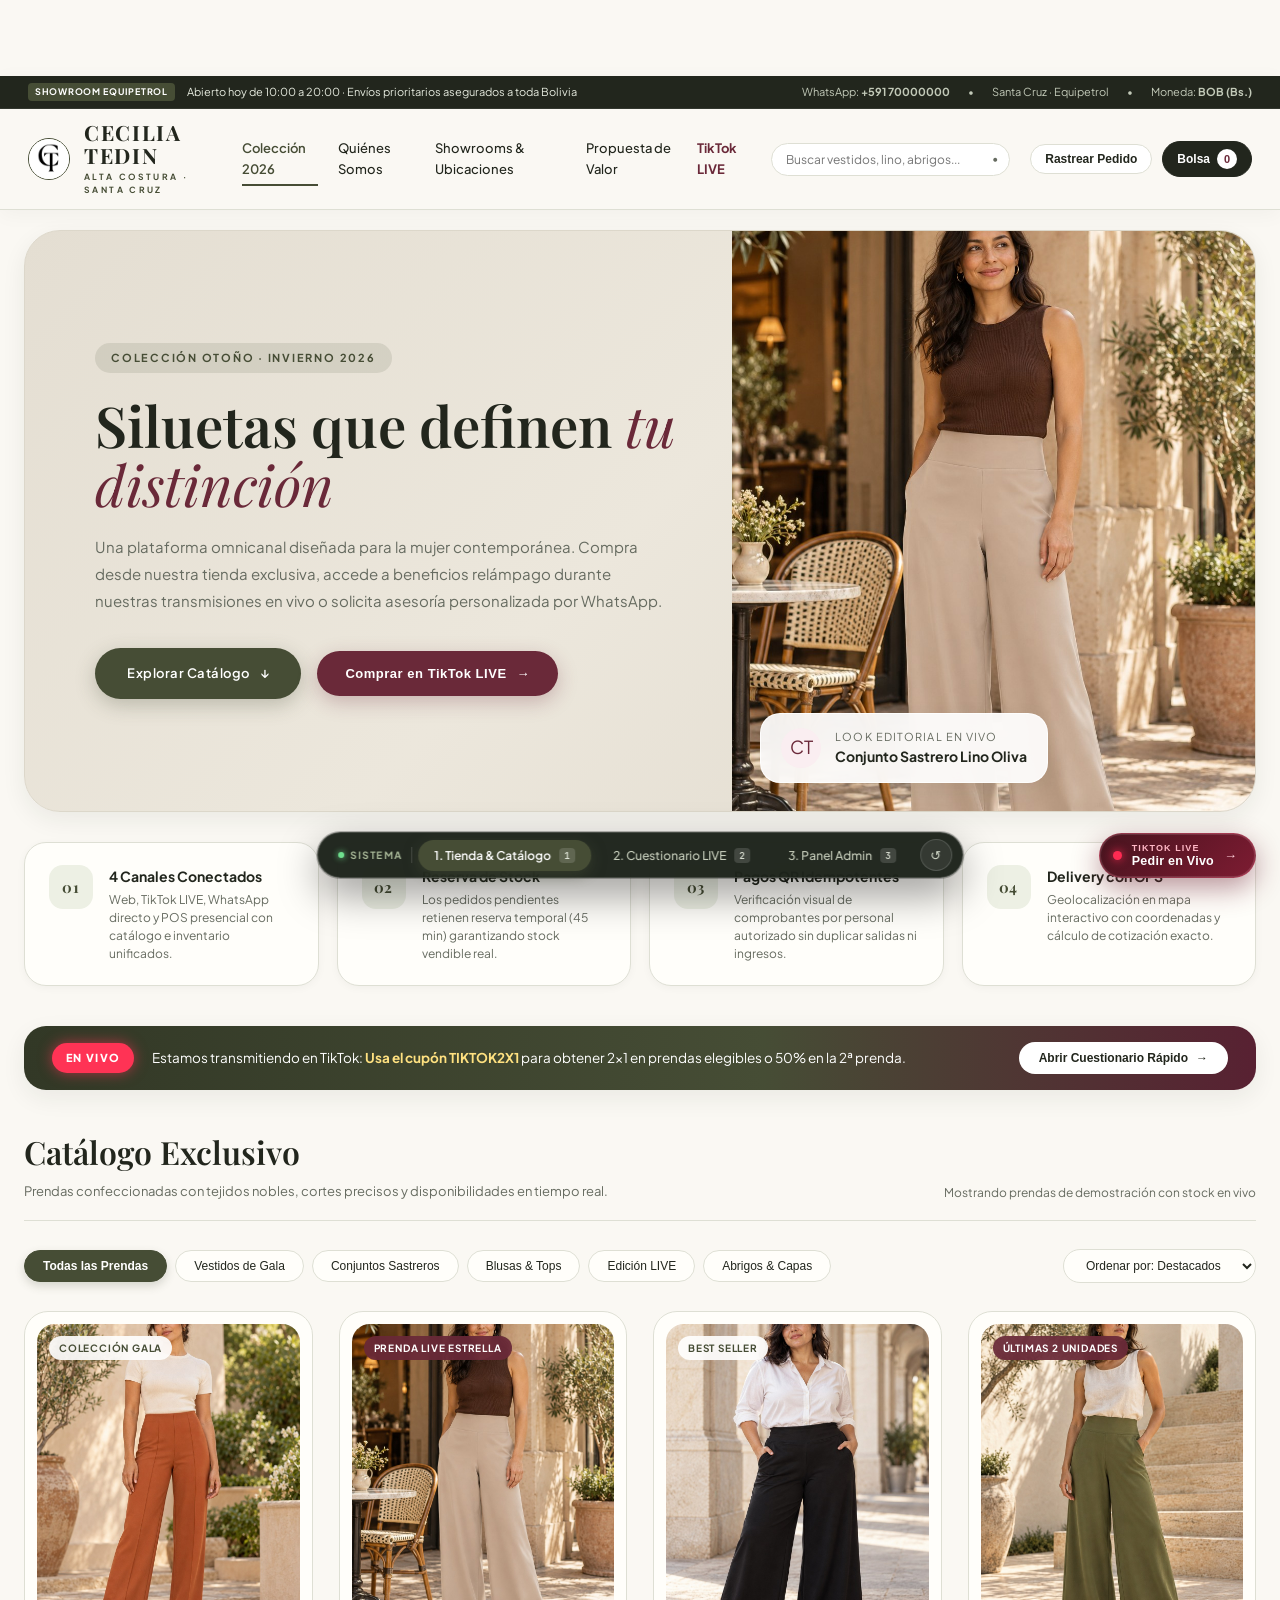
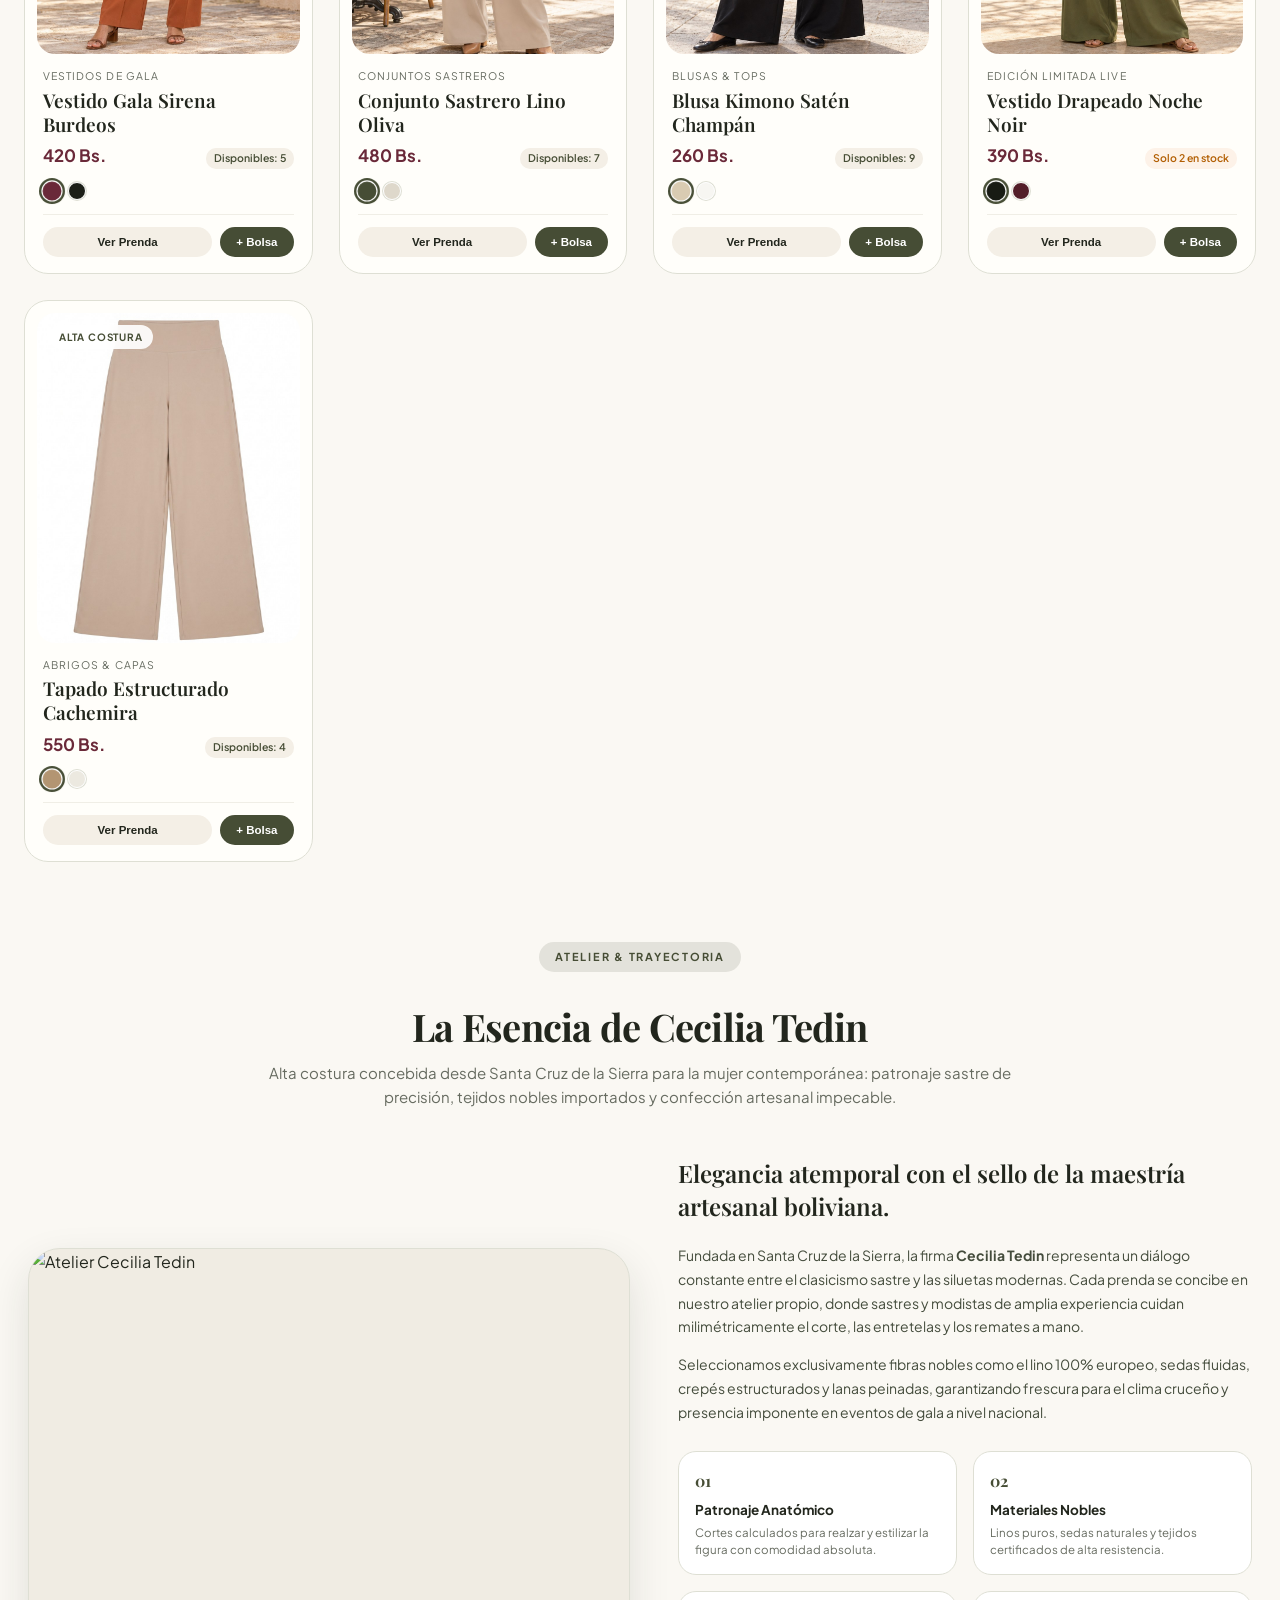
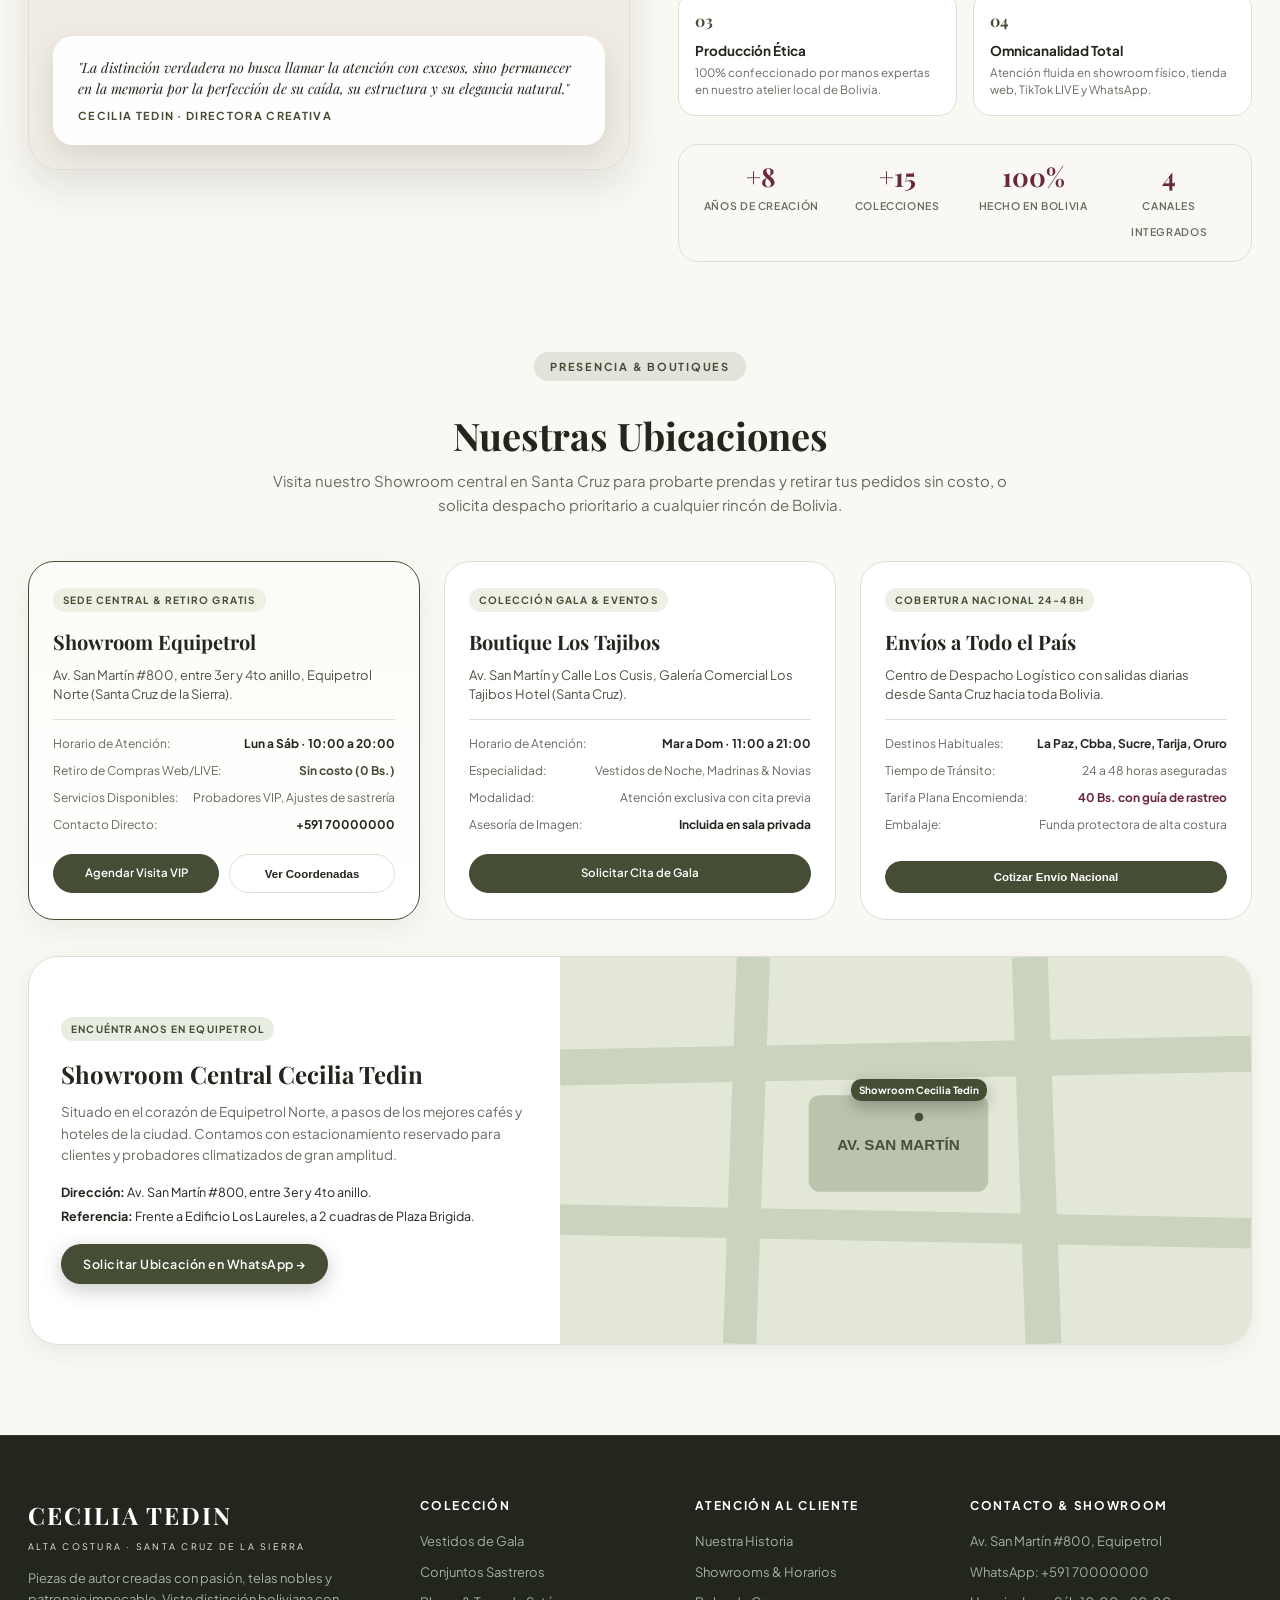
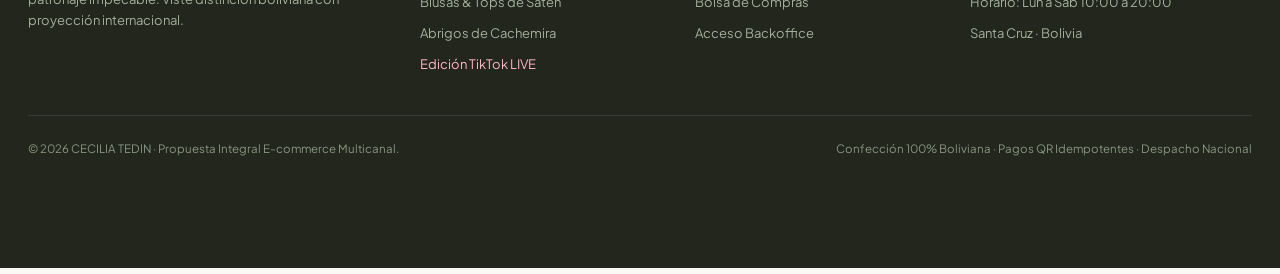
==== index.html @ 0e7c9b16 "Propuesta integral e-commerce Cecilia Tedin" ====
<!DOCTYPE html>
<html lang="es">
<head>
  <meta charset="UTF-8">
  <meta name="viewport" content="width=device-width, initial-scale=1.0">
  <title>CECILIA TEDIN · Propuesta Integral E-commerce & Sistema Administrativo</title>

  <!-- Estilos base originales de la marca -->
  <link rel="stylesheet" href="./CECILIA%20TEDIN%20LIVE%20%C2%B7%20Pedidos%20por%20WhatsApp_files/modern-elegance.css">

  <!-- Estilos de la Propuesta Integral (3 Ventanas / Diapositivas) -->
  <link rel="stylesheet" href="./proposal-styles.css">
</head>
<body>

  <!-- ========================================================================
       ENCABEZADO DE LA TIENDA / DASHBOARD PRINCIPAL (STOREFRONT HEADER)
       ======================================================================== -->
  <header class="storefront-header">
    <!-- Tira Superior de Anuncios y Contacto -->
    <div class="header-announcement-strip">
      <div class="announcement-left">
        <span class="announcement-badge">Showroom Equipetrol</span>
        <span>Abierto hoy de 10:00 a 20:00 · Envíos prioritarios asegurados a toda Bolivia</span>
      </div>
      <div class="announcement-right">
        <a href="https://api.whatsapp.com/send?phone=59170000000" target="_blank" class="announcement-link">
          WhatsApp: <strong>+591 70000000</strong>
        </a>
        <span>&bull;</span>
        <a href="#ubicaciones" class="announcement-link">Santa Cruz · Equipetrol</a>
        <span>&bull;</span>
        <span>Moneda: <strong>BOB (Bs.)</strong></span>
      </div>
    </div>

    <!-- Barra Principal de Navegación -->
    <nav class="header-main-nav" aria-label="Navegación Principal">
      <!-- Marca y Logotipo -->
      <a href="javascript:void(0)" onclick="window.CTApp.switchWindow(1)" class="header-brand-block">
        <img src="./CECILIA%20TEDIN%20LIVE%20%C2%B7%20Pedidos%20por%20WhatsApp_files/57936c4e7aa42d4fdf61e33615a19e2525ccbde2e2fb24cf69b07554b99a0174.jpg" alt="Cecilia Tedin">
        <div class="header-brand-titles">
          <h1>CECILIA TEDIN</h1>
          <small>ALTA COSTURA · SANTA CRUZ</small>
        </div>
      </a>

      <!-- Enlaces de Menú -->
      <div class="header-menu-links">
        <a href="#catalogo" class="header-nav-link active">Colección 2026</a>
        <a href="#quienes-somos" class="header-nav-link">Quiénes Somos</a>
        <a href="#ubicaciones" class="header-nav-link">Showrooms & Ubicaciones</a>
        <a href="#pilares" class="header-nav-link">Propuesta de Valor</a>
        <a href="javascript:void(0)" onclick="window.CTApp.switchWindow(2)" class="header-nav-link" style="color:var(--ct-wine);font-weight:700;">
          TikTok LIVE
        </a>
      </div>

      <!-- Buscador en Vivo Integrado en Header -->
      <div class="header-search-wrapper">
        <input type="search" class="header-search-input" id="header-search-input" placeholder="Buscar vestidos, lino, abrigos..." oninput="window.CTApp.onHeaderSearch(this.value)">
        <span class="header-search-icon">&bull;</span>
      </div>

      <!-- Acciones de Usuario y Bolsa -->
      <div class="header-actions-group">
        <button type="button" class="header-action-btn" onclick="alert('Seguimiento de pedido: Ingresa tu código de orden ej. CT-8040')">
          <span>Rastrear Pedido</span>
        </button>
        <button type="button" class="header-action-btn header-cart-btn" onclick="window.CTApp.openCart()">
          <span>Bolsa</span>
          <span class="header-cart-badge cart-count-badge">0</span>
        </button>
      </div>
    </nav>
  </header>

  <!-- ========================================================================
       VENTANA 1: EXPERIENCIA DEL CLIENTE (LANDING & CATÁLOGO CURADO)
       ======================================================================== -->
  <main id="window-1" class="proposal-window active">

    <!-- Hero Section Editorial -->
    <section class="client-hero-banner">
      <div class="hero-content">
        <span class="hero-tag">Colección Otoño · Invierno 2026</span>
        <h2 class="hero-title">Siluetas que definen <em>tu distinción</em></h2>
        <p class="hero-subtitle">
          Una plataforma omnicanal diseñada para la mujer contemporánea. Compra desde nuestra tienda exclusiva, accede a beneficios relámpago durante nuestras transmisiones en vivo o solicita asesoría personalizada por WhatsApp.
        </p>
        <div class="hero-button-group">
          <a href="#catalogo" class="btn-primary-ct" style="text-decoration:none;">
            <span>Explorar Catálogo</span> <span>&darr;</span>
          </a>
          <button class="btn-secondary-live" onclick="window.CTApp.switchWindow(2)">
            <span>Comprar en TikTok LIVE</span> <span>&rarr;</span>
          </button>
        </div>
      </div>

      <div class="hero-media-wrap">
        <img src="./CECILIA%20TEDIN%20LIVE%20%C2%B7%20Pedidos%20por%20WhatsApp_files/544a0b47c6b0a3c186eeda32c60626117b45296deead81df6f3b6f3815b29cbf.jpg" alt="Look Editorial Cecilia Tedin">
        <div class="hero-floating-card">
          <div class="badge-icon">CT</div>
          <div>
            <div class="text-title">Look Editorial En Vivo</div>
            <div class="text-highlight">Conjunto Sastrero Lino Oliva</div>
          </div>
        </div>
      </div>
    </section>

    <!-- Barra de 4 Pilares de la Propuesta -->
    <section id="pilares" class="proposal-pillars-bar">
      <div class="pillar-item">
        <div class="pillar-icon">01</div>
        <div class="pillar-info">
          <h4>4 Canales Conectados</h4>
          <p>Web, TikTok LIVE, WhatsApp directo y POS presencial con catálogo e inventario unificados.</p>
        </div>
      </div>
      <div class="pillar-item">
        <div class="pillar-icon">02</div>
        <div class="pillar-info">
          <h4>Reserva de Stock</h4>
          <p>Los pedidos pendientes retienen reserva temporal (45 min) garantizando stock vendible real.</p>
        </div>
      </div>
      <div class="pillar-item">
        <div class="pillar-icon">03</div>
        <div class="pillar-info">
          <h4>Pagos QR Idempotentes</h4>
          <p>Verificación visual de comprobantes por personal autorizado sin duplicar salidas ni ingresos.</p>
        </div>
      </div>
      <div class="pillar-item">
        <div class="pillar-icon">04</div>
        <div class="pillar-info">
          <h4>Delivery con GPS</h4>
          <p>Geolocalización en mapa interactivo con coordenadas y cálculo de cotización exacto.</p>
        </div>
      </div>
    </section>

    <!-- Banner de Campaña LIVE Activa -->
    <section class="live-campaign-strip">
      <div class="live-strip-left">
        <span class="live-badge-glow">EN VIVO</span>
        <p>
          Estamos transmitiendo en TikTok: <strong>Usa el cupón TIKTOK2X1</strong> para obtener 2x1 en prendas elegibles o 50% en la 2ª prenda.
        </p>
      </div>
      <button class="btn-open-quiz" onclick="window.CTApp.switchWindow(2)">
        <span>Abrir Cuestionario Rápido</span> <span>&rarr;</span>
      </button>
    </section>

    <!-- Catálogo Curado de Prendas -->
    <section id="catalogo" class="catalog-section">
      <div class="catalog-header">
        <div>
          <h3>Catálogo Exclusivo</h3>
          <p>Prendas confeccionadas con tejidos nobles, cortes precisos y disponibilidades en tiempo real.</p>
        </div>
        <div style="font-size:12px;color:var(--ct-muted);">
          Mostrando prendas de demostración con stock en vivo
        </div>
      </div>

      <!-- Barra de Filtros Interactivos -->
      <div class="filter-bar">
        <div class="category-pills">
          <button class="cat-pill active" onclick="window.CTApp.filterCategory('all', this)">Todas las Prendas</button>
          <button class="cat-pill" onclick="window.CTApp.filterCategory('vestidos', this)">Vestidos de Gala</button>
          <button class="cat-pill" onclick="window.CTApp.filterCategory('conjuntos', this)">Conjuntos Sastreros</button>
          <button class="cat-pill" onclick="window.CTApp.filterCategory('blusas', this)">Blusas & Tops</button>
          <button class="cat-pill" onclick="window.CTApp.filterCategory('edicion-live', this)">Edición LIVE</button>
          <button class="cat-pill" onclick="window.CTApp.filterCategory('abrigos', this)">Abrigos & Capas</button>
        </div>

        <div class="filter-actions">
          <select class="filter-select" onchange="alert('Filtro de ordenamiento aplicado')">
            <option>Ordenar por: Destacados</option>
            <option>Precio: Menor a Mayor</option>
            <option>Precio: Mayor a Menor</option>
          </select>
        </div>
      </div>

      <!-- Grilla de Productos Dinámica -->
      <div id="products-grid" class="products-grid">
        <!-- Renderizado dinámico desde app.js -->
      </div>
    </section>

    <!-- ========================================================================
         SECCIÓN: QUIÉNES SOMOS (HISTORIA, FILOSOFÍA Y ALTA COSTURA)
         ======================================================================== -->
    <section id="quienes-somos" class="about-section">
      <div class="about-header-wrap">
        <span class="hero-tag">Atelier & Trayectoria</span>
        <h2>La Esencia de Cecilia Tedin</h2>
        <p>
          Alta costura concebida desde Santa Cruz de la Sierra para la mujer contemporánea: patronaje sastre de precisión, tejidos nobles importados y confección artesanal impecable.
        </p>
      </div>

      <div class="about-layout-grid">
        <!-- Tarjeta Visual Editorial -->
        <div class="about-media-card">
          <img src="./CECILIA%20TEDIN%20LIVE%20%C2%B7%20Pedidos%20por%20WhatsApp_files/2b8a2e2d83274640156942e53fa6c5c04e22851fc37ecbcf0cfd1d8cf4248555.jpg" alt="Atelier Cecilia Tedin">
          <div class="about-floating-quote">
            <p>
              "La distinción verdadera no busca llamar la atención con excesos, sino permanecer en la memoria por la perfección de su caída, su estructura y su elegancia natural."
            </p>
            <span>Cecilia Tedin · Directora Creativa</span>
          </div>
        </div>

        <!-- Manifiesto e Historia -->
        <div class="about-story-content">
          <div class="about-tagline">
            Elegancia atemporal con el sello de la maestría artesanal boliviana.
          </div>

          <div class="about-paragraphs">
            <p style="margin-bottom:14px;">
              Fundada en Santa Cruz de la Sierra, la firma <strong>Cecilia Tedin</strong> representa un diálogo constante entre el clasicismo sastre y las siluetas modernas. Cada prenda se concibe en nuestro atelier propio, donde sastres y modistas de amplia experiencia cuidan milimétricamente el corte, las entretelas y los remates a mano.
            </p>
            <p>
              Seleccionamos exclusivamente fibras nobles como el lino 100% europeo, sedas fluidas, crepés estructurados y lanas peinadas, garantizando frescura para el clima cruceño y presencia imponente en eventos de gala a nivel nacional.
            </p>
          </div>

          <!-- Cuadrícula de 4 Pilares de Marca -->
          <div class="about-pillars-grid">
            <div class="about-pillar-box">
              <div class="about-pillar-num">01</div>
              <h4>Patronaje Anatómico</h4>
              <p>Cortes calculados para realzar y estilizar la figura con comodidad absoluta.</p>
            </div>
            <div class="about-pillar-box">
              <div class="about-pillar-num">02</div>
              <h4>Materiales Nobles</h4>
              <p>Linos puros, sedas naturales y tejidos certificados de alta resistencia.</p>
            </div>
            <div class="about-pillar-box">
              <div class="about-pillar-num">03</div>
              <h4>Producción Ética</h4>
              <p>100% confeccionado por manos expertas en nuestro atelier local de Bolivia.</p>
            </div>
            <div class="about-pillar-box">
              <div class="about-pillar-num">04</div>
              <h4>Omnicanalidad Total</h4>
              <p>Atención fluida en showroom físico, tienda web, TikTok LIVE y WhatsApp.</p>
            </div>
          </div>

          <!-- Métricas de Trayectoria -->
          <div class="about-metrics-strip">
            <div class="about-metric-item">
              <strong>+8</strong>
              <span>Años de Creación</span>
            </div>
            <div class="about-metric-item">
              <strong>+15</strong>
              <span>Colecciones</span>
            </div>
            <div class="about-metric-item">
              <strong>100%</strong>
              <span>Hecho en Bolivia</span>
            </div>
            <div class="about-metric-item">
              <strong>4</strong>
              <span>Canales Integrados</span>
            </div>
          </div>
        </div>
      </div>
    </section>

    <!-- ========================================================================
         SECCIÓN: UBICACIONES & SHOWROOMS
         ======================================================================== -->
    <section id="ubicaciones" class="locations-section">
      <div class="locations-header-wrap">
        <span class="hero-tag">Presencia & Boutiques</span>
        <h2>Nuestras Ubicaciones</h2>
        <p>
          Visita nuestro Showroom central en Santa Cruz para probarte prendas y retirar tus pedidos sin costo, o solicita despacho prioritario a cualquier rincón de Bolivia.
        </p>
      </div>

      <!-- Cuadrícula de 3 Puntos de Atención -->
      <div class="locations-cards-grid">
        <!-- Punto 1: Showroom Central Equipetrol -->
        <div class="location-card featured">
          <span class="location-card-tag">Sede Central & Retiro Gratis</span>
          <h3>Showroom Equipetrol</h3>
          <p class="location-address">
            Av. San Martín #800, entre 3er y 4to anillo, Equipetrol Norte (Santa Cruz de la Sierra).
          </p>
          <div class="location-detail-list">
            <div class="location-detail-row">
              <span>Horario de Atención:</span>
              <strong>Lun a Sáb · 10:00 a 20:00</strong>
            </div>
            <div class="location-detail-row">
              <span>Retiro de Compras Web/LIVE:</span>
              <strong style="color:var(--ct-olive);">Sin costo (0 Bs.)</strong>
            </div>
            <div class="location-detail-row">
              <span>Servicios Disponibles:</span>
              <span>Probadores VIP, Ajustes de sastrería</span>
            </div>
            <div class="location-detail-row">
              <span>Contacto Directo:</span>
              <strong>+591 70000000</strong>
            </div>
          </div>
          <div class="location-actions-row">
            <a href="https://api.whatsapp.com/send?phone=59170000000&text=Hola%20Cecilia%20Tedin,%20deseo%20agendar%20una%20visita%20en%20el%20Showroom%20Equipetrol" target="_blank" class="btn-location-action primary">
              Agendar Visita VIP
            </a>
            <button type="button" class="btn-location-action" onclick="alert('Ubicación: Av. San Martín #800, Equipetrol Norte. Coordenadas: -17.7654, -63.1952')">
              Ver Coordenadas
            </button>
          </div>
        </div>

        <!-- Punto 2: Boutique Hotel Los Tajibos -->
        <div class="location-card">
          <span class="location-card-tag">Colección Gala & Eventos</span>
          <h3>Boutique Los Tajibos</h3>
          <p class="location-address">
            Av. San Martín y Calle Los Cusis, Galería Comercial Los Tajibos Hotel (Santa Cruz).
          </p>
          <div class="location-detail-list">
            <div class="location-detail-row">
              <span>Horario de Atención:</span>
              <strong>Mar a Dom · 11:00 a 21:00</strong>
            </div>
            <div class="location-detail-row">
              <span>Especialidad:</span>
              <span>Vestidos de Noche, Madrinas & Novias</span>
            </div>
            <div class="location-detail-row">
              <span>Modalidad:</span>
              <span>Atención exclusiva con cita previa</span>
            </div>
            <div class="location-detail-row">
              <span>Asesoría de Imagen:</span>
              <strong>Incluida en sala privada</strong>
            </div>
          </div>
          <div class="location-actions-row">
            <a href="https://api.whatsapp.com/send?phone=59170000000&text=Hola%20Cecilia%20Tedin,%20deseo%20solicitar%20cita%20en%20la%20Boutique%20Los%20Tajibos" target="_blank" class="btn-location-action primary">
              Solicitar Cita de Gala
            </a>
          </div>
        </div>

        <!-- Punto 3: Red de Despacho Nacional -->
        <div class="location-card">
          <span class="location-card-tag">Cobertura Nacional 24-48h</span>
          <h3>Envíos a Todo el País</h3>
          <p class="location-address">
            Centro de Despacho Logístico con salidas diarias desde Santa Cruz hacia toda Bolivia.
          </p>
          <div class="location-detail-list">
            <div class="location-detail-row">
              <span>Destinos Habituales:</span>
              <strong>La Paz, Cbba, Sucre, Tarija, Oruro</strong>
            </div>
            <div class="location-detail-row">
              <span>Tiempo de Tránsito:</span>
              <span>24 a 48 horas aseguradas</span>
            </div>
            <div class="location-detail-row">
              <span>Tarifa Plana Encomienda:</span>
              <strong style="color:var(--ct-wine);">40 Bs. con guía de rastreo</strong>
            </div>
            <div class="location-detail-row">
              <span>Embalaje:</span>
              <span>Funda protectora de alta costura</span>
            </div>
          </div>
          <div class="location-actions-row">
            <button type="button" class="btn-location-action primary" onclick="window.CTApp.switchWindow(2); window.CTApp.setMobileDeliveryMode('national');">
              Cotizar Envío Nacional
            </button>
          </div>
        </div>
      </div>

      <!-- Tarjeta Ilustrada con Mapa del Showroom Central -->
      <div class="location-map-visual-card">
        <div class="map-visual-info">
          <span class="location-card-tag" style="background:#e8ede1;color:var(--ct-olive);">Encuéntranos en Equipetrol</span>
          <h3 style="font-family:var(--font-serif);font-size:24px;margin-bottom:8px;">Showroom Central Cecilia Tedin</h3>
          <p style="font-size:13.5px;color:var(--ct-muted);line-height:1.6;margin-bottom:16px;">
            Situado en el corazón de Equipetrol Norte, a pasos de los mejores cafés y hoteles de la ciudad. Contamos con estacionamiento reservado para clientes y probadores climatizados de gran amplitud.
          </p>
          <div style="font-size:12.5px;margin-bottom:18px;">
            <p><strong>Dirección:</strong> Av. San Martín #800, entre 3er y 4to anillo.</p>
            <p style="margin-top:4px;"><strong>Referencia:</strong> Frente a Edificio Los Laureles, a 2 cuadras de Plaza Brigida.</p>
          </div>
          <div>
            <a href="https://api.whatsapp.com/send?phone=59170000000&text=Hola%20Cecilia%20Tedin,%20solicito%20la%20ubicaci%C3%B3n%20en%20tiempo%20real%20del%20Showroom" target="_blank" class="btn-primary-ct" style="text-decoration:none;display:inline-flex;padding:10px 22px;font-size:12.5px;">
              Solicitar Ubicación en WhatsApp &rarr;
            </a>
          </div>
        </div>

        <div class="map-visual-canvas">
          <svg viewBox="0 0 500 280" style="width:100%;height:100%;object-fit:cover;">
            <rect width="500" height="280" fill="#e2e7d8"/>
            <path d="M0,80 L500,70" stroke="#cbd3be" stroke-width="26" fill="none"/>
            <path d="M0,190 L500,200" stroke="#cbd3be" stroke-width="22" fill="none"/>
            <path d="M140,0 L130,280" stroke="#cbd3be" stroke-width="24" fill="none"/>
            <path d="M340,0 L350,280" stroke="#cbd3be" stroke-width="26" fill="none"/>
            <rect x="180" y="100" width="130" height="70" rx="8" fill="#bac4ad"/>
            <text x="245" y="140" font-family="sans-serif" font-size="11" font-weight="700" fill="#464e3b" text-anchor="middle">AV. SAN MARTÍN</text>
          </svg>
          <div class="map-pin-indicator" style="top:44%;left:52%;">
            <span class="map-pin-badge" style="background:var(--ct-olive);color:#fff;box-shadow:0 6px 16px rgba(0,0,0,0.25);">
              Showroom Cecilia Tedin
            </span>
            <span class="map-pin-icon" style="color:var(--ct-olive);">&bull;</span>
          </div>
        </div>
      </div>
    </section>

    <!-- ========================================================================
         FOOTER DE LUJO EDITORIAL
         ======================================================================== -->
    <footer class="storefront-luxury-footer">
      <div class="footer-inner-content">
        <!-- Columna Marca -->
        <div class="footer-brand-col">
          <h3>CECILIA TEDIN</h3>
          <small>ALTA COSTURA · SANTA CRUZ DE LA SIERRA</small>
          <p>
            Piezas de autor creadas con pasión, telas nobles y patronaje impecable. Viste distinción boliviana con proyección internacional.
          </p>
        </div>

        <!-- Columna Colecciones -->
        <div class="footer-links-col">
          <h4>Colección</h4>
          <div class="footer-links-list">
            <a href="#catalogo" class="footer-link-item">Vestidos de Gala</a>
            <a href="#catalogo" class="footer-link-item">Conjuntos Sastreros</a>
            <a href="#catalogo" class="footer-link-item">Blusas & Tops de Satén</a>
            <a href="#catalogo" class="footer-link-item">Abrigos de Cachemira</a>
            <a href="javascript:void(0)" onclick="window.CTApp.switchWindow(2)" class="footer-link-item" style="color:#ffb8c6;">Edición TikTok LIVE</a>
          </div>
        </div>

        <!-- Columna Atención -->
        <div class="footer-links-col">
          <h4>Atención al Cliente</h4>
          <div class="footer-links-list">
            <a href="#quienes-somos" class="footer-link-item">Nuestra Historia</a>
            <a href="#ubicaciones" class="footer-link-item">Showrooms & Horarios</a>
            <a href="javascript:void(0)" onclick="window.CTApp.openCart()" class="footer-link-item">Bolsa de Compras</a>
            <a href="javascript:void(0)" onclick="window.CTApp.switchWindow(3)" class="footer-link-item">Acceso Backoffice</a>
          </div>
        </div>

        <!-- Columna Contacto -->
        <div class="footer-links-col">
          <h4>Contacto & Showroom</h4>
          <div class="footer-links-list">
            <span class="footer-link-item">Av. San Martín #800, Equipetrol</span>
            <span class="footer-link-item">WhatsApp: +591 70000000</span>
            <span class="footer-link-item">Horario: Lun a Sáb 10:00 a 20:00</span>
            <span class="footer-link-item">Santa Cruz · Bolivia</span>
          </div>
        </div>
      </div>

      <div class="footer-bottom-bar">
        <div>
          &copy; 2026 CECILIA TEDIN · Propuesta Integral E-commerce Multicanal.
        </div>
        <div>
          Confección 100% Boliviana · Pagos QR Idempotentes · Despacho Nacional
        </div>
      </div>
    </footer>
  </main>

  <!-- ========================================================================
       VENTANA 2: CUESTIONARIO RÁPIDO PARA VENDER (LIVE TIKTOK / CELULAR)
       ======================================================================== -->
  <section id="window-2" class="proposal-window">
    <div class="phone-presentation-stage">
      <!-- Columna Lateral Izquierda: Contexto de la Experiencia Móvil -->
      <aside class="stage-info-column">
        <div class="stage-card">
          <span class="hero-tag" style="margin-bottom:12px;">Formato Smartphone Nativo</span>
          <h3>Experiencia Móvil TikTok LIVE</h3>
          <p>
            Diseñado exclusivamente para la pantalla de un celular. Los espectadores que ven la transmisión en vivo pueden explorar el catálogo ágil, armar su orden con varias prendas y solicitar su pedido en menos de 60 segundos.
          </p>
          <div class="stage-feature-list">
            <div class="stage-feature-item">
              <span class="stage-feature-num">01</span>
              <div>
                <strong>Catálogo Simplificado:</strong>
                <p>Navega todas las prendas, elige tallas, colores y añade múltiples artículos a la orden con un toque.</p>
              </div>
            </div>
            <div class="stage-feature-item">
              <span class="stage-feature-num">02</span>
              <div>
                <strong>Cero Fricción:</strong>
                <p>Sin contraseñas previas. Registro rápido con nombre, celular y notas especiales.</p>
              </div>
            </div>
            <div class="stage-feature-item">
              <span class="stage-feature-num">03</span>
              <div>
                <strong>Modalidad Adaptativa:</strong>
                <p>Retiro en Showroom (con mapa del local), Delivery local con GPS o Envíos a otros departamentos.</p>
              </div>
            </div>
          </div>
        </div>
      </aside>

      <!-- Dispositivo Móvil Físico (Mockup de Smartphone) -->
      <div class="phone-device">
        <!-- Isla Dinámica Superior -->
        <div class="phone-dynamic-island">
          <span class="island-camera-dot"></span>
        </div>

        <!-- Barra de Estado del Teléfono -->
        <div class="phone-status-bar">
          <span>19:42</span>
          <div class="status-bar-icons">
            <span>5G</span>
            <span>100%</span>
          </div>
        </div>

        <!-- Cabecera de la App Móvil -->
        <header class="phone-app-header">
          <div class="phone-app-brand">
            <img src="./CECILIA%20TEDIN%20LIVE%20%C2%B7%20Pedidos%20por%20WhatsApp_files/57936c4e7aa42d4fdf61e33615a19e2525ccbde2e2fb24cf69b07554b99a0174.jpg" alt="Cecilia Tedin">
            <span>CECILIA TEDIN</span>
          </div>
          <span class="phone-live-pill">TIKTOK LIVE</span>
        </header>

        <!-- Stepper Móvil de 4 Pasos -->
        <nav class="phone-stepper">
          <button type="button" class="phone-step-btn active" data-step="1" onclick="window.CTApp.setMobileStep(1)">
            <span class="step-bullet">1</span>
            <span>Prendas</span>
          </button>
          <button type="button" class="phone-step-btn" data-step="2" onclick="window.CTApp.setMobileStep(2)">
            <span class="step-bullet">2</span>
            <span>Datos</span>
          </button>
          <button type="button" class="phone-step-btn" data-step="3" onclick="window.CTApp.setMobileStep(3)">
            <span class="step-bullet">3</span>
            <span>Entrega</span>
          </button>
          <button type="button" class="phone-step-btn" data-step="4" onclick="window.CTApp.setMobileStep(4)">
            <span class="step-bullet">4</span>
            <span>Cierre</span>
          </button>
        </nav>

        <!-- Pantalla Desplazable del Celular -->
        <div class="phone-screen" id="phone-screen-container">
          <!-- PASO 1 MÓVIL: CATÁLOGO ÁGIL SIMPLIFICADO -->
          <div id="mobile-step-1" class="phone-step-view active">
            <div class="mobile-catalog-header">
              <h4>Catálogo Rápido LIVE</h4>
              <p>Selecciona una o varias prendas anunciadas en la transmisión:</p>
            </div>

            <!-- Lista de Prendas Simplificadas -->
            <div class="mobile-products-list" id="mobile-products-list">
              <!-- Renderizado dinámico desde app.js -->
            </div>
          </div>

          <!-- PASO 2 MÓVIL: DATOS PERSONALES Y MENSAJE -->
          <div id="mobile-step-2" class="phone-step-view">
            <div class="mobile-catalog-header">
              <h4>Tus Datos de Contacto</h4>
              <p>Sin contraseñas. Te contactaremos directo por WhatsApp con el presupuesto oficial:</p>
            </div>

            <!-- Resumen de prendas agregadas -->
            <div class="mobile-selected-items-tray" id="mobile-selected-items-preview">
              <!-- Renderizado dinámico -->
            </div>

            <div class="form-group-field" style="margin-bottom:12px;">
              <label style="font-size:10px;">Nombre Completo *</label>
              <input type="text" id="mobile-customer-name" value="Valeria Montero" placeholder="Tu nombre" style="padding:9px 12px;font-size:12px;">
            </div>

            <div class="form-group-field" style="margin-bottom:12px;">
              <label style="font-size:10px;">Celular / WhatsApp *</label>
              <input type="tel" id="mobile-customer-phone" value="+591 76543210" placeholder="+591 7XXXXXXX" style="padding:9px 12px;font-size:12px;">
            </div>

            <div class="form-group-field" style="margin-bottom:12px;">
              <label style="font-size:10px;">Correo Electrónico (Opcional)</label>
              <input type="email" id="mobile-customer-email" value="valeria.montero@gmail.com" placeholder="correo@ejemplo.com" style="padding:9px 12px;font-size:12px;">
            </div>

            <div class="form-group-field" style="margin-bottom:16px;">
              <label style="font-size:10px;">Mensaje o Detalle que Dejar</label>
              <textarea id="mobile-customer-notes" rows="2" placeholder="Ej: Por favor coordinar envío en horario de la tarde, o consultar disponibilidad de accesorios..." style="padding:9px 12px;font-size:11.5px;border-radius:12px;width:100%;border:1px solid var(--ct-line);background:#fff;"></textarea>
            </div>

            <div style="display:flex;justify-content:space-between;gap:8px;">
              <button type="button" class="btn-card-detail" style="padding:8px 14px;" onclick="window.CTApp.setMobileStep(1)">&larr; Prendas</button>
              <button type="button" class="btn-primary-ct" style="padding:8px 18px;font-size:11.5px;" onclick="window.CTApp.setMobileStep(3)">Entrega &rarr;</button>
            </div>
          </div>

          <!-- PASO 3 MÓVIL: MODALIDAD DE ENTREGA (LOCAL, SANTA CRUZ, NACIONAL) -->
          <div id="mobile-step-3" class="phone-step-view">
            <div class="mobile-catalog-header">
              <h4>Modalidad de Entrega</h4>
              <p>Selecciona cómo deseas recibir tu pedido:</p>
            </div>

            <!-- Tabs de 3 Modalidades -->
            <div class="delivery-mode-tabs">
              <button type="button" class="btn-mode-tab active" data-mode="showroom" onclick="window.CTApp.setMobileDeliveryMode('showroom', this)">
                Retiro Local
              </button>
              <button type="button" class="btn-mode-tab" data-mode="delivery_local" onclick="window.CTApp.setMobileDeliveryMode('delivery_local', this)">
                Delivery SCZ
              </button>
              <button type="button" class="btn-mode-tab" data-mode="national" onclick="window.CTApp.setMobileDeliveryMode('national', this)">
                Nacional
              </button>
            </div>

            <!-- Subpanel 1: Recoger en Local (Showroom) -->
            <div id="delivery-panel-showroom" class="delivery-subpanel active">
              <div class="simulated-map-container" style="height:140px;">
                <svg class="map-svg-canvas" viewBox="0 0 400 140">
                  <rect width="400" height="140" fill="#e4e8dc"/>
                  <path d="M0,40 L400,45" stroke="#cbd3c0" stroke-width="20" fill="none"/>
                  <path d="M120,0 L130,140" stroke="#cbd3c0" stroke-width="18" fill="none"/>
                  <path d="M260,0 L250,140" stroke="#cbd3c0" stroke-width="20" fill="none"/>
                  <rect x="145" y="55" width="90" height="45" rx="6" fill="#bcc7af"/>
                </svg>
                <div class="map-pin-indicator" style="top:55%;left:48%;">
                  <span class="map-pin-badge" style="background:var(--ct-olive);">Showroom Cecilia Tedin</span>
                  <span class="map-pin-icon" style="color:var(--ct-olive);">&bull;</span>
                </div>
              </div>
              <div class="showroom-info-box">
                <h5>Showroom Central Cecilia Tedin</h5>
                <p>Av. San Martín #800, entre 3er y 4to anillo, Equipetrol (Santa Cruz).</p>
                <p style="margin-top:4px;"><strong>Horario de Retiro:</strong> Lunes a Sábado de 10:00 a 20:00.</p>
                <p style="color:var(--ct-olive);font-weight:700;margin-top:4px;">Sin costo adicional (0 Bs.)</p>
              </div>
            </div>

            <!-- Subpanel 2: Delivery Santa Cruz con Mapa GPS -->
            <div id="delivery-panel-delivery_local" class="delivery-subpanel">
              <div class="simulated-map-container" style="height:150px;" onclick="window.CTApp.onMobileMapClick(event)">
                <svg class="map-svg-canvas" viewBox="0 0 400 150">
                  <rect width="400" height="150" fill="#e8ede1"/>
                  <path d="M0,50 L400,40" stroke="#d5decb" stroke-width="20" fill="none"/>
                  <path d="M100,0 L110,150" stroke="#d5decb" stroke-width="16" fill="none"/>
                  <path d="M280,0 L270,150" stroke="#d5decb" stroke-width="20" fill="none"/>
                  <text x="10" y="20" fill="#727e69" font-size="9" font-weight="600">Toca el mapa para fijar tu pin GPS</text>
                </svg>
                <div id="mobile-map-pin" class="map-pin-indicator" style="top:50%;left:50%;">
                  <span class="map-pin-badge">Tu Ubicación</span>
                  <span class="map-pin-icon">&bull;</span>
                </div>
              </div>

              <div class="map-coords-bar" style="font-size:9.5px;padding:5px 10px;">
                <span>GPS: <strong id="mobile-coords-val">-17.7654, -63.1952</strong></span>
                <span style="color:var(--ct-olive);">Cotizado: 25 Bs.</span>
              </div>

              <div class="form-group-field" style="margin-top:8px;margin-bottom:8px;">
                <label style="font-size:10px;">Dirección Principal *</label>
                <input type="text" id="mobile-address-street" value="Equipetrol Norte, Calle 7 #45" placeholder="Zona, calle, número" style="padding:8px 10px;font-size:11.5px;">
              </div>

              <div class="form-group-field" style="margin-bottom:12px;">
                <label style="font-size:10px;">Detalle de la Dirección (Piso / Dpto / Ref.)</label>
                <input type="text" id="mobile-address-detail" value="Edificio Los Laureles, Apto 402, frente a plaza" placeholder="Edificio, timbre, indicaciones" style="padding:8px 10px;font-size:11.5px;">
              </div>
            </div>

            <!-- Subpanel 3: Envío a Otro Departamento (Nacional) -->
            <div id="delivery-panel-national" class="delivery-subpanel">
              <div class="form-group-field" style="margin-bottom:10px;">
                <label style="font-size:10px;">Departamento de Destino *</label>
                <select id="mobile-national-dept" style="width:100%;padding:9px;border-radius:12px;border:1px solid var(--ct-line);font-size:11.5px;">
                  <option value="La Paz">La Paz</option>
                  <option value="Cochabamba">Cochabamba</option>
                  <option value="Sucre">Sucre / Chuquisaca</option>
                  <option value="Tarija">Tarija</option>
                  <option value="Oruro">Oruro</option>
                  <option value="Potosí">Potosí</option>
                  <option value="Beni">Beni (Trinidad)</option>
                  <option value="Pando">Pando (Cobija)</option>
                </select>
              </div>

              <div class="form-group-field" style="margin-bottom:10px;">
                <label style="font-size:10px;">Ciudad o Municipio</label>
                <input type="text" id="mobile-national-city" value="La Paz - Calacoto" placeholder="Ciudad o localidad" style="padding:8px 10px;font-size:11.5px;">
              </div>

              <div class="form-group-field" style="margin-bottom:10px;">
                <label style="font-size:10px;">Agencia de Envío / Terminal o Domicilio</label>
                <input type="text" id="mobile-national-agency" value="Terminal Central / Encomienda Aérea" placeholder="Ej: Flota Bolívar, Terminal Bimodal o Courier" style="padding:8px 10px;font-size:11.5px;">
              </div>

              <div style="background:#eaf0fc;border:1px solid #c9d8f5;border-radius:12px;padding:8px 10px;font-size:10.5px;color:#1e4387;margin-bottom:12px;">
                Tarifa de encomienda nacional cotizada: <strong>40 Bs.</strong> (Despacho con código de guía).
              </div>
            </div>

            <div style="display:flex;justify-content:space-between;gap:8px;margin-top:14px;">
              <button type="button" class="btn-card-detail" style="padding:8px 14px;" onclick="window.CTApp.setMobileStep(2)">&larr; Datos</button>
              <button type="button" class="btn-primary-ct" style="padding:8px 18px;font-size:11.5px;" onclick="window.CTApp.setMobileStep(4)">Revisar &rarr;</button>
            </div>
          </div>

          <!-- PASO 4 MÓVIL: RESUMEN FINAL, CUPÓN Y CIERRE -->
          <div id="mobile-step-4" class="phone-step-view">
            <div class="mobile-catalog-header">
              <h4>Confirmación de Orden</h4>
              <p>Revisa el desglose antes de enviar tu mensaje a WhatsApp:</p>
            </div>

            <!-- Desglose de prendas -->
            <div class="mobile-selected-items-tray" id="mobile-final-items-list">
              <!-- Renderizado dinámico -->
            </div>

            <!-- Cupón LIVE -->
            <div class="live-coupon-box" style="padding:10px;margin-bottom:12px;">
              <div class="code" style="font-size:13px;">TIKTOK2X1</div>
              <p style="font-size:10px;">Cupón validado: Descuento 2x1 o beneficio LIVE aplicado.</p>
            </div>

            <!-- Resumen de Costos -->
            <div class="cart-totals" style="padding:10px;font-size:11.5px;margin-bottom:14px;">
              <div class="total-row">
                <span>Subtotal Prendas:</span>
                <strong id="mobile-subtotal-val">0 Bs.</strong>
              </div>
              <div class="total-row">
                <span>Descuento Promocional:</span>
                <strong id="mobile-discount-val" style="color:var(--ct-wine)">0 Bs.</strong>
              </div>
              <div class="total-row">
                <span>Costo de Envío:</span>
                <strong id="mobile-delivery-cost-val">0 Bs.</strong>
              </div>
              <div class="total-row final" style="font-size:14px;padding-top:6px;margin-top:6px;">
                <span>Total Estimado:</span>
                <strong id="mobile-final-total-val" style="color:var(--ct-wine)">0 Bs.</strong>
              </div>
            </div>

            <!-- Detalles de Destino y Mensaje -->
            <div style="background:#fff;border:1px solid var(--ct-line);border-radius:12px;padding:10px;font-size:11px;margin-bottom:16px;">
              <div><strong>Comprador:</strong> <span id="mobile-summary-customer">Valeria Montero</span></div>
              <div style="margin-top:3px;"><strong>Modalidad:</strong> <span id="mobile-summary-delivery">Delivery</span></div>
              <div style="margin-top:3px;"><strong>Ubicación/Destino:</strong> <span id="mobile-summary-address">Equipetrol</span></div>
              <div style="margin-top:3px;color:var(--ct-muted);"><strong>Mensaje:</strong> <span id="mobile-summary-notes">Ninguno</span></div>
            </div>

            <button type="button" class="btn-checkout-whatsapp" style="padding:12px;font-size:12.5px;width:100%;margin-bottom:10px;" onclick="window.CTApp.finishMobileOrder()">
              Solicitar Pedido por WhatsApp
            </button>

            <button type="button" class="btn-card-detail" style="width:100%;padding:8px;" onclick="window.CTApp.setMobileStep(3)">
              &larr; Modificar Entrega
            </button>
          </div>
        </div>

        <!-- Barra Flotante Inferior de la Orden Móvil (Visible en pasos 1, 2 y 3) -->
        <div class="mobile-cart-tray" id="mobile-cart-tray">
          <div>
            <div class="tray-info-text" id="tray-count-text">1 prenda seleccionada</div>
            <div class="tray-total-price" id="tray-total-text">480 Bs.</div>
          </div>
          <button type="button" class="btn-tray-next" onclick="window.CTApp.onMobileTrayNext()">
            Continuar &rarr;
          </button>
        </div>

        <!-- Barra Inferior de Inicio (Home Bar) -->
        <div class="phone-home-indicator-wrap">
          <div class="phone-home-indicator"></div>
        </div>
      </div>

      <!-- Columna Lateral Derecha: Impacto en el Panel Administrativo -->
      <aside class="stage-info-column">
        <div class="stage-card">
          <span class="hero-tag" style="margin-bottom:12px;">Backoffice Conectado</span>
          <h3>Gestión en Panel Admin</h3>
          <p>
            Cada orden solicitada en este celular se sincroniza inmediatamente con el Panel Administrativo Central (Ventana 3):
          </p>
          <div class="stage-feature-list">
            <div class="stage-feature-item">
              <span class="stage-feature-num">01</span>
              <div>
                <strong>Reserva de Inventario:</strong>
                <p>Las prendas de la orden quedan reservadas por 45 minutos protegiendo el stock real.</p>
              </div>
            </div>
            <div class="stage-feature-item">
              <span class="stage-feature-num">02</span>
              <div>
                <strong>Despacho Logístico:</strong>
                <p>El encargado visualiza si el pedido es para retiro en local, delivery local con GPS o encomienda nacional.</p>
              </div>
            </div>
            <div class="stage-feature-item">
              <span class="stage-feature-num">03</span>
              <div>
                <strong>Verificación QR Idempotente:</strong>
                <p>Al confirmar el comprobante, la reserva se convierte en salida definitiva y se registra en caja.</p>
              </div>
            </div>
          </div>
        </div>
      </aside>
    </div>
  </section>

  <!-- ========================================================================
       VENTANA 3: PANEL ADMINISTRATIVO FORMAL (BACKOFFICE INTEGRAL)
       ======================================================================== -->
  <section id="window-3" class="proposal-window">
    <div class="admin-wrapper">
      <!-- Sidebar Corporativo Formal -->
      <aside class="admin-sidebar">
        <div class="sidebar-header">
          <div class="admin-corp-logo">
            <img src="./CECILIA%20TEDIN%20LIVE%20%C2%B7%20Pedidos%20por%20WhatsApp_files/57936c4e7aa42d4fdf61e33615a19e2525ccbde2e2fb24cf69b07554b99a0174.jpg" alt="Logo">
            <div class="corp-titles">
              <h2>CECILIA TEDIN</h2>
              <span>Panel Operativo Central</span>
            </div>
          </div>
        </div>

        <nav class="admin-nav-menu">
          <div class="nav-section-title">Operaciones</div>
          <button class="admin-nav-item active" data-tab="dashboard" onclick="window.CTApp.switchAdminTab('dashboard', this)">
            <span class="nav-icon">&bull;</span>
            <span>Dashboard KPIs</span>
          </button>
          <button class="admin-nav-item" data-tab="orders" onclick="window.CTApp.switchAdminTab('orders', this)">
            <span class="nav-icon">&bull;</span>
            <span>Gestión de Pedidos</span>
            <span class="nav-count">7</span>
          </button>
          <button class="admin-nav-item" data-tab="pos" onclick="window.CTApp.switchAdminTab('pos', this)">
            <span class="nav-icon">&bull;</span>
            <span>POS Tienda Física</span>
          </button>
          <button class="admin-nav-item" data-tab="manual-order" onclick="window.CTApp.switchAdminTab('manual-order', this)">
            <span class="nav-icon">&bull;</span>
            <span>Venta WhatsApp Directo</span>
          </button>

          <div class="nav-section-title">Catálogo & Stock</div>
          <button class="admin-nav-item" data-tab="inventory" onclick="window.CTApp.switchAdminTab('inventory', this)">
            <span class="nav-icon">&bull;</span>
            <span>Inventario & Reservas</span>
          </button>
          <button class="admin-nav-item" data-tab="promos" onclick="window.CTApp.switchAdminTab('promos', this)">
            <span class="nav-icon">&bull;</span>
            <span>Promociones & Cupones</span>
          </button>

          <div class="nav-section-title">Control & Gobierno</div>
          <button class="admin-nav-item" data-tab="customers" onclick="window.CTApp.switchAdminTab('customers', this)">
            <span class="nav-icon">&bull;</span>
            <span>Clientes & Cuentas</span>
          </button>
          <button class="admin-nav-item" data-tab="audit" onclick="window.CTApp.switchAdminTab('audit', this)">
            <span class="nav-icon">&bull;</span>
            <span>Bitácora de Auditoría</span>
          </button>
          <button class="admin-nav-item" data-tab="settings" onclick="window.CTApp.switchAdminTab('settings', this)">
            <span class="nav-icon">&bull;</span>
            <span>Configuración</span>
          </button>
        </nav>

        <div class="sidebar-footer">
          <div class="user-badge">
            <div class="user-avatar">AD</div>
            <div>
              <div style="font-weight:600;color:#fff;">Admin Central</div>
              <div style="font-size:9.5px;color:#8f9b84;">Superadministrador</div>
            </div>
          </div>
          <span style="font-size:12px;cursor:pointer;color:#8f9b84;" title="Cerrar sesión">Salir</span>
        </div>
      </aside>

      <!-- Área de Contenido Principal -->
      <main class="admin-content-area">
        <!-- TAB 1: DASHBOARD GENERAL -->
        <div id="admin-tab-dashboard" class="admin-view-tab active">
          <div class="admin-header-row">
            <div class="admin-page-title">
              <h2>Dashboard Ejecutivo y Métricas</h2>
              <p>Resumen unificado de ingresos, pedidos y movimientos en los 4 canales de venta.</p>
            </div>
            <div class="admin-header-actions">
              <span style="font-size:11.5px;color:var(--ct-muted);">Última conciliación: Hoy, 21:00</span>
            </div>
          </div>

          <!-- Cuadrícula de KPIs Ejecutivos -->
          <div class="kpi-grid">
            <div class="kpi-card">
              <div class="kpi-title-row">
                <span>Ingresos Cobrados</span>
                <span class="kpi-icon-pill green">Bs</span>
              </div>
              <div class="kpi-value" id="kpi-ingresos-cobrados">1,405 Bs.</div>
              <div class="kpi-subtext">
                <span class="tag-badge success">Efectivamente recaudado</span> en QR y POS
              </div>
            </div>

            <div class="kpi-card">
              <div class="kpi-title-row">
                <span>Pendiente de Cobro</span>
                <span class="kpi-icon-pill amber">PEN</span>
              </div>
              <div class="kpi-value" id="kpi-ingresos-pendientes">1,185 Bs.</div>
              <div class="kpi-subtext">
                En cotización o espera de comprobante
              </div>
            </div>

            <div class="kpi-card">
              <div class="kpi-title-row">
                <span>Pedidos Totales</span>
                <span class="kpi-icon-pill blue">PED</span>
              </div>
              <div class="kpi-value" id="kpi-total-pedidos">7</div>
              <div class="kpi-subtext">
                Consolidados en los 4 canales
              </div>
            </div>

            <div class="kpi-card">
              <div class="kpi-title-row">
                <span>Ventas Campaña LIVE</span>
                <span class="kpi-icon-pill wine">LIVE</span>
              </div>
              <div class="kpi-value" id="kpi-ventas-live">2 pedidos</div>
              <div class="kpi-subtext">
                Cupón TIKTOK2X1 activo
              </div>
            </div>
          </div>

          <!-- Tabla de Pedidos Recientes -->
          <div class="admin-card-container">
            <div class="card-header-bar">
              <h3>Actividad Reciente de Pedidos (Multicanal)</h3>
              <button class="btn-tbl-action" onclick="window.CTApp.switchAdminTab('orders', document.querySelector('.admin-nav-item[data-tab=orders]'))">
                Ver todos los pedidos &rarr;
              </button>
            </div>

            <div class="formal-table-wrap">
              <table class="formal-table">
                <thead>
                  <tr>
                    <th>Código</th>
                    <th>Canal</th>
                    <th>Cliente</th>
                    <th>Prenda(s)</th>
                    <th>Total</th>
                    <th>Estado Operativo</th>
                    <th>Acción</th>
                  </tr>
                </thead>
                <tbody id="dashboard-recent-orders-tbody">
                  <!-- Renderizado dinámico -->
                </tbody>
              </table>
            </div>
          </div>
        </div>

        <!-- TAB 2: GESTIÓN FORMAL DE PEDIDOS (8 ESTADOS) -->
        <div id="admin-tab-orders" class="admin-view-tab">
          <div class="admin-header-row">
            <div class="admin-page-title">
              <h2>Gestión Centralizada de Pedidos</h2>
              <p>Flujo completo de los 8 estados oficiales del documento con verificación de pagos QR y bitácora.</p>
            </div>
          </div>

          <div class="admin-card-container">
            <div class="card-header-bar">
              <div class="table-filter-tabs">
                <button class="tbl-tab-btn active" onclick="window.CTApp.filterAdminOrders('all', this)">Todos los Canales</button>
                <button class="tbl-tab-btn" onclick="window.CTApp.filterAdminOrders('live', this)">TikTok LIVE</button>
                <button class="tbl-tab-btn" onclick="window.CTApp.filterAdminOrders('web', this)">Tienda Web</button>
                <button class="tbl-tab-btn" onclick="window.CTApp.filterAdminOrders('whatsapp', this)">WhatsApp Directo</button>
                <button class="tbl-tab-btn" onclick="window.CTApp.filterAdminOrders('pos', this)">POS Local</button>
              </div>
            </div>

            <div class="formal-table-wrap">
              <table class="formal-table">
                <thead>
                  <tr>
                    <th>Código / Fecha</th>
                    <th>Canal</th>
                    <th>Cliente & Teléfono</th>
                    <th>Prendas & Modalidad</th>
                    <th>Total / Cupón</th>
                    <th>Estado Actual</th>
                    <th>Gestión</th>
                  </tr>
                </thead>
                <tbody id="admin-orders-tbody">
                  <!-- Renderizado dinámico -->
                </tbody>
              </table>
            </div>
          </div>
        </div>

        <!-- TAB 3: MÓDULO POS (TIENDA FÍSICA) -->
        <div id="admin-tab-pos" class="admin-view-tab">
          <div class="admin-header-row">
            <div class="admin-page-title">
              <h2>Punto de Venta Presencial (POS)</h2>
              <p>Cobro ágil en mostrador con descuento inmediato de inventario físico y emisión de comprobante.</p>
            </div>
          </div>

          <div class="pos-layout">
            <div class="pos-products-panel">
              <div class="pos-search-bar">
                <input type="text" class="pos-search-input" placeholder="Buscar prenda por nombre o código de barra...">
              </div>
              <div class="pos-grid-items" id="pos-grid-items">
                <!-- Renderizado dinámico -->
              </div>
            </div>

            <!-- Panel de Cobro POS -->
            <div class="pos-register-panel">
              <h3 style="font-size:16px;font-weight:700;margin-bottom:6px;">Caja Mostrador</h3>
              <div style="font-size:11px;color:var(--ct-muted);">Turno: Mañana · Cajero: Carlos M.</div>

              <div class="pos-cart-list" id="pos-cart-list">
                <!-- Items en caja -->
              </div>

              <div style="border-top:1px solid var(--ct-line);padding-top:12px;margin-top:auto;">
                <div style="display:flex;justify-content:space-between;margin-bottom:8px;font-size:13px;">
                  <span>Subtotal:</span>
                  <span id="pos-subtotal-val">0 Bs.</span>
                </div>
                <div style="display:flex;justify-content:space-between;margin-bottom:14px;font-size:20px;font-weight:800;color:var(--ct-ink);">
                  <span>Total a Cobrar:</span>
                  <span id="pos-total-val" style="color:var(--ct-wine)">0 Bs.</span>
                </div>

                <div style="font-size:11px;font-weight:700;text-transform:uppercase;margin-bottom:6px;">Medio de Pago:</div>
                <div class="pos-pay-methods">
                  <button type="button" class="pos-pay-btn active" onclick="window.CTApp.setPOSPayment('qr', this)">QR Simple</button>
                  <button type="button" class="pos-pay-btn" onclick="window.CTApp.setPOSPayment('efectivo', this)">Efectivo</button>
                  <button type="button" class="pos-pay-btn" onclick="window.CTApp.setPOSPayment('tarjeta', this)">Tarjeta</button>
                </div>

                <button class="btn-pos-charge" style="width:100%;" onclick="window.CTApp.chargePOS()">
                  Cobrar y Descontar Stock
                </button>
              </div>
            </div>
          </div>
        </div>

        <!-- TAB 4: PEDIDO MANUAL (WHATSAPP DIRECTO) -->
        <div id="admin-tab-manual-order" class="admin-view-tab">
          <div class="admin-header-row">
            <div class="admin-page-title">
              <h2>Registrar Venta Directa de WhatsApp</h2>
              <p>Formulario para que el personal registre ventas acordadas por chat sin pasar por la web.</p>
            </div>
          </div>

          <div class="admin-card-container" style="max-width:760px;">
            <div style="display:grid;grid-template-columns:1fr 1fr;gap:18px;">
              <div class="form-group-field">
                <label>Nombre del Cliente *</label>
                <input type="text" id="manual-customer-name" value="Mariana Hurtado" placeholder="Nombre completo">
              </div>
              <div class="form-group-field">
                <label>Teléfono WhatsApp *</label>
                <input type="tel" id="manual-customer-phone" value="+591 71098765" placeholder="+591 ...">
              </div>
            </div>

            <div class="form-group-field">
              <label>Seleccionar Prenda del Catálogo</label>
              <select id="manual-product-select" class="form-group-field" style="width:100%;padding:12px;border-radius:14px;border:1px solid var(--ct-line);">
                <option value="2">Conjunto Sastrero Lino Oliva - 480 Bs.</option>
                <option value="1">Vestido Gala Sirena Burdeos - 420 Bs.</option>
                <option value="3">Blusa Kimono Satén Champán - 260 Bs.</option>
                <option value="4">Vestido Drapeado Noche Noir - 390 Bs.</option>
                <option value="5">Tapado Cachemira & Lana - 550 Bs.</option>
              </select>
            </div>

            <div style="display:grid;grid-template-columns:1fr 1fr;gap:18px;">
              <div class="form-group-field">
                <label>Modalidad de Entrega</label>
                <select id="manual-delivery-type" style="width:100%;padding:12px;border-radius:14px;border:1px solid var(--ct-line);">
                  <option value="Delivery a Domicilio (Cotizado Bs. 25)">Delivery a Domicilio (+25 Bs.)</option>
                  <option value="Retiro en Showroom Local">Retiro en Showroom Local (Gratis)</option>
                </select>
              </div>
              <div class="form-group-field">
                <label>Dirección / Zona</label>
                <input type="text" id="manual-delivery-address" value="Condominio La Casona, Apto 3B" placeholder="Zona, dirección o referencias">
              </div>
            </div>

            <div style="margin-top:20px;display:flex;justify-content:flex-end;">
              <button class="btn-primary-ct" onclick="window.CTApp.createManualWhatsAppOrder()">
                Crear Pedido Manual y Asignar Reserva
              </button>
            </div>
          </div>
        </div>

        <!-- TAB 5: INVENTARIO & RESERVAS MULTIVARIANTE -->
        <div id="admin-tab-inventory" class="admin-view-tab">
          <div class="admin-header-row">
            <div class="admin-page-title">
              <h2>Control de Inventario y Reservas</h2>
              <p>Cumple la regla de consistencia: <strong>Stock Vendible = Stock Físico - Reservas Temporales</strong>.</p>
            </div>
          </div>

          <div class="admin-card-container">
            <div class="formal-table-wrap">
              <table class="formal-table">
                <thead>
                  <tr>
                    <th>SKU Base</th>
                    <th>Prenda & Categoría</th>
                    <th>Tallas</th>
                    <th>Precio</th>
                    <th>Stock Físico</th>
                    <th>Reserva Temporal</th>
                    <th>Stock Vendible</th>
                    <th>Acción</th>
                  </tr>
                </thead>
                <tbody id="inventory-table-tbody">
                  <!-- Renderizado dinámico -->
                </tbody>
              </table>
            </div>
          </div>
        </div>

        <!-- TAB 6: CLIENTES & ACTIVACIÓN PROGRESIVA -->
        <div id="admin-tab-customers" class="admin-view-tab">
          <div class="admin-header-row">
            <div class="admin-page-title">
              <h2>Directorio de Clientes Unificado</h2>
              <p>Historial multicanal con invitaciones de activación de cuenta por correo verificado.</p>
            </div>
          </div>

          <div class="admin-card-container">
            <div class="formal-table-wrap">
              <table class="formal-table">
                <thead>
                  <tr>
                    <th>Nombre</th>
                    <th>Teléfono</th>
                    <th>Ciudad</th>
                    <th>Historial</th>
                    <th>Total Gastado</th>
                    <th>Estado de Cuenta</th>
                    <th>Acción</th>
                  </tr>
                </thead>
                <tbody id="customers-table-tbody">
                  <!-- Renderizado dinámico -->
                </tbody>
              </table>
            </div>
          </div>
        </div>

        <!-- TAB 7: PROMOCIONES & CUPONES -->
        <div id="admin-tab-promos" class="admin-view-tab">
          <div class="admin-header-row">
            <div class="admin-page-title">
              <h2>Gestión de Campañas y Cupones LIVE</h2>
              <p>Configuración de promociones 2x1 combinables y cupones de transmisión en vivo.</p>
            </div>
          </div>

          <div class="admin-card-container" style="max-width:820px;">
            <div style="background:var(--ct-cream);padding:20px;border-radius:16px;border:1px solid var(--ct-line);margin-bottom:20px;">
              <div style="display:flex;justify-content:space-between;align-items:center;margin-bottom:12px;">
                <div>
                  <strong style="font-family:var(--font-mono);font-size:18px;color:var(--ct-wine)">TIKTOK2X1</strong>
                  <span class="status-pill status-pago-confirmado" style="margin-left:10px;">Campaña Activa</span>
                </div>
                <button class="btn-tbl-action" onclick="alert('Campaña pausada')">Pausar Cupón</button>
              </div>
              <p style="font-size:12.5px;color:var(--ct-muted);line-height:1.6;">
                <strong>Regla de negocio oficial:</strong> Descuenta automáticamente el artículo elegible de menor precio cuando el cliente compra 2 prendas, o aplica descuento proporcional en compra rápida.
              </p>
              <div style="display:flex;gap:24px;margin-top:14px;font-size:12px;">
                <span>Canjes Realizados: <strong>14</strong></span>
                <span>Límite de Usos: <strong>50</strong></span>
                <span>Vigencia: <strong>Durante Transmisión LIVE</strong></span>
              </div>
            </div>
          </div>
        </div>

        <!-- TAB 8: BITÁCORA DE AUDITORÍA INMUTABLE -->
        <div id="admin-tab-audit" class="admin-view-tab">
          <div class="admin-header-row">
            <div class="admin-page-title">
              <h2>Bitácora de Auditoría del Sistema</h2>
              <p>Registro inmutable de trazabilidad: cobros QR, ajustes de inventario, descuentos y cambios de estado.</p>
            </div>
          </div>

          <div class="admin-card-container">
            <div class="formal-table-wrap">
              <table class="formal-table">
                <thead>
                  <tr>
                    <th>Fecha / Hora</th>
                    <th>Usuario Responsable</th>
                    <th>Módulo</th>
                    <th>Acción Registrada</th>
                    <th>Detalle de Auditoría</th>
                  </tr>
                </thead>
                <tbody id="audit-table-tbody">
                  <!-- Renderizado dinámico -->
                </tbody>
              </table>
            </div>
          </div>
        </div>

        <!-- TAB 9: CONFIGURACIÓN GENERAL -->
        <div id="admin-tab-settings" class="admin-view-tab">
          <div class="admin-header-row">
            <div class="admin-page-title">
              <h2>Configuración del Negocio</h2>
              <p>Parámetros operativos de la tienda, tiempos de reserva y WhatsApp oficial.</p>
            </div>
          </div>

          <div class="admin-card-container" style="max-width:760px;">
            <div class="form-group-field">
              <label>Nombre Comercial</label>
              <input type="text" value="Cecilia Tedin Live" readonly>
            </div>
            <div class="form-group-field">
              <label>WhatsApp Oficial de Ventas</label>
              <input type="text" value="+591 70000000">
            </div>
            <div class="form-group-field">
              <label>Tiempo de Reserva Temporal para Pedidos Pendientes</label>
              <input type="text" value="45 Minutos">
            </div>
            <div class="form-group-field">
              <label>Tarifa Base de Delivery Cotizado</label>
              <input type="text" value="25 Bs.">
            </div>
            <button class="btn-primary-ct" onclick="alert('Configuración guardada exitosamente.')">Guardar Cambios</button>
          </div>
        </div>
      </main>
    </div>
  </section>

  <!-- ========================================================================
       MODALES Y DRAWERS GLOBALES
       ======================================================================== -->

  <!-- Modal de Detalle de Prenda -->
  <div id="product-detail-modal" class="modal-overlay" onclick="if(event.target===this) window.CTApp.closeDetail()"></div>

  <!-- Drawer Lateral de la Bolsa / Carrito -->
  <div id="cart-drawer-overlay" class="cart-drawer-overlay" onclick="if(event.target===this) window.CTApp.closeCart()">
    <div class="cart-drawer">
      <div class="cart-drawer-header">
        <h3>Tu Bolsa de Compras</h3>
        <button class="btn-close-modal" style="position:static;" onclick="window.CTApp.closeCart()">&times;</button>
      </div>

      <div class="cart-items-list" id="cart-items-list">
        <!-- Renderizado dinámico -->
      </div>

      <div id="cart-totals-box" class="cart-extra-section">
        <!-- Cupón -->
        <div class="coupon-box">
          <input type="text" id="cart-coupon-input" class="coupon-input" placeholder="Cupón (Ej: TIKTOK2X1)">
          <button class="btn-apply-coupon" onclick="window.CTApp.applyCouponCart()">Aplicar</button>
        </div>

        <!-- Selector de Entrega -->
        <div class="delivery-options-title">Modalidad de Entrega:</div>
        <div class="delivery-pills">
          <button class="delivery-pill-btn active" data-type="pickup" onclick="window.CTApp.setCartDelivery('pickup')">
            Retiro Showroom (Gratis)
          </button>
          <button class="delivery-pill-btn" data-type="delivery" onclick="window.CTApp.setCartDelivery('delivery')">
            Delivery (Bs. 25)
          </button>
        </div>

        <!-- Totales -->
        <div class="cart-totals">
          <div class="total-row">
            <span>Subtotal:</span>
            <strong id="cart-subtotal-val">0 Bs.</strong>
          </div>
          <div class="total-row">
            <span>Descuento Promocional:</span>
            <strong id="cart-discount-val" style="color:var(--ct-wine)">0 Bs.</strong>
          </div>
          <div class="total-row">
            <span>Envío:</span>
            <strong id="cart-delivery-val">Gratis (Showroom)</strong>
          </div>
          <div class="total-row final">
            <span>Total a Pagar:</span>
            <strong id="cart-total-val">0 Bs.</strong>
          </div>
        </div>

        <button class="btn-checkout-whatsapp" onclick="window.CTApp.checkoutCartWhatsApp()">
          <span>Solicitar Pedido por WhatsApp</span>
        </button>
      </div>
    </div>
  </div>

  <!-- Modal de Inspección de Pedido en Admin -->
  <div id="order-inspector-modal" class="modal-overlay" onclick="if(event.target===this) window.CTApp.closeOrderInspector()"></div>

  <!-- Modal de Éxito de Pedido Web -->
  <div id="order-success-modal" class="modal-overlay" onclick="if(event.target===this) window.CTApp.closeOrderSuccessModal()"></div>

  <!-- Bandeja de Notificaciones Toast -->
  <div id="toast-shelf" class="toast-shelf"></div>

  <!-- ========================================================================
       BOTÓN FLOTANTE TIKTOK LIVE & DOCK DE CONTROL DEL SISTEMA (PARTE INFERIOR)
       ======================================================================== -->

  <!-- Botón Flotante TikTok LIVE -->
  <button class="floating-tiktok-btn" id="floating-tiktok-btn" onclick="window.CTApp.switchWindow(2)" aria-label="Abrir Cuestionario TikTok LIVE">
    <span class="floating-live-dot"></span>
    <div class="floating-live-text-block">
      <span class="floating-live-label">TIKTOK LIVE</span>
      <span class="floating-live-title">Pedir en Vivo</span>
    </div>
    <span class="floating-live-arrow">&rarr;</span>
  </button>

  <!-- Dock Flotante Inferior de las Partes del Sistema (Simple & Minimalista) -->
  <aside class="demo-floating-dock" id="demo-nav-bar" aria-label="Partes del Sistema">
    <div class="dock-badge-label">
      <span class="dock-dot"></span>
      <span>Sistema</span>
    </div>
    <button type="button" class="switch-btn active" data-window="1" onclick="window.CTApp.switchWindow(1)">
      <span>1. Tienda & Catálogo</span>
      <span class="key-hint">1</span>
    </button>
    <button type="button" class="switch-btn" data-window="2" onclick="window.CTApp.switchWindow(2)">
      <span>2. Cuestionario LIVE</span>
      <span class="key-hint">2</span>
    </button>
    <button type="button" class="switch-btn admin-btn" data-window="3" onclick="window.CTApp.switchWindow(3)">
      <span>3. Panel Admin</span>
      <span class="key-hint">3</span>
    </button>
    <button type="button" class="btn-dock-reset" onclick="window.CTApp.resetDemoData()" title="Reiniciar datos simulados">
      <span>↺</span>
    </button>
  </aside>

  <!-- Script de Movimiento Original de la Marca -->
  <script src="./CECILIA%20TEDIN%20LIVE%20%C2%B7%20Pedidos%20por%20WhatsApp_files/modern-elegance.js"></script>

  <!-- Script Interactivo de la Propuesta -->
  <script src="./app.js"></script>

</body>
</html>
---- proposal-styles.css ----
/* ==========================================================================
   CECILIA TEDIN - PROPUESTA INTEGRAL DE E-COMMERCE & SISTEMA ADMINISTRATIVO
   Estilos de presentación interactiva (Modo Diapositivas / 3 Ventanas)
   Complementa y respeta la estética base de modern-elegance.css
   ========================================================================== */

@import url('https://fonts.googleapis.com/css2?family=Plus+Jakarta+Sans:wght@300;400;500;600;700;800&family=Playfair+Display:ital,wght@0,400;0,600;0,700;1,400;1,600&family=JetBrains+Mono:wght@400;500;600&display=swap');

:root {
  --font-serif: 'Playfair Display', Georgia, serif;
  --font-sans: 'Plus Jakarta Sans', system-ui, -apple-system, sans-serif;
  --font-mono: 'JetBrains Mono', monospace;

  /* Paleta Corporativa & Brand de Cecilia Tedin */
  --ct-cream: #faf8f3;
  --ct-cream-warm: #f4efe6;
  --ct-surface: #fffefa;
  --ct-ink: #22261d;
  --ct-ink-deep: #161a12;
  --ct-olive: #464d35;
  --ct-olive-light: #5a6344;
  --ct-olive-soft: #edf0e4;
  --ct-wine: #6a2939;
  --ct-wine-dark: #501d29;
  --ct-wine-soft: #faeef1;
  --ct-muted: #666b60;
  --ct-line: #dedfd4;
  --ct-line-dark: #c4c7b8;
  
  /* Estados Operativos de Pedidos */
  --status-registrado: #92640f;
  --status-registrado-bg: #fef7e6;
  --status-cotizado: #1c6ba0;
  --status-cotizado-bg: #ebf5fa;
  --status-pendiente-pago: #b25e02;
  --status-pendiente-pago-bg: #fdf2e8;
  --status-pago-confirmado: #1d7d54;
  --status-pago-confirmado-bg: #eafaf1;
  --status-preparando: #66488d;
  --status-preparando-bg: #f5f0fb;
  --status-enviado: #245e99;
  --status-enviado-bg: #edf4fc;
  --status-finalizado: #196b42;
  --status-finalizado-bg: #e8f7ee;
  --status-cancelado: #96222b;
  --status-cancelado-bg: #fdebed;

  /* Sombras y elevaciones */
  --shadow-sm: 0 2px 8px rgba(34, 38, 29, 0.04);
  --shadow-md: 0 8px 24px rgba(34, 38, 29, 0.07);
  --shadow-lg: 0 16px 42px rgba(34, 38, 29, 0.12);
  --shadow-floating: 0 24px 60px rgba(34, 38, 29, 0.18);
  --radius-pill: 999px;
  --radius-lg: 24px;
  --radius-md: 16px;
  --radius-sm: 10px;
}

/* Reset y base */
* {
  box-sizing: border-box;
  margin: 0;
  padding: 0;
}

body {
  font-family: var(--font-sans);
  background: var(--ct-cream);
  color: var(--ct-ink);
  line-height: 1.6;
  overflow-x: hidden;
  padding-top: 76px; /* Para la barra de control fija */
}

/* ==========================================================================
   DOCK FLOTANTE INFERIOR (PARTES DEL SISTEMA / DEMO SWITCHER)
   ========================================================================== */
.demo-floating-dock {
  position: fixed;
  bottom: 22px;
  left: 50%;
  transform: translateX(-50%);
  background: rgba(22, 28, 20, 0.94);
  backdrop-filter: blur(18px);
  -webkit-backdrop-filter: blur(18px);
  border: 1px solid rgba(255, 255, 255, 0.16);
  border-radius: 999px;
  padding: 6px 10px;
  z-index: 9999;
  display: flex;
  align-items: center;
  gap: 6px;
  box-shadow: 0 16px 42px rgba(0, 0, 0, 0.4), 0 0 0 1px rgba(0, 0, 0, 0.25);
  transition: all 0.3s cubic-bezier(0.16, 1, 0.3, 1);
  user-select: none;
}

.demo-floating-dock:hover {
  background: rgba(18, 23, 16, 0.98);
  box-shadow: 0 20px 48px rgba(0, 0, 0, 0.5);
}

.dock-badge-label {
  font-family: var(--font-sans);
  font-size: 10px;
  font-weight: 700;
  text-transform: uppercase;
  letter-spacing: 0.15em;
  color: #a8b898;
  padding: 0 8px 0 10px;
  border-right: 1px solid rgba(255, 255, 255, 0.15);
  display: flex;
  align-items: center;
  gap: 6px;
  white-space: nowrap;
}

.dock-badge-label .dock-dot {
  width: 6px;
  height: 6px;
  border-radius: 50%;
  background: #6fe08f;
  box-shadow: 0 0 6px #6fe08f;
}

.switch-btn {
  display: inline-flex;
  align-items: center;
  gap: 8px;
  background: transparent;
  color: #c7cebc;
  border: none;
  padding: 8px 16px;
  border-radius: 999px;
  font-family: var(--font-sans);
  font-size: 12px;
  font-weight: 500;
  cursor: pointer;
  transition: all 0.2s ease;
  white-space: nowrap;
}

.switch-btn .key-hint {
  font-family: var(--font-mono);
  font-size: 9.5px;
  background: rgba(255, 255, 255, 0.14);
  padding: 1px 5px;
  border-radius: 4px;
  color: #e0e5d8;
}

.switch-btn:hover {
  color: #fff;
  background: rgba(255, 255, 255, 0.08);
}

.switch-btn.active {
  background: var(--ct-olive);
  color: #fff;
  font-weight: 600;
  box-shadow: 0 4px 14px rgba(70, 77, 53, 0.5);
}

.switch-btn.active.admin-btn {
  background: #2b3824;
  border: 1px solid rgba(255, 255, 255, 0.2);
}

.btn-dock-reset {
  background: rgba(255, 255, 255, 0.08);
  border: 1px solid rgba(255, 255, 255, 0.15);
  color: #d0d7c7;
  font-size: 13px;
  width: 32px;
  height: 32px;
  border-radius: 50%;
  cursor: pointer;
  display: grid;
  place-items: center;
  transition: all 0.25s ease;
  margin-left: 2px;
}

.btn-dock-reset:hover {
  background: rgba(255, 255, 255, 0.22);
  color: #fff;
  transform: rotate(180deg);
}

/* ==========================================================================
   BOTÓN FLOTANTE TIKTOK LIVE (PARTE INFERIOR)
   ========================================================================== */
.floating-tiktok-btn {
  position: fixed;
  bottom: 22px;
  right: 24px;
  z-index: 9998;
  display: flex;
  align-items: center;
  gap: 10px;
  background: linear-gradient(135deg, #46141e 0%, #631728 50%, #7d1c32 100%);
  color: #fff;
  border: 1px solid rgba(255, 120, 150, 0.35);
  border-radius: 999px;
  padding: 9px 18px 9px 13px;
  box-shadow:
    0 10px 28px rgba(99, 23, 40, 0.45),
    0 0 0 1px rgba(255, 255, 255, 0.12) inset;
  cursor: pointer;
  transition: all 0.3s cubic-bezier(0.16, 1, 0.3, 1);
  text-decoration: none;
  user-select: none;
}

.floating-tiktok-btn:hover {
  transform: translateY(-3px) scale(1.03);
  box-shadow:
    0 16px 36px rgba(99, 23, 40, 0.6),
    0 0 20px rgba(240, 96, 128, 0.4);
}

.floating-tiktok-btn:active {
  transform: translateY(0) scale(0.98);
}

.floating-live-dot {
  width: 9px;
  height: 9px;
  background: #ff2b52;
  border-radius: 50%;
  position: relative;
  box-shadow: 0 0 10px #ff2b52;
  animation: pulse-live-dot 1.5s infinite;
}

@keyframes pulse-live-dot {
  0% { transform: scale(0.9); box-shadow: 0 0 0 0 rgba(255, 43, 82, 0.7); }
  70% { transform: scale(1.15); box-shadow: 0 0 0 8px rgba(255, 43, 82, 0); }
  100% { transform: scale(0.9); box-shadow: 0 0 0 0 rgba(255, 43, 82, 0); }
}

.floating-live-text-block {
  display: flex;
  flex-direction: column;
  text-align: left;
  line-height: 1.15;
}

.floating-live-label {
  font-size: 9px;
  font-weight: 700;
  letter-spacing: 0.12em;
  color: #ffb8c6;
  text-transform: uppercase;
}

.floating-live-title {
  font-size: 12.5px;
  font-weight: 700;
  color: #fff;
  letter-spacing: 0.02em;
}

.floating-live-arrow {
  font-size: 13px;
  color: #ffd0da;
  transition: transform 0.2s;
}

.floating-tiktok-btn:hover .floating-live-arrow {
  transform: translateX(3px);
}

/* ==========================================================================
   ENCABEZADO DE LA TIENDA / DASHBOARD PRINCIPAL (STOREFRONT HEADER)
   ========================================================================== */
.storefront-header {
  position: sticky;
  top: 0;
  z-index: 500;
  background: rgba(250, 248, 243, 0.95);
  backdrop-filter: blur(16px);
  -webkit-backdrop-filter: blur(16px);
  border-bottom: 1px solid var(--ct-line);
  box-shadow: 0 4px 20px rgba(0, 0, 0, 0.04);
}

.header-announcement-strip {
  background: var(--ct-ink);
  color: #e5eade;
  font-size: 11px;
  padding: 7px 28px;
  display: flex;
  justify-content: space-between;
  align-items: center;
  border-bottom: 1px solid rgba(255, 255, 255, 0.08);
}

.announcement-left {
  display: flex;
  align-items: center;
  gap: 12px;
}

.announcement-badge {
  background: var(--ct-olive);
  color: #fff;
  font-size: 9px;
  font-weight: 700;
  padding: 2px 7px;
  border-radius: 4px;
  text-transform: uppercase;
  letter-spacing: 0.08em;
}

.announcement-right {
  display: flex;
  align-items: center;
  gap: 18px;
  color: #c2c9b8;
}

.announcement-link {
  color: inherit;
  text-decoration: none;
  transition: color 0.2s;
}

.announcement-link:hover {
  color: #fff;
}

.header-main-nav {
  max-width: 1440px;
  margin: 0 auto;
  padding: 12px 28px;
  display: flex;
  align-items: center;
  justify-content: space-between;
  gap: 20px;
}

.header-brand-block {
  display: flex;
  align-items: center;
  gap: 14px;
  text-decoration: none;
  color: inherit;
}

.header-brand-block img {
  width: 42px;
  height: 42px;
  border-radius: 50%;
  object-fit: cover;
  border: 1.5px solid var(--ct-olive);
}

.header-brand-titles h1 {
  font-family: var(--font-serif);
  font-size: 21px;
  font-weight: 700;
  letter-spacing: 0.08em;
  color: var(--ct-ink);
  line-height: 1.1;
  margin: 0;
}

.header-brand-titles small {
  display: block;
  font-size: 8.5px;
  letter-spacing: 0.28em;
  color: var(--ct-olive);
  font-weight: 700;
  text-transform: uppercase;
  margin-top: 2px;
}

.header-menu-links {
  display: flex;
  align-items: center;
  gap: 20px;
}

.header-nav-link {
  text-decoration: none;
  color: var(--ct-ink);
  font-size: 13px;
  font-weight: 500;
  position: relative;
  padding: 6px 0;
  transition: color 0.2s ease;
}

.header-nav-link:hover,
.header-nav-link.active {
  color: var(--ct-olive);
  font-weight: 600;
}

.header-nav-link::after {
  content: '';
  position: absolute;
  bottom: 0;
  left: 0;
  width: 0%;
  height: 2px;
  background: var(--ct-olive);
  transition: width 0.25s ease;
}

.header-nav-link:hover::after,
.header-nav-link.active::after {
  width: 100%;
}

.header-search-wrapper {
  position: relative;
  flex: 0 1 300px;
}

.header-search-input {
  width: 100%;
  padding: 8px 34px 8px 14px;
  border-radius: 999px;
  border: 1px solid var(--ct-line);
  background: #fff;
  font-size: 12px;
  font-family: var(--font-sans);
  color: var(--ct-ink);
  transition: all 0.25s ease;
}

.header-search-input:focus {
  outline: none;
  border-color: var(--ct-olive);
  box-shadow: 0 0 0 3px var(--ct-olive-soft);
}

.header-search-icon {
  position: absolute;
  right: 12px;
  top: 50%;
  transform: translateY(-50%);
  color: var(--ct-muted);
  pointer-events: none;
  font-size: 12px;
}

.header-actions-group {
  display: flex;
  align-items: center;
  gap: 10px;
}

.header-action-btn {
  background: #fff;
  border: 1px solid var(--ct-line);
  padding: 7px 14px;
  border-radius: 999px;
  font-size: 12px;
  font-weight: 600;
  color: var(--ct-ink);
  cursor: pointer;
  display: inline-flex;
  align-items: center;
  gap: 7px;
  transition: all 0.2s ease;
  white-space: nowrap;
}

.header-action-btn:hover {
  background: var(--ct-cream);
  border-color: #cbd4c0;
}

.header-cart-btn {
  background: var(--ct-ink);
  color: #fff;
  border-color: var(--ct-ink);
}

.header-cart-btn:hover {
  background: #252b1e;
  color: #fff;
}

.header-cart-badge {
  background: var(--ct-wine);
  color: #fff;
  font-size: 10px;
  font-weight: 700;
  padding: 2px 7px;
  border-radius: 10px;
}

/* Contenedor de Ventanas */
.proposal-window {
  display: none;
  opacity: 0;
  transition: opacity 0.35s ease;
  min-height: calc(100vh - 76px);
}

.proposal-window.active {
  display: block;
  opacity: 1;
  animation: fadeInWindow 0.35s ease forwards;
}

@keyframes fadeInWindow {
  from { opacity: 0; transform: translateY(6px); }
  to { opacity: 1; transform: translateY(0); }
}

/* ==========================================================================
   VENTANA 1: EXPERIENCIA DEL CLIENTE (LANDING & CATÁLOGO CURADO)
   ========================================================================== */
.client-hero-banner {
  background: linear-gradient(135deg, #e4ded2 0%, #ece7dc 50%, #dfd8cb 100%);
  border-radius: 36px;
  margin: 20px auto 30px;
  max-width: 1440px;
  width: calc(100% - 48px);
  display: grid;
  grid-template-columns: 1.15fr 0.85fr;
  align-items: center;
  overflow: hidden;
  box-shadow: var(--shadow-md);
  border: 1px solid #dcd7ca;
}

.hero-content {
  padding: 64px 50px 64px 70px;
}

.hero-tag {
  display: inline-flex;
  align-items: center;
  gap: 8px;
  background: rgba(70, 77, 53, 0.12);
  color: var(--ct-olive);
  padding: 6px 16px;
  border-radius: var(--radius-pill);
  font-size: 11px;
  font-weight: 700;
  text-transform: uppercase;
  letter-spacing: 0.16em;
  margin-bottom: 22px;
}

.hero-title {
  font-family: var(--font-serif);
  font-size: clamp(40px, 4.4vw, 68px);
  line-height: 1.05;
  color: var(--ct-ink);
  margin-bottom: 20px;
  font-weight: 600;
}

.hero-title em {
  font-style: italic;
  color: var(--ct-wine);
  font-weight: 400;
}

.hero-subtitle {
  font-size: 15px;
  line-height: 1.8;
  color: var(--ct-muted);
  max-width: 580px;
  margin-bottom: 34px;
}

.hero-button-group {
  display: flex;
  align-items: center;
  gap: 16px;
  flex-wrap: wrap;
}

.btn-primary-ct {
  background: var(--ct-olive);
  color: #fff;
  border: none;
  padding: 15px 32px;
  border-radius: var(--radius-pill);
  font-size: 13px;
  font-weight: 600;
  letter-spacing: 0.04em;
  cursor: pointer;
  transition: all 0.25s ease;
  display: inline-flex;
  align-items: center;
  gap: 10px;
  box-shadow: 0 6px 20px rgba(70, 77, 53, 0.28);
}

.btn-primary-ct:hover {
  background: var(--ct-olive-light);
  transform: translateY(-2px);
  box-shadow: 0 10px 26px rgba(70, 77, 53, 0.36);
}

.btn-secondary-live {
  background: var(--ct-wine);
  color: #fff;
  border: none;
  padding: 15px 28px;
  border-radius: var(--radius-pill);
  font-size: 13px;
  font-weight: 600;
  letter-spacing: 0.04em;
  cursor: pointer;
  transition: all 0.25s ease;
  display: inline-flex;
  align-items: center;
  gap: 10px;
  box-shadow: 0 6px 20px rgba(106, 41, 57, 0.28);
}

.btn-secondary-live:hover {
  background: var(--ct-wine-dark);
  transform: translateY(-2px);
  box-shadow: 0 10px 26px rgba(106, 41, 57, 0.36);
}

.hero-media-wrap {
  height: 580px;
  position: relative;
  overflow: hidden;
  display: flex;
  justify-content: center;
  align-items: center;
  background: #ded9cd;
}

.hero-media-wrap img {
  width: 100%;
  height: 100%;
  object-fit: cover;
  object-position: center 20%;
}

.hero-floating-card {
  position: absolute;
  bottom: 28px;
  left: 28px;
  background: rgba(255, 255, 255, 0.92);
  backdrop-filter: blur(12px);
  padding: 14px 20px;
  border-radius: 20px;
  border: 1px solid rgba(255, 255, 255, 0.8);
  box-shadow: var(--shadow-md);
  display: flex;
  align-items: center;
  gap: 14px;
}

.hero-floating-card .badge-icon {
  width: 40px;
  height: 40px;
  border-radius: 50%;
  background: var(--ct-wine-soft);
  color: var(--ct-wine);
  display: grid;
  place-items: center;
  font-size: 18px;
}

.hero-floating-card .text-title {
  font-size: 11px;
  text-transform: uppercase;
  letter-spacing: 0.1em;
  color: var(--ct-muted);
}

.hero-floating-card .text-highlight {
  font-size: 14px;
  font-weight: 700;
  color: var(--ct-ink);
}

/* Barra de Pilares de la Propuesta */
.proposal-pillars-bar {
  max-width: 1440px;
  width: calc(100% - 48px);
  margin: 0 auto 40px;
  display: grid;
  grid-template-columns: repeat(4, 1fr);
  gap: 18px;
}

.pillar-item {
  background: var(--ct-surface);
  border: 1px solid var(--ct-line);
  padding: 22px 24px;
  border-radius: 22px;
  display: flex;
  align-items: flex-start;
  gap: 16px;
  box-shadow: var(--shadow-sm);
  transition: transform 0.25s ease, box-shadow 0.25s ease;
}

.pillar-item:hover {
  transform: translateY(-3px);
  box-shadow: var(--shadow-md);
  border-color: #cbd0be;
}

.pillar-icon {
  width: 44px;
  height: 44px;
  border-radius: 14px;
  background: var(--ct-olive-soft);
  color: var(--ct-olive);
  display: grid;
  place-items: center;
  font-family: var(--font-serif);
  font-size: 15px;
  font-weight: 700;
  letter-spacing: 0.04em;
  flex-shrink: 0;
}

.pillar-info h4 {
  font-size: 14px;
  font-weight: 700;
  color: var(--ct-ink);
  margin-bottom: 4px;
}

.pillar-info p {
  font-size: 12px;
  line-height: 1.5;
  color: var(--ct-muted);
}

/* Banner de Campaña LIVE Activa */
.live-campaign-strip {
  max-width: 1440px;
  width: calc(100% - 48px);
  margin: 0 auto 36px;
  background: linear-gradient(90deg, #323826 0%, #464d35 60%, #582132 100%);
  border-radius: 22px;
  padding: 16px 28px;
  color: #fff;
  display: flex;
  align-items: center;
  justify-content: space-between;
  box-shadow: var(--shadow-md);
}

.live-strip-left {
  display: flex;
  align-items: center;
  gap: 18px;
}

.live-badge-glow {
  background: #ff3355;
  color: #fff;
  font-size: 11px;
  font-weight: 800;
  letter-spacing: 0.12em;
  padding: 6px 14px;
  border-radius: var(--radius-pill);
  display: inline-flex;
  align-items: center;
  gap: 6px;
  box-shadow: 0 0 14px rgba(255, 51, 85, 0.6);
}

.live-strip-left p {
  font-size: 13.5px;
}

.live-strip-left strong {
  color: #ffe180;
  font-weight: 700;
}

.btn-open-quiz {
  background: #fff;
  color: var(--ct-ink);
  border: none;
  font-size: 12px;
  font-weight: 700;
  padding: 9px 20px;
  border-radius: var(--radius-pill);
  cursor: pointer;
  transition: all 0.2s;
  display: inline-flex;
  align-items: center;
  gap: 8px;
}

.btn-open-quiz:hover {
  background: #f0f3ea;
  transform: scale(1.03);
}

/* Catálogo Curado de Prendas */
.catalog-section {
  max-width: 1440px;
  width: calc(100% - 48px);
  margin: 0 auto 60px;
}

.catalog-header {
  display: flex;
  align-items: flex-end;
  justify-content: space-between;
  margin-bottom: 28px;
  border-bottom: 1px solid var(--ct-line);
  padding-bottom: 18px;
}

.catalog-header h3 {
  font-family: var(--font-serif);
  font-size: 32px;
  font-weight: 600;
  color: var(--ct-ink);
}

.catalog-header p {
  font-size: 13px;
  color: var(--ct-muted);
  margin-top: 4px;
}

/* Filtros Interactivos */
.filter-bar {
  display: flex;
  align-items: center;
  justify-content: space-between;
  gap: 16px;
  margin-bottom: 28px;
  flex-wrap: wrap;
}

.category-pills {
  display: flex;
  align-items: center;
  gap: 8px;
  flex-wrap: wrap;
}

.cat-pill {
  background: var(--ct-surface);
  border: 1px solid var(--ct-line);
  padding: 8px 18px;
  border-radius: var(--radius-pill);
  font-size: 12px;
  color: var(--ct-ink);
  cursor: pointer;
  transition: all 0.2s;
}

.cat-pill:hover {
  border-color: var(--ct-olive);
  background: var(--ct-olive-soft);
}

.cat-pill.active {
  background: var(--ct-olive);
  color: #fff;
  border-color: var(--ct-olive);
  font-weight: 600;
  box-shadow: 0 4px 10px rgba(70, 77, 53, 0.2);
}

.filter-actions {
  display: flex;
  align-items: center;
  gap: 12px;
}

.filter-select {
  background: var(--ct-surface);
  border: 1px solid var(--ct-line);
  border-radius: var(--radius-pill);
  padding: 8px 18px;
  font-size: 12px;
  color: var(--ct-ink);
  outline: none;
  cursor: pointer;
}

.btn-open-cart {
  position: relative;
  background: var(--ct-wine);
  color: #fff;
  border: none;
  padding: 9px 20px;
  border-radius: var(--radius-pill);
  font-size: 12.5px;
  font-weight: 600;
  cursor: pointer;
  display: inline-flex;
  align-items: center;
  gap: 8px;
  transition: all 0.2s;
  box-shadow: 0 4px 14px rgba(106, 41, 57, 0.25);
}

.btn-open-cart:hover {
  background: var(--ct-wine-dark);
}

.cart-count-badge {
  background: #fff;
  color: var(--ct-wine);
  font-size: 11px;
  font-weight: 800;
  width: 20px;
  height: 20px;
  border-radius: 50%;
  display: grid;
  place-items: center;
}

/* Grilla de Productos Curada */
.products-grid {
  display: grid;
  grid-template-columns: repeat(auto-fill, minmax(260px, 1fr));
  gap: 26px;
}

.product-card {
  background: var(--ct-surface);
  border: 1px solid var(--ct-line);
  border-radius: 24px;
  padding: 12px;
  transition: all 0.3s ease;
  position: relative;
  display: flex;
  flex-direction: column;
}

.product-card:hover {
  transform: translateY(-6px);
  box-shadow: var(--shadow-lg);
  border-color: #cbd1bf;
}

.card-img-wrap {
  width: 100%;
  height: 330px;
  border-radius: 18px;
  overflow: hidden;
  background: #eae6dd;
  position: relative;
}

.card-img-wrap img {
  width: 100%;
  height: 100%;
  object-fit: cover;
  transition: transform 0.6s cubic-bezier(0.2, 1, 0.3, 1);
}

.product-card:hover .card-img-wrap img {
  transform: scale(1.04);
}

.card-tag-badge {
  position: absolute;
  top: 12px;
  left: 12px;
  background: rgba(255, 255, 255, 0.9);
  backdrop-filter: blur(8px);
  padding: 4px 10px;
  border-radius: var(--radius-pill);
  font-size: 10px;
  font-weight: 700;
  text-transform: uppercase;
  letter-spacing: 0.08em;
  color: var(--ct-olive);
}

.card-tag-badge.badge-live {
  background: rgba(106, 41, 57, 0.9);
  color: #fff;
}

.card-content {
  padding: 14px 6px 4px;
  display: flex;
  flex-direction: column;
  flex: 1;
}

.card-category {
  font-size: 10.5px;
  text-transform: uppercase;
  letter-spacing: 0.1em;
  color: var(--ct-muted);
  margin-bottom: 4px;
}

.card-name {
  font-family: var(--font-serif);
  font-size: 19px;
  font-weight: 600;
  color: var(--ct-ink);
  line-height: 1.25;
  margin-bottom: 6px;
}

.card-price-row {
  display: flex;
  align-items: baseline;
  justify-content: space-between;
  margin-bottom: 12px;
}

.card-price {
  font-size: 17px;
  font-weight: 700;
  color: var(--ct-wine);
}

.card-stock-pill {
  font-size: 10.5px;
  padding: 2px 8px;
  border-radius: 10px;
  background: var(--ct-cream-warm);
  color: var(--ct-olive);
  font-weight: 600;
}

.card-stock-pill.low {
  background: #fdf2e8;
  color: #b25e02;
}

.swatches-row {
  display: flex;
  align-items: center;
  gap: 7px;
  margin-bottom: 14px;
}

.swatch-circle {
  width: 18px;
  height: 18px;
  border-radius: 50%;
  border: 1.5px solid #fff;
  box-shadow: 0 0 0 1px var(--ct-line);
  cursor: pointer;
  transition: transform 0.2s;
}

.swatch-circle:hover, .swatch-circle.active {
  transform: scale(1.18);
  box-shadow: 0 0 0 2px var(--ct-olive);
}

.card-actions {
  display: flex;
  gap: 8px;
  margin-top: auto;
  border-top: 1px solid #f0eee6;
  padding-top: 12px;
}

.btn-card-detail {
  flex: 1;
  background: var(--ct-cream-warm);
  color: var(--ct-ink);
  border: none;
  padding: 9px 12px;
  border-radius: var(--radius-pill);
  font-size: 11.5px;
  font-weight: 600;
  cursor: pointer;
  transition: all 0.2s;
}

.btn-card-detail:hover {
  background: #e7e2d6;
}

.btn-card-add {
  background: var(--ct-olive);
  color: #fff;
  border: none;
  padding: 9px 16px;
  border-radius: var(--radius-pill);
  font-size: 11.5px;
  font-weight: 600;
  cursor: pointer;
  transition: all 0.2s;
}

.btn-card-add:hover {
  background: var(--ct-olive-light);
}

/* ==========================================================================
   MODAL DE DETALLE DE PRODUCTO
   ========================================================================== */
.modal-overlay {
  position: fixed;
  inset: 0;
  background: rgba(22, 26, 18, 0.65);
  backdrop-filter: blur(8px);
  -webkit-backdrop-filter: blur(8px);
  z-index: 2000;
  display: none;
  place-items: center;
  padding: 20px;
}

.modal-overlay.active {
  display: grid;
}

.modal-box {
  background: var(--ct-surface);
  border-radius: 28px;
  max-width: 920px;
  width: 100%;
  max-height: 90vh;
  overflow-y: auto;
  box-shadow: var(--shadow-floating);
  border: 1px solid rgba(255, 255, 255, 0.8);
  position: relative;
  animation: modalPop 0.3s cubic-bezier(0.16, 1, 0.3, 1) forwards;
}

@keyframes modalPop {
  from { opacity: 0; transform: scale(0.96) translateY(10px); }
  to { opacity: 1; transform: scale(1) translateY(0); }
}

.btn-close-modal {
  position: absolute;
  top: 18px;
  right: 18px;
  width: 38px;
  height: 38px;
  border-radius: 50%;
  background: rgba(255, 255, 255, 0.9);
  border: 1px solid var(--ct-line);
  color: var(--ct-ink);
  font-size: 16px;
  cursor: pointer;
  display: grid;
  place-items: center;
  z-index: 10;
  transition: all 0.2s;
}

.btn-close-modal:hover {
  background: var(--ct-wine);
  color: #fff;
  border-color: var(--ct-wine);
}

.modal-grid {
  display: grid;
  grid-template-columns: 1fr 1fr;
}

.modal-media {
  height: 520px;
  background: #ede9df;
  border-radius: 28px 0 0 28px;
  overflow: hidden;
}

.modal-media img {
  width: 100%;
  height: 100%;
  object-fit: cover;
}

.modal-info {
  padding: 40px 36px;
  display: flex;
  flex-direction: column;
}

.modal-info .category {
  font-size: 11px;
  text-transform: uppercase;
  letter-spacing: 0.12em;
  color: var(--ct-muted);
  margin-bottom: 6px;
}

.modal-info h2 {
  font-family: var(--font-serif);
  font-size: 30px;
  color: var(--ct-ink);
  line-height: 1.2;
  margin-bottom: 12px;
}

.modal-price-box {
  display: flex;
  align-items: baseline;
  gap: 12px;
  margin-bottom: 18px;
}

.modal-price {
  font-size: 24px;
  font-weight: 700;
  color: var(--ct-wine);
}

.modal-stock-status {
  font-size: 11px;
  padding: 4px 10px;
  border-radius: var(--radius-pill);
  background: var(--ct-olive-soft);
  color: var(--ct-olive);
  font-weight: 600;
}

.modal-description {
  font-size: 13px;
  color: var(--ct-muted);
  line-height: 1.7;
  margin-bottom: 22px;
}

.size-selector-label {
  font-size: 11.5px;
  font-weight: 700;
  text-transform: uppercase;
  letter-spacing: 0.08em;
  margin-bottom: 8px;
  color: var(--ct-ink);
}

.sizes-grid {
  display: flex;
  gap: 8px;
  margin-bottom: 24px;
}

.size-btn {
  width: 44px;
  height: 44px;
  border-radius: 12px;
  border: 1px solid var(--ct-line);
  background: var(--ct-surface);
  font-size: 13px;
  font-weight: 600;
  color: var(--ct-ink);
  cursor: pointer;
  transition: all 0.2s;
}

.size-btn:hover {
  border-color: var(--ct-olive);
  background: var(--ct-olive-soft);
}

.size-btn.active {
  background: var(--ct-olive);
  color: #fff;
  border-color: var(--ct-olive);
  box-shadow: 0 4px 12px rgba(70, 77, 53, 0.25);
}

.modal-actions {
  display: flex;
  gap: 12px;
  margin-top: auto;
}

/* ==========================================================================
   CARRITO LATERAL (DRAWER)
   ========================================================================== */
.cart-drawer-overlay {
  position: fixed;
  inset: 0;
  background: rgba(22, 26, 18, 0.55);
  backdrop-filter: blur(4px);
  z-index: 2100;
  display: none;
  justify-content: flex-end;
}

.cart-drawer-overlay.active {
  display: flex;
}

.cart-drawer {
  width: 460px;
  max-width: 100%;
  height: 100vh;
  background: var(--ct-surface);
  box-shadow: -10px 0 40px rgba(0, 0, 0, 0.15);
  display: flex;
  flex-direction: column;
  padding: 32px 28px;
  position: relative;
  animation: slideDrawer 0.3s ease forwards;
}

@keyframes slideDrawer {
  from { transform: translateX(100%); }
  to { transform: translateX(0); }
}

.cart-drawer-header {
  display: flex;
  align-items: center;
  justify-content: space-between;
  margin-bottom: 24px;
  padding-bottom: 16px;
  border-bottom: 1px solid var(--ct-line);
}

.cart-drawer-header h3 {
  font-family: var(--font-serif);
  font-size: 24px;
  color: var(--ct-ink);
}

.cart-items-list {
  flex: 1;
  overflow-y: auto;
  display: flex;
  flex-direction: column;
  gap: 16px;
  padding-right: 4px;
}

.cart-item-row {
  display: grid;
  grid-template-columns: 70px 1fr auto;
  gap: 14px;
  align-items: center;
  background: var(--ct-cream);
  padding: 10px;
  border-radius: 16px;
  border: 1px solid var(--ct-line);
}

.cart-item-img {
  width: 70px;
  height: 85px;
  border-radius: 12px;
  overflow: hidden;
}

.cart-item-img img {
  width: 100%;
  height: 100%;
  object-fit: cover;
}

.cart-item-details h4 {
  font-family: var(--font-serif);
  font-size: 15px;
  font-weight: 600;
  line-height: 1.2;
}

.cart-item-details .item-meta {
  font-size: 11px;
  color: var(--ct-muted);
  margin: 3px 0;
}

.cart-item-details .item-price {
  font-size: 13.5px;
  font-weight: 700;
  color: var(--ct-wine);
}

.btn-remove-item {
  background: none;
  border: none;
  color: #a8ada2;
  cursor: pointer;
  padding: 6px;
  border-radius: 50%;
  transition: all 0.2s;
}

.btn-remove-item:hover {
  color: var(--ct-wine);
  background: var(--ct-wine-soft);
}

/* Sección de Cupones y Entrega en Carrito */
.cart-extra-section {
  margin-top: 18px;
  padding-top: 16px;
  border-top: 1px solid var(--ct-line);
}

.coupon-box {
  display: flex;
  gap: 8px;
  margin-bottom: 14px;
}

.coupon-input {
  flex: 1;
  border: 1px solid var(--ct-line);
  border-radius: var(--radius-pill);
  padding: 8px 14px;
  font-size: 12px;
  text-transform: uppercase;
  letter-spacing: 0.05em;
  outline: none;
}

.btn-apply-coupon {
  background: var(--ct-olive);
  color: #fff;
  border: none;
  padding: 8px 16px;
  border-radius: var(--radius-pill);
  font-size: 11.5px;
  font-weight: 600;
  cursor: pointer;
}

.delivery-options-title {
  font-size: 11px;
  font-weight: 700;
  text-transform: uppercase;
  letter-spacing: 0.08em;
  color: var(--ct-ink);
  margin-bottom: 8px;
}

.delivery-pills {
  display: grid;
  grid-template-columns: 1fr 1fr;
  gap: 8px;
  margin-bottom: 14px;
}

.delivery-pill-btn {
  border: 1px solid var(--ct-line);
  background: var(--ct-surface);
  border-radius: 12px;
  padding: 9px;
  text-align: center;
  font-size: 11.5px;
  cursor: pointer;
  transition: all 0.2s;
}

.delivery-pill-btn.active {
  border-color: var(--ct-olive);
  background: var(--ct-olive-soft);
  color: var(--ct-olive);
  font-weight: 700;
}

/* Resumen y Totales */
.cart-totals {
  background: var(--ct-cream);
  padding: 14px 16px;
  border-radius: 16px;
  margin-top: 10px;
}

.total-row {
  display: flex;
  justify-content: space-between;
  font-size: 12.5px;
  color: var(--ct-muted);
  margin-bottom: 6px;
}

.total-row.final {
  border-top: 1px solid var(--ct-line);
  padding-top: 8px;
  margin-top: 8px;
  font-size: 16px;
  font-weight: 800;
  color: var(--ct-ink);
}

.total-row.final strong {
  color: var(--ct-wine);
}

.btn-checkout-whatsapp {
  width: 100%;
  background: #25d366;
  color: #fff;
  border: none;
  padding: 14px;
  border-radius: var(--radius-pill);
  font-size: 13.5px;
  font-weight: 700;
  cursor: pointer;
  margin-top: 14px;
  display: flex;
  align-items: center;
  justify-content: center;
  gap: 8px;
  box-shadow: 0 6px 18px rgba(37, 211, 102, 0.3);
  transition: all 0.2s;
}

.btn-checkout-whatsapp:hover {
  background: #20ba5a;
  transform: translateY(-2px);
}

/* ==========================================================================
   VENTANA 2: CUESTIONARIO RÁPIDO PARA VENDER (LIVE TIKTOK / INSTAGRAM)
   ========================================================================== */
.quiz-container {
  max-width: 1060px;
  margin: 20px auto 60px;
  padding: 0 24px;
}

.quiz-header-card {
  background: linear-gradient(135deg, #24291c 0%, #3a422d 100%);
  color: #fff;
  border-radius: 28px;
  padding: 36px 42px;
  margin-bottom: 28px;
  display: flex;
  align-items: center;
  justify-content: space-between;
  box-shadow: var(--shadow-lg);
  position: relative;
  overflow: hidden;
}

.quiz-header-card::after {
  content: "LIVE";
  position: absolute;
  right: -20px;
  bottom: -25px;
  font-size: 140px;
  font-weight: 900;
  color: rgba(255, 255, 255, 0.03);
  pointer-events: none;
}

.quiz-header-card h2 {
  font-family: var(--font-serif);
  font-size: 32px;
  font-weight: 600;
  margin-bottom: 8px;
}

.quiz-header-card p {
  color: #d1d8c7;
  font-size: 13.5px;
  max-width: 580px;
}

.quiz-stepper {
  display: grid;
  grid-template-columns: repeat(4, 1fr);
  gap: 12px;
  margin-bottom: 30px;
}

.step-card {
  background: var(--ct-surface);
  border: 1px solid var(--ct-line);
  padding: 14px 16px;
  border-radius: 16px;
  display: flex;
  align-items: center;
  gap: 12px;
  transition: all 0.25s ease;
}

.step-card.active {
  border-color: var(--ct-wine);
  background: #fff;
  box-shadow: var(--shadow-md);
}

.step-card.done {
  border-color: var(--ct-olive);
  background: var(--ct-olive-soft);
}

.step-number {
  width: 28px;
  height: 28px;
  border-radius: 50%;
  background: #dedfd4;
  color: var(--ct-muted);
  font-size: 12px;
  font-weight: 700;
  display: grid;
  place-items: center;
}

.step-card.active .step-number {
  background: var(--ct-wine);
  color: #fff;
}

.step-card.done .step-number {
  background: var(--ct-olive);
  color: #fff;
}

.step-title {
  font-size: 12px;
  font-weight: 700;
  color: var(--ct-ink);
}

.step-desc {
  font-size: 10px;
  color: var(--ct-muted);
}

/* Contenido Principal del Cuestionario */
.quiz-main-layout {
  display: grid;
  grid-template-columns: 1.25fr 0.85fr;
  gap: 28px;
}

.quiz-form-box {
  background: var(--ct-surface);
  border: 1px solid var(--ct-line);
  border-radius: 26px;
  padding: 34px;
  box-shadow: var(--shadow-sm);
}

.form-step-section {
  display: none;
}

.form-step-section.active {
  display: block;
  animation: fadeInStep 0.3s ease;
}

@keyframes fadeInStep {
  from { opacity: 0; transform: translateY(6px); }
  to { opacity: 1; transform: translateY(0); }
}

.section-legend {
  font-size: 18px;
  font-weight: 700;
  color: var(--ct-ink);
  margin-bottom: 8px;
  display: flex;
  align-items: center;
  gap: 10px;
}

.section-instruction {
  font-size: 12.5px;
  color: var(--ct-muted);
  margin-bottom: 22px;
  line-height: 1.6;
}

/* Paso 1: Selector de Prenda LIVE */
.live-product-picker {
  display: grid;
  grid-template-columns: 100px 1fr;
  gap: 18px;
  background: var(--ct-cream);
  padding: 16px;
  border-radius: 20px;
  border: 1px solid var(--ct-line);
  margin-bottom: 20px;
}

.live-product-thumb {
  height: 130px;
  border-radius: 14px;
  overflow: hidden;
}

.live-product-thumb img {
  width: 100%;
  height: 100%;
  object-fit: cover;
}

.live-product-details h4 {
  font-family: var(--font-serif);
  font-size: 18px;
  font-weight: 600;
  margin-bottom: 4px;
}

.live-badge-promo {
  display: inline-block;
  background: var(--ct-wine-soft);
  color: var(--ct-wine);
  font-size: 10px;
  font-weight: 700;
  padding: 2px 8px;
  border-radius: 10px;
  margin-bottom: 8px;
}

.live-product-price {
  font-size: 18px;
  font-weight: 700;
  color: var(--ct-wine);
  margin-bottom: 10px;
}

.variant-pick-row {
  margin-bottom: 16px;
}

.variant-pick-row label {
  display: block;
  font-size: 11px;
  font-weight: 700;
  text-transform: uppercase;
  letter-spacing: 0.08em;
  margin-bottom: 6px;
  color: var(--ct-ink);
}

.pill-group {
  display: flex;
  gap: 8px;
  flex-wrap: wrap;
}

.pill-option {
  border: 1px solid var(--ct-line);
  background: #fff;
  border-radius: var(--radius-pill);
  padding: 7px 16px;
  font-size: 12px;
  cursor: pointer;
  transition: all 0.2s;
}

.pill-option.active {
  background: var(--ct-olive);
  color: #fff;
  border-color: var(--ct-olive);
  font-weight: 600;
}

/* Inputs de Formulario Modernos */
.form-group-field {
  margin-bottom: 18px;
}

.form-group-field label {
  display: block;
  font-size: 11.5px;
  font-weight: 700;
  text-transform: uppercase;
  letter-spacing: 0.06em;
  color: var(--ct-ink);
  margin-bottom: 6px;
}

.form-group-field input, .form-group-field textarea, .form-group-field select {
  width: 100%;
  border: 1px solid var(--ct-line);
  border-radius: 14px;
  padding: 12px 16px;
  font-size: 13px;
  font-family: var(--font-sans);
  background: #fff;
  color: var(--ct-ink);
  outline: none;
  transition: border-color 0.2s, box-shadow 0.2s;
}

.form-group-field input:focus, .form-group-field textarea:focus {
  border-color: var(--ct-olive);
  box-shadow: 0 0 0 3px rgba(70, 77, 53, 0.12);
}

/* Mapa Interactivo Simulado */
.simulated-map-container {
  border: 1px solid var(--ct-line);
  border-radius: 18px;
  overflow: hidden;
  margin-bottom: 16px;
  background: #e5e9de;
  position: relative;
  height: 220px;
}

.map-svg-canvas {
  width: 100%;
  height: 100%;
  cursor: crosshair;
}

.map-pin-indicator {
  position: absolute;
  top: 50%;
  left: 50%;
  transform: translate(-50%, -100%);
  display: flex;
  flex-direction: column;
  align-items: center;
  pointer-events: none;
  transition: all 0.2s ease-out;
}

.map-pin-badge {
  background: var(--ct-wine);
  color: #fff;
  font-size: 10px;
  font-weight: 700;
  padding: 3px 8px;
  border-radius: 10px;
  white-space: nowrap;
  box-shadow: 0 3px 10px rgba(0, 0, 0, 0.2);
}

.map-pin-icon {
  font-size: 26px;
  color: var(--ct-wine);
  line-height: 1;
}

.map-coords-bar {
  background: rgba(255, 255, 255, 0.95);
  border-top: 1px solid var(--ct-line);
  padding: 8px 14px;
  display: flex;
  align-items: center;
  justify-content: space-between;
  font-family: var(--font-mono);
  font-size: 11px;
  color: var(--ct-muted);
}

.map-coords-bar strong {
  color: var(--ct-olive);
}

/* Botones de Navegación del Wizard */
.quiz-nav-btns {
  display: flex;
  justify-content: space-between;
  align-items: center;
  margin-top: 28px;
  padding-top: 20px;
  border-top: 1px solid var(--ct-line);
}

.btn-wizard-prev {
  background: var(--ct-cream);
  border: 1px solid var(--ct-line);
  color: var(--ct-ink);
  padding: 10px 22px;
  border-radius: var(--radius-pill);
  font-size: 12.5px;
  font-weight: 600;
  cursor: pointer;
}

.btn-wizard-next {
  background: var(--ct-olive);
  border: none;
  color: #fff;
  padding: 11px 26px;
  border-radius: var(--radius-pill);
  font-size: 13px;
  font-weight: 700;
  cursor: pointer;
  box-shadow: 0 4px 14px rgba(70, 77, 53, 0.25);
}

.btn-wizard-finish {
  background: #25d366;
  border: none;
  color: #fff;
  padding: 12px 30px;
  border-radius: var(--radius-pill);
  font-size: 13.5px;
  font-weight: 700;
  cursor: pointer;
  box-shadow: 0 6px 18px rgba(37, 211, 102, 0.35);
  display: inline-flex;
  align-items: center;
  gap: 8px;
}

/* Barra Lateral de Resumen del Cuestionario */
.quiz-summary-sidebar {
  display: flex;
  flex-direction: column;
  gap: 20px;
}

.order-live-preview-card {
  background: var(--ct-surface);
  border: 1px solid var(--ct-line);
  border-radius: 24px;
  padding: 24px;
  box-shadow: var(--shadow-sm);
}

.order-live-preview-card h4 {
  font-family: var(--font-serif);
  font-size: 18px;
  margin-bottom: 14px;
  color: var(--ct-ink);
}

.summary-spec-list {
  display: flex;
  flex-direction: column;
  gap: 10px;
  font-size: 12.5px;
  margin-bottom: 18px;
}

.summary-spec-item {
  display: flex;
  justify-content: space-between;
  padding-bottom: 8px;
  border-bottom: 1px dashed #e8e9de;
}

.summary-spec-item span {
  color: var(--ct-muted);
}

.summary-spec-item strong {
  color: var(--ct-ink);
}

.live-coupon-box {
  background: var(--ct-wine-soft);
  border: 1px dashed var(--ct-wine);
  border-radius: 16px;
  padding: 14px;
  margin-bottom: 16px;
  text-align: center;
}

.live-coupon-box .code {
  font-family: var(--font-mono);
  font-size: 16px;
  font-weight: 700;
  color: var(--ct-wine);
  letter-spacing: 0.1em;
}

.live-coupon-box p {
  font-size: 11px;
  color: var(--ct-wine-dark);
  margin-top: 4px;
}

.activation-explanation-card {
  background: var(--ct-olive-soft);
  border: 1px solid #d2d8c3;
  border-radius: 20px;
  padding: 20px;
  font-size: 12px;
  line-height: 1.6;
  color: var(--ct-olive-light);
}

.activation-explanation-card strong {
  display: block;
  font-size: 13px;
  color: var(--ct-olive);
  margin-bottom: 6px;
}

/* Pantalla de Confirmación de Pedido LIVE */
.order-success-screen {
  text-align: center;
  padding: 30px 10px;
}

.success-check-circle {
  width: 72px;
  height: 72px;
  border-radius: 50%;
  background: #eafaf1;
  color: #1d7d54;
  font-size: 36px;
  display: grid;
  place-items: center;
  margin: 0 auto 18px;
  box-shadow: 0 0 0 10px rgba(29, 125, 84, 0.08);
}

.order-success-screen h3 {
  font-family: var(--font-serif);
  font-size: 28px;
  color: var(--ct-ink);
  margin-bottom: 8px;
}

.order-code-pill {
  font-family: var(--font-mono);
  font-size: 18px;
  font-weight: 700;
  background: var(--ct-cream);
  border: 1px solid var(--ct-line);
  padding: 6px 18px;
  border-radius: var(--radius-pill);
  display: inline-block;
  margin: 12px 0 20px;
  color: var(--ct-wine);
}

.whatsapp-mock-message {
  background: #e1f5e8;
  border: 1px solid #c2ebcf;
  border-radius: 18px;
  padding: 16px 20px;
  text-align: left;
  font-size: 12.5px;
  line-height: 1.7;
  color: #1b4d2e;
  margin-bottom: 24px;
  white-space: pre-line;
  font-family: var(--font-sans);
}

/* ==========================================================================
   VENTANA 3: PANEL ADMINISTRATIVO FORMAL (BACKOFFICE INTEGRAL)
   ========================================================================== */
.admin-wrapper {
  display: grid;
  grid-template-columns: 260px 1fr;
  min-height: calc(100vh - 76px);
  background: #f4f6f2;
}

/* Barra Lateral Administrativa Formal */
.admin-sidebar {
  background: #1e241b;
  color: #e5ebe0;
  border-right: 1px solid #2e3629;
  display: flex;
  flex-direction: column;
}

.sidebar-header {
  padding: 24px 20px 20px;
  border-bottom: 1px solid rgba(255, 255, 255, 0.08);
}

.admin-corp-logo {
  display: flex;
  align-items: center;
  gap: 12px;
}

.admin-corp-logo img {
  width: 34px;
  height: 34px;
  border-radius: 50%;
  border: 1.5px solid rgba(255, 255, 255, 0.2);
}

.corp-titles h2 {
  font-family: var(--font-serif);
  font-size: 15px;
  letter-spacing: 0.05em;
  color: #fff;
}

.corp-titles span {
  font-size: 9.5px;
  text-transform: uppercase;
  letter-spacing: 0.15em;
  color: #8f9b84;
}

.admin-nav-menu {
  flex: 1;
  padding: 16px 12px;
  overflow-y: auto;
  display: flex;
  flex-direction: column;
  gap: 4px;
}

.nav-section-title {
  font-size: 9.5px;
  font-weight: 700;
  text-transform: uppercase;
  letter-spacing: 0.15em;
  color: #727e69;
  padding: 10px 12px 4px;
}

.admin-nav-item {
  display: flex;
  align-items: center;
  gap: 12px;
  padding: 10px 14px;
  border-radius: 12px;
  color: #bdc7b5;
  font-size: 13px;
  font-weight: 500;
  cursor: pointer;
  transition: all 0.2s;
  border: none;
  background: transparent;
  width: 100%;
  text-align: left;
}

.admin-nav-item:hover {
  background: rgba(255, 255, 255, 0.06);
  color: #fff;
}

.admin-nav-item.active {
  background: var(--ct-olive);
  color: #fff;
  font-weight: 600;
  box-shadow: 0 4px 12px rgba(0, 0, 0, 0.2);
}

.admin-nav-item .nav-icon {
  font-size: 16px;
  width: 20px;
  text-align: center;
}

.admin-nav-item .nav-count {
  margin-left: auto;
  font-size: 10.5px;
  background: rgba(255, 255, 255, 0.15);
  padding: 2px 7px;
  border-radius: 10px;
  font-weight: 700;
}

.sidebar-footer {
  padding: 16px 20px;
  border-top: 1px solid rgba(255, 255, 255, 0.08);
  font-size: 11px;
  color: #7c8973;
  display: flex;
  align-items: center;
  justify-content: space-between;
}

.user-badge {
  display: flex;
  align-items: center;
  gap: 8px;
}

.user-avatar {
  width: 26px;
  height: 26px;
  border-radius: 50%;
  background: var(--ct-olive);
  color: #fff;
  display: grid;
  place-items: center;
  font-size: 10px;
  font-weight: 700;
}

/* Área de Contenido Principal del Admin */
.admin-content-area {
  padding: 30px 36px;
  overflow-y: auto;
}

.admin-view-tab {
  display: none;
}

.admin-view-tab.active {
  display: block;
  animation: fadeInAdmin 0.25s ease forwards;
}

@keyframes fadeInAdmin {
  from { opacity: 0; transform: translateY(4px); }
  to { opacity: 1; transform: translateY(0); }
}

.admin-header-row {
  display: flex;
  align-items: center;
  justify-content: space-between;
  margin-bottom: 26px;
}

.admin-page-title h2 {
  font-size: 24px;
  font-weight: 700;
  color: var(--ct-ink);
  letter-spacing: -0.02em;
}

.admin-page-title p {
  font-size: 12.5px;
  color: var(--ct-muted);
  margin-top: 2px;
}

.admin-header-actions {
  display: flex;
  align-items: center;
  gap: 12px;
}

/* Tarjetas KPI del Dashboard */
.kpi-grid {
  display: grid;
  grid-template-columns: repeat(4, 1fr);
  gap: 18px;
  margin-bottom: 28px;
}

.kpi-card {
  background: var(--ct-surface);
  border: 1px solid var(--ct-line);
  padding: 20px 22px;
  border-radius: 18px;
  box-shadow: var(--shadow-sm);
  display: flex;
  flex-direction: column;
}

.kpi-title-row {
  display: flex;
  justify-content: space-between;
  align-items: center;
  font-size: 11.5px;
  font-weight: 600;
  text-transform: uppercase;
  letter-spacing: 0.08em;
  color: var(--ct-muted);
  margin-bottom: 12px;
}

.kpi-icon-pill {
  width: 32px;
  height: 32px;
  border-radius: 10px;
  display: grid;
  place-items: center;
  font-size: 15px;
}

.kpi-icon-pill.green { background: #eafaf1; color: #1d7d54; }
.kpi-icon-pill.blue { background: #ebf5fa; color: #1c6ba0; }
.kpi-icon-pill.wine { background: var(--ct-wine-soft); color: var(--ct-wine); }
.kpi-icon-pill.amber { background: #fdf2e8; color: #b25e02; }

.kpi-value {
  font-size: 28px;
  font-weight: 800;
  color: var(--ct-ink);
  line-height: 1.1;
  margin-bottom: 8px;
}

.kpi-subtext {
  font-size: 11.5px;
  color: var(--ct-muted);
  display: flex;
  align-items: center;
  gap: 6px;
}

.kpi-subtext .tag-badge {
  font-weight: 700;
  padding: 1px 6px;
  border-radius: 6px;
}

.kpi-subtext .tag-badge.success { background: #e8f7ee; color: #196b42; }

/* Tabla Formal de Pedidos */
.admin-card-container {
  background: var(--ct-surface);
  border: 1px solid var(--ct-line);
  border-radius: 20px;
  padding: 24px;
  box-shadow: var(--shadow-sm);
  margin-bottom: 28px;
}

.card-header-bar {
  display: flex;
  align-items: center;
  justify-content: space-between;
  margin-bottom: 20px;
  flex-wrap: wrap;
  gap: 14px;
}

.card-header-bar h3 {
  font-size: 16px;
  font-weight: 700;
  color: var(--ct-ink);
}

.table-filter-tabs {
  display: flex;
  align-items: center;
  gap: 6px;
  background: var(--ct-cream);
  padding: 4px;
  border-radius: var(--radius-pill);
  border: 1px solid var(--ct-line);
}

.tbl-tab-btn {
  background: transparent;
  border: none;
  padding: 6px 14px;
  border-radius: var(--radius-pill);
  font-size: 11.5px;
  font-weight: 600;
  color: var(--ct-muted);
  cursor: pointer;
  transition: all 0.2s;
}

.tbl-tab-btn.active {
  background: var(--ct-olive);
  color: #fff;
  box-shadow: 0 2px 8px rgba(70, 77, 53, 0.25);
}

.formal-table-wrap {
  overflow-x: auto;
}

.formal-table {
  width: 100%;
  border-collapse: collapse;
  font-size: 12.5px;
  text-align: left;
}

.formal-table th {
  background: var(--ct-cream);
  padding: 12px 16px;
  font-weight: 700;
  text-transform: uppercase;
  letter-spacing: 0.06em;
  font-size: 10.5px;
  color: var(--ct-muted);
  border-bottom: 1px solid var(--ct-line);
}

.formal-table td {
  padding: 14px 16px;
  border-bottom: 1px solid #f0f2eb;
  vertical-align: middle;
}

.formal-table tr:hover td {
  background: #fbfcf9;
}

/* Badges de Estados Operativos */
.status-pill {
  display: inline-flex;
  align-items: center;
  gap: 6px;
  padding: 4px 12px;
  border-radius: var(--radius-pill);
  font-size: 11px;
  font-weight: 700;
  letter-spacing: 0.02em;
  white-space: nowrap;
}

.status-pill .status-dot {
  width: 6px;
  height: 6px;
  border-radius: 50%;
}

.status-registrado { background: var(--status-registrado-bg); color: var(--status-registrado); }
.status-registrado .status-dot { background: var(--status-registrado); }

.status-cotizado { background: var(--status-cotizado-bg); color: var(--status-cotizado); }
.status-cotizado .status-dot { background: var(--status-cotizado); }

.status-pendiente-pago { background: var(--status-pendiente-pago-bg); color: var(--status-pendiente-pago); }
.status-pendiente-pago .status-dot { background: var(--status-pendiente-pago); }

.status-pago-confirmado { background: var(--status-pago-confirmado-bg); color: var(--status-pago-confirmado); }
.status-pago-confirmado .status-dot { background: var(--status-pago-confirmado); }

.status-preparando { background: var(--status-preparando-bg); color: var(--status-preparando); }
.status-preparando .status-dot { background: var(--status-preparando); }

.status-enviado { background: var(--status-enviado-bg); color: var(--status-enviado); }
.status-enviado .status-dot { background: var(--status-enviado); }

.status-finalizado { background: var(--status-finalizado-bg); color: var(--status-finalizado); }
.status-finalizado .status-dot { background: var(--status-finalizado); }

.status-cancelado { background: var(--status-cancelado-bg); color: var(--status-cancelado); }
.status-cancelado .status-dot { background: var(--status-cancelado); }

/* Badges de Canales */
.channel-pill {
  font-size: 10px;
  font-weight: 700;
  padding: 2px 8px;
  border-radius: 6px;
  display: inline-flex;
  align-items: center;
  gap: 4px;
}

.channel-live { background: #faeef1; color: var(--ct-wine); border: 1px solid #f3d4dc; }
.channel-web { background: #edf4fc; color: #245e99; border: 1px solid #d0e2f5; }
.channel-whatsapp { background: #eafaf1; color: #1d7d54; border: 1px solid #cbf0dc; }
.channel-pos { background: #fdf2e8; color: #b25e02; border: 1px solid #fae0c8; }

/* Botones de Acción en Tablas */
.tbl-actions {
  display: flex;
  align-items: center;
  gap: 6px;
}

.btn-tbl-action {
  background: var(--ct-cream);
  border: 1px solid var(--ct-line);
  padding: 5px 10px;
  border-radius: 8px;
  font-size: 11px;
  font-weight: 600;
  cursor: pointer;
  transition: all 0.2s;
  color: var(--ct-ink);
}

.btn-tbl-action:hover {
  background: var(--ct-olive);
  color: #fff;
  border-color: var(--ct-olive);
}

/* ==========================================================================
   MÓDULO POS (PUNTO DE VENTA EN TIENDA FÍSICA)
   ========================================================================== */
.pos-layout {
  display: grid;
  grid-template-columns: 1fr 380px;
  gap: 24px;
  height: calc(100vh - 200px);
}

.pos-products-panel {
  background: var(--ct-surface);
  border: 1px solid var(--ct-line);
  border-radius: 20px;
  padding: 20px;
  display: flex;
  flex-direction: column;
}

.pos-search-bar {
  display: flex;
  gap: 12px;
  margin-bottom: 18px;
}

.pos-search-input {
  flex: 1;
  border: 1px solid var(--ct-line);
  border-radius: var(--radius-pill);
  padding: 10px 18px;
  font-size: 13px;
  outline: none;
}

.pos-grid-items {
  display: grid;
  grid-template-columns: repeat(auto-fill, minmax(180px, 1fr));
  gap: 14px;
  overflow-y: auto;
  padding-right: 4px;
}

.pos-item-card {
  background: var(--ct-cream);
  border: 1px solid var(--ct-line);
  border-radius: 16px;
  padding: 10px;
  cursor: pointer;
  transition: all 0.2s;
  display: flex;
  flex-direction: column;
}

.pos-item-card:hover {
  border-color: var(--ct-olive);
  transform: translateY(-2px);
  box-shadow: var(--shadow-sm);
}

.pos-item-thumb {
  height: 120px;
  border-radius: 10px;
  overflow: hidden;
  margin-bottom: 8px;
}

.pos-item-thumb img {
  width: 100%;
  height: 100%;
  object-fit: cover;
}

.pos-item-card h5 {
  font-size: 13px;
  font-weight: 700;
  margin-bottom: 4px;
}

.pos-item-card .price {
  font-size: 13.5px;
  font-weight: 700;
  color: var(--ct-wine);
}

/* Panel de Cobro POS */
.pos-register-panel {
  background: var(--ct-surface);
  border: 1px solid var(--ct-line);
  border-radius: 20px;
  padding: 20px;
  display: flex;
  flex-direction: column;
}

.pos-cart-list {
  flex: 1;
  overflow-y: auto;
  display: flex;
  flex-direction: column;
  gap: 10px;
  margin: 14px 0;
}

.pos-pay-methods {
  display: grid;
  grid-template-columns: repeat(3, 1fr);
  gap: 8px;
  margin-bottom: 16px;
}

.pos-pay-btn {
  border: 1px solid var(--ct-line);
  background: var(--ct-cream);
  padding: 10px 4px;
  border-radius: 10px;
  font-size: 11px;
  font-weight: 700;
  cursor: pointer;
  text-align: center;
  transition: all 0.2s;
}

.pos-pay-btn.active {
  background: var(--ct-olive);
  color: #fff;
  border-color: var(--ct-olive);
}

.btn-pos-charge {
  background: #196b42;
  color: #fff;
  border: none;
  padding: 16px;
  border-radius: var(--radius-pill);
  font-size: 15px;
  font-weight: 800;
  cursor: pointer;
  box-shadow: 0 4px 14px rgba(25, 107, 66, 0.3);
  transition: all 0.2s;
}

.btn-pos-charge:hover {
  background: #155735;
}

/* ==========================================================================
   TOAST NOTIFICATIONS
   ========================================================================== */
.toast-shelf {
  position: fixed;
  bottom: 24px;
  right: 24px;
  z-index: 3000;
  display: flex;
  flex-direction: column;
  gap: 10px;
}

.toast-item {
  background: #1e241b;
  color: #fff;
  padding: 14px 20px;
  border-radius: 16px;
  box-shadow: var(--shadow-lg);
  border: 1px solid rgba(255, 255, 255, 0.15);
  font-size: 13px;
  display: flex;
  align-items: center;
  gap: 12px;
  animation: toastIn 0.3s cubic-bezier(0.16, 1, 0.3, 1);
  min-width: 280px;
}

@keyframes toastIn {
  from { opacity: 0; transform: translateY(12px) scale(0.95); }
  to { opacity: 1; transform: translateY(0) scale(1); }
}

.toast-icon {
  font-size: 18px;
}

/* Responsive adjustments */
@media (max-width: 1100px) {
  .presentation-bar { padding: 0 16px; }
  .presentation-brand h1 { display: none; }
  .client-hero-banner { grid-template-columns: 1fr; }
  .hero-media-wrap { height: 380px; }
  .proposal-pillars-bar { grid-template-columns: repeat(2, 1fr); }
  .quiz-main-layout { grid-template-columns: 1fr; }
  .admin-wrapper { grid-template-columns: 1fr; }
  .admin-sidebar { display: none; } /* En móvil se puede desplegar */
  .kpi-grid { grid-template-columns: repeat(2, 1fr); }
  .pos-layout { grid-template-columns: 1fr; height: auto; }
}

@media (max-width: 768px) {
  .proposal-pillars-bar { grid-template-columns: 1fr; }
  .kpi-grid { grid-template-columns: 1fr; }
  .quiz-stepper { grid-template-columns: repeat(2, 1fr); }
  .hero-content { padding: 36px 24px; }
}

/* ==========================================================================
   MOCKUP DE CELULAR (SMARTPHONE DEVICE FRAME) - VENTANA 2
   ========================================================================== */
.phone-presentation-stage {
  max-width: 1300px;
  margin: 16px auto 50px;
  padding: 0 24px;
  display: grid;
  grid-template-columns: 360px 420px 360px;
  justify-content: center;
  align-items: center;
  gap: 36px;
}

@media (max-width: 1240px) {
  .phone-presentation-stage {
    grid-template-columns: 1fr;
    justify-items: center;
  }
  .stage-info-column {
    max-width: 500px;
    width: 100%;
  }
}

.stage-info-column {
  display: flex;
  flex-direction: column;
  gap: 20px;
}

.stage-card {
  background: var(--ct-surface);
  border: 1px solid var(--ct-line);
  border-radius: 22px;
  padding: 24px;
  box-shadow: var(--shadow-sm);
}

.stage-card h3 {
  font-family: var(--font-serif);
  font-size: 20px;
  color: var(--ct-ink);
  margin-bottom: 8px;
}

.stage-card p {
  font-size: 12.5px;
  color: var(--ct-muted);
  line-height: 1.6;
}

.stage-feature-list {
  display: flex;
  flex-direction: column;
  gap: 12px;
  margin-top: 14px;
}

.stage-feature-item {
  display: flex;
  align-items: flex-start;
  gap: 10px;
  font-size: 12px;
  color: var(--ct-ink);
  line-height: 1.5;
}

.stage-feature-num {
  font-family: var(--font-serif);
  font-weight: 700;
  font-size: 13px;
  color: var(--ct-olive);
  background: var(--ct-olive-soft);
  width: 24px;
  height: 24px;
  border-radius: 50%;
  display: grid;
  place-items: center;
  flex-shrink: 0;
}

/* El Dispositivo Móvil Físico */
.phone-device {
  width: 410px;
  max-width: 100%;
  height: 840px;
  background: #141712;
  border-radius: 54px;
  border: 12px solid #23281e;
  box-shadow:
    0 0 0 2px #3c4434,
    0 30px 85px rgba(20, 24, 16, 0.45);
  position: relative;
  overflow: hidden;
  display: flex;
  flex-direction: column;
  user-select: none;
}

/* Isla Dinámica / Notch */
.phone-dynamic-island {
  position: absolute;
  top: 10px;
  left: 50%;
  transform: translateX(-50%);
  width: 110px;
  height: 25px;
  background: #000;
  border-radius: 20px;
  z-index: 200;
  display: flex;
  align-items: center;
  justify-content: flex-end;
  padding: 0 10px;
  box-shadow: 0 1px 4px rgba(0, 0, 0, 0.5);
}

.island-camera-dot {
  width: 9px;
  height: 9px;
  border-radius: 50%;
  background: #111e15;
  border: 1px solid #1f3325;
}

/* Barra de Estado Móvil */
.phone-status-bar {
  height: 42px;
  padding: 10px 24px 0;
  display: flex;
  justify-content: space-between;
  align-items: center;
  font-size: 11.5px;
  font-weight: 700;
  color: #22261d;
  background: #faf8f3;
  z-index: 100;
  flex-shrink: 0;
}

.status-bar-icons {
  display: flex;
  align-items: center;
  gap: 6px;
  font-size: 10px;
  font-weight: 600;
}

/* Pantalla del Teléfono */
.phone-screen {
  flex: 1;
  background: #faf8f3;
  overflow-y: auto;
  overflow-x: hidden;
  display: flex;
  flex-direction: column;
  position: relative;
  scrollbar-width: thin;
  scrollbar-color: #d8ddcf transparent;
}

.phone-screen::-webkit-scrollbar {
  width: 4px;
}
.phone-screen::-webkit-scrollbar-thumb {
  background: #d8ddcf;
  border-radius: 4px;
}

/* Barra Inferior de Inicio (Home Indicator) */
.phone-home-indicator-wrap {
  background: #faf8f3;
  padding: 6px 0 8px;
  flex-shrink: 0;
  border-top: 1px solid #edebe1;
  z-index: 100;
}

.phone-home-indicator {
  width: 125px;
  height: 4px;
  background: #2b3024;
  border-radius: 4px;
  margin: 0 auto;
}

/* Cabecera Interna de la App Móvil */
.phone-app-header {
  padding: 8px 16px 12px;
  background: #faf8f3;
  border-bottom: 1px solid #dedfd4;
  display: flex;
  align-items: center;
  justify-content: space-between;
  position: sticky;
  top: 0;
  z-index: 90;
  backdrop-filter: blur(10px);
}

.phone-app-brand {
  display: flex;
  align-items: center;
  gap: 8px;
}

.phone-app-brand img {
  width: 24px;
  height: 24px;
  border-radius: 50%;
  object-fit: cover;
}

.phone-app-brand span {
  font-family: var(--font-serif);
  font-size: 13px;
  font-weight: 700;
  letter-spacing: 0.05em;
  color: var(--ct-ink);
}

.phone-live-pill {
  font-size: 9.5px;
  font-weight: 800;
  letter-spacing: 0.1em;
  padding: 3px 8px;
  border-radius: var(--radius-pill);
  background: var(--ct-wine-soft);
  color: var(--ct-wine);
  border: 1px solid rgba(106, 41, 57, 0.2);
}

/* Stepper Móvil de 4 Pasos */
.phone-stepper {
  display: grid;
  grid-template-columns: repeat(4, 1fr);
  gap: 4px;
  padding: 8px 14px;
  background: #f1efe6;
  border-bottom: 1px solid #dedfd4;
}

.phone-step-btn {
  background: transparent;
  border: none;
  font-size: 10px;
  font-weight: 600;
  color: #7b8370;
  padding: 5px 2px;
  border-radius: 8px;
  cursor: pointer;
  text-align: center;
  transition: all 0.2s;
  display: flex;
  flex-direction: column;
  align-items: center;
  gap: 2px;
}

.phone-step-btn .step-bullet {
  width: 18px;
  height: 18px;
  border-radius: 50%;
  background: #dadccf;
  color: #636b58;
  font-size: 9px;
  font-weight: 700;
  display: grid;
  place-items: center;
}

.phone-step-btn.active {
  color: var(--ct-ink);
  font-weight: 700;
}

.phone-step-btn.active .step-bullet {
  background: var(--ct-olive);
  color: #fff;
}

.phone-step-btn.done .step-bullet {
  background: #a9b596;
  color: #fff;
}

/* Contenedor de Pasos de la App Móvil */
.phone-step-view {
  display: none;
  padding: 14px 16px 80px; /* 80px para barra flotante */
}

.phone-step-view.active {
  display: block;
  animation: mobileFadeIn 0.25s ease;
}

@keyframes mobileFadeIn {
  from { opacity: 0; transform: translateY(4px); }
  to { opacity: 1; transform: translateY(0); }
}

/* Vista 1: Catálogo Simplificado en Móvil */
.mobile-catalog-header {
  margin-bottom: 12px;
}

.mobile-catalog-header h4 {
  font-family: var(--font-serif);
  font-size: 17px;
  font-weight: 700;
  color: var(--ct-ink);
}

.mobile-catalog-header p {
  font-size: 11px;
  color: var(--ct-muted);
}

.mobile-products-list {
  display: flex;
  flex-direction: column;
  gap: 12px;
}

.mobile-product-card {
  background: #fff;
  border: 1px solid var(--ct-line);
  border-radius: 16px;
  padding: 10px;
  display: grid;
  grid-template-columns: 80px 1fr;
  gap: 12px;
  box-shadow: var(--shadow-sm);
  transition: border-color 0.2s;
}

.mobile-product-card:hover {
  border-color: #cbd1bf;
}

.mobile-product-thumb {
  width: 80px;
  height: 104px;
  border-radius: 12px;
  overflow: hidden;
  background: #eae6dd;
  position: relative;
}

.mobile-product-thumb img {
  width: 100%;
  height: 100%;
  object-fit: cover;
}

.mobile-product-info {
  display: flex;
  flex-direction: column;
  justify-content: space-between;
}

.mobile-product-title {
  font-family: var(--font-serif);
  font-size: 13.5px;
  font-weight: 700;
  color: var(--ct-ink);
  line-height: 1.25;
}

.mobile-product-price {
  font-size: 13px;
  font-weight: 800;
  color: var(--ct-wine);
  margin-top: 2px;
}

.mobile-variant-controls {
  margin-top: 6px;
  display: flex;
  flex-direction: column;
  gap: 5px;
}

.mobile-size-row, .mobile-color-row {
  display: flex;
  align-items: center;
  gap: 4px;
}

.mobile-size-row label, .mobile-color-row label {
  font-size: 9.5px;
  text-transform: uppercase;
  color: var(--ct-muted);
  width: 32px;
  flex-shrink: 0;
}

.mobile-chip {
  background: #f5f4ed;
  border: 1px solid #dcdfd2;
  border-radius: 6px;
  padding: 2px 6px;
  font-size: 10px;
  cursor: pointer;
  color: var(--ct-ink);
}

.mobile-chip.active {
  background: var(--ct-olive);
  color: #fff;
  border-color: var(--ct-olive);
  font-weight: 700;
}

.mobile-add-row {
  display: flex;
  align-items: center;
  justify-content: space-between;
  margin-top: 6px;
  padding-top: 6px;
  border-top: 1px dashed #eceee3;
}

.mobile-qty-stepper {
  display: inline-flex;
  align-items: center;
  border: 1px solid #dce0d0;
  border-radius: var(--radius-pill);
  background: #faf8f3;
}

.btn-qty-step {
  width: 22px;
  height: 22px;
  border: none;
  background: transparent;
  font-size: 12px;
  font-weight: 700;
  color: var(--ct-ink);
  cursor: pointer;
  display: grid;
  place-items: center;
}

.qty-val-display {
  font-size: 11px;
  font-weight: 700;
  padding: 0 4px;
  min-width: 16px;
  text-align: center;
}

.btn-mobile-add-item {
  background: var(--ct-olive);
  color: #fff;
  border: none;
  padding: 4px 12px;
  border-radius: var(--radius-pill);
  font-size: 10.5px;
  font-weight: 700;
  cursor: pointer;
  transition: all 0.2s;
}

.btn-mobile-add-item:hover {
  background: var(--ct-olive-light);
}

/* Barra Flotante Inferior de la Orden Móvil */
.mobile-cart-tray {
  position: absolute;
  bottom: 0;
  left: 0;
  right: 0;
  background: rgba(26, 31, 22, 0.96);
  backdrop-filter: blur(12px);
  padding: 10px 16px;
  display: flex;
  align-items: center;
  justify-content: space-between;
  color: #fff;
  z-index: 95;
  border-top: 1px solid rgba(255, 255, 255, 0.12);
}

.tray-info-text {
  font-size: 11px;
  color: #c7cebc;
}

.tray-total-price {
  font-size: 14px;
  font-weight: 800;
  color: #fff;
}

.btn-tray-next {
  background: var(--ct-olive);
  color: #fff;
  border: none;
  padding: 8px 16px;
  border-radius: var(--radius-pill);
  font-size: 11.5px;
  font-weight: 700;
  cursor: pointer;
  transition: all 0.2s;
}

.btn-tray-next:hover {
  background: #5b6545;
}

/* Modalidades de Entrega Móvil (3 Opciones) */
.delivery-mode-tabs {
  display: grid;
  grid-template-columns: repeat(3, 1fr);
  gap: 4px;
  background: #eeeee5;
  padding: 4px;
  border-radius: 12px;
  margin-bottom: 12px;
}

.btn-mode-tab {
  background: transparent;
  border: none;
  border-radius: 9px;
  padding: 6px 4px;
  font-size: 10px;
  font-weight: 600;
  color: #636b58;
  cursor: pointer;
  text-align: center;
  transition: all 0.2s;
}

.btn-mode-tab.active {
  background: #fff;
  color: var(--ct-ink);
  font-weight: 700;
  box-shadow: 0 2px 6px rgba(0, 0, 0, 0.08);
}

.delivery-subpanel {
  display: none;
}

.delivery-subpanel.active {
  display: block;
}

.showroom-info-box {
  background: #fff;
  border: 1px solid var(--ct-line);
  border-radius: 14px;
  padding: 12px;
  margin-top: 8px;
}

.showroom-info-box h5 {
  font-size: 12.5px;
  font-weight: 700;
  color: var(--ct-ink);
  margin-bottom: 4px;
}

.showroom-info-box p {
  font-size: 11px;
  color: var(--ct-muted);
  line-height: 1.45;
}

/* Items Seleccionados en la Orden Móvil */
.mobile-selected-items-tray {
  background: #fff;
  border: 1px solid var(--ct-line);
  border-radius: 14px;
  padding: 10px;
  margin-bottom: 14px;
  max-height: 160px;
  overflow-y: auto;
}

.mobile-selected-row {
  display: flex;
  justify-content: space-between;
  align-items: center;
  padding: 6px 0;
  font-size: 11.5px;
  border-bottom: 1px dashed #edebe2;
}

.mobile-selected-row:last-child {
  border-bottom: none;
}

/* ==========================================================================
   SECCIÓN: QUIÉNES SOMOS (HISTORIA, FILOSOFÍA Y ATELIER)
   ========================================================================== */
.about-section {
  max-width: 1440px;
  margin: 80px auto 40px;
  padding: 0 28px;
}

.about-header-wrap {
  text-align: center;
  max-width: 780px;
  margin: 0 auto 48px;
}

.about-header-wrap h2 {
  font-family: var(--font-serif);
  font-size: 38px;
  font-weight: 700;
  color: var(--ct-ink);
  line-height: 1.2;
  margin-top: 10px;
  letter-spacing: -0.02em;
}

.about-header-wrap p {
  font-size: 15px;
  color: var(--ct-muted);
  line-height: 1.6;
  margin-top: 12px;
}

.about-layout-grid {
  display: grid;
  grid-template-columns: 1.05fr 1fr;
  gap: 48px;
  align-items: center;
}

.about-media-card {
  position: relative;
  border-radius: 32px;
  overflow: hidden;
  box-shadow: var(--shadow-lg);
  border: 1px solid var(--ct-line);
  background: #f0ece3;
}

.about-media-card img {
  width: 100%;
  height: 520px;
  object-fit: cover;
  display: block;
}

.about-floating-quote {
  position: absolute;
  bottom: 24px;
  left: 24px;
  right: 24px;
  background: rgba(255, 255, 255, 0.94);
  backdrop-filter: blur(14px);
  padding: 20px 24px;
  border-radius: 20px;
  border: 1px solid rgba(255, 255, 255, 0.6);
  box-shadow: 0 10px 30px rgba(0, 0, 0, 0.1);
}

.about-floating-quote p {
  font-family: var(--font-serif);
  font-style: italic;
  font-size: 14px;
  color: var(--ct-ink);
  line-height: 1.5;
  margin: 0;
}

.about-floating-quote span {
  display: block;
  font-size: 11px;
  font-weight: 700;
  text-transform: uppercase;
  letter-spacing: 0.12em;
  color: var(--ct-olive);
  margin-top: 8px;
}

.about-story-content {
  display: flex;
  flex-direction: column;
  gap: 22px;
}

.about-tagline {
  font-family: var(--font-serif);
  font-size: 24px;
  font-weight: 600;
  color: var(--ct-ink);
  line-height: 1.35;
}

.about-paragraphs {
  font-size: 14px;
  color: #444c3c;
  line-height: 1.7;
}

.about-pillars-grid {
  display: grid;
  grid-template-columns: 1fr 1fr;
  gap: 16px;
  margin-top: 4px;
}

.about-pillar-box {
  background: #fff;
  border: 1px solid var(--ct-line);
  border-radius: 18px;
  padding: 16px;
  transition: all 0.25s ease;
}

.about-pillar-box:hover {
  transform: translateY(-2px);
  box-shadow: 0 8px 24px rgba(0, 0, 0, 0.05);
  border-color: #cbd4c0;
}

.about-pillar-num {
  font-family: var(--font-serif);
  font-weight: 700;
  font-size: 16px;
  color: var(--ct-olive);
  margin-bottom: 6px;
}

.about-pillar-box h4 {
  font-size: 13.5px;
  font-weight: 700;
  color: var(--ct-ink);
  margin-bottom: 4px;
}

.about-pillar-box p {
  font-size: 11.5px;
  color: var(--ct-muted);
  line-height: 1.45;
  margin: 0;
}

.about-metrics-strip {
  display: grid;
  grid-template-columns: repeat(4, 1fr);
  gap: 12px;
  background: var(--ct-cream);
  border: 1px solid var(--ct-line);
  border-radius: 20px;
  padding: 18px 20px;
  margin-top: 6px;
  text-align: center;
}

.about-metric-item strong {
  display: block;
  font-family: var(--font-serif);
  font-size: 26px;
  font-weight: 700;
  color: var(--ct-wine);
  line-height: 1.1;
}

.about-metric-item span {
  font-size: 10.5px;
  color: var(--ct-muted);
  text-transform: uppercase;
  letter-spacing: 0.06em;
  font-weight: 600;
}

/* ==========================================================================
   SECCIÓN: UBICACIONES & SHOWROOMS
   ========================================================================== */
.locations-section {
  max-width: 1440px;
  margin: 90px auto 40px;
  padding: 0 28px;
}

.locations-header-wrap {
  text-align: center;
  max-width: 780px;
  margin: 0 auto 44px;
}

.locations-header-wrap h2 {
  font-family: var(--font-serif);
  font-size: 38px;
  font-weight: 700;
  color: var(--ct-ink);
  line-height: 1.2;
  margin-top: 10px;
}

.locations-header-wrap p {
  font-size: 15px;
  color: var(--ct-muted);
  line-height: 1.6;
  margin-top: 10px;
}

.locations-cards-grid {
  display: grid;
  grid-template-columns: repeat(3, 1fr);
  gap: 24px;
  margin-bottom: 36px;
}

.location-card {
  background: #fff;
  border: 1px solid var(--ct-line);
  border-radius: 26px;
  padding: 26px 24px;
  display: flex;
  flex-direction: column;
  transition: all 0.3s ease;
  position: relative;
  overflow: hidden;
}

.location-card:hover {
  transform: translateY(-4px);
  box-shadow: 0 14px 34px rgba(0, 0, 0, 0.07);
  border-color: #cbd4c0;
}

.location-card.featured {
  border-color: var(--ct-olive);
  background: linear-gradient(180deg, #fdfbf7 0%, #fff 100%);
  box-shadow: 0 10px 30px rgba(70, 77, 53, 0.08);
}

.location-card-tag {
  display: inline-block;
  font-size: 10px;
  font-weight: 700;
  text-transform: uppercase;
  letter-spacing: 0.12em;
  padding: 4px 10px;
  border-radius: 999px;
  background: var(--ct-olive-soft);
  color: var(--ct-olive);
  margin-bottom: 14px;
  align-self: flex-start;
}

.location-card h3 {
  font-family: var(--font-serif);
  font-size: 20px;
  font-weight: 700;
  color: var(--ct-ink);
  margin-bottom: 8px;
}

.location-address {
  font-size: 13px;
  color: #4b5443;
  line-height: 1.5;
  margin-bottom: 14px;
}

.location-detail-list {
  display: flex;
  flex-direction: column;
  gap: 8px;
  font-size: 12px;
  color: var(--ct-muted);
  border-top: 1px solid var(--ct-line);
  padding-top: 14px;
  margin-bottom: 20px;
}

.location-detail-row {
  display: flex;
  justify-content: space-between;
  gap: 8px;
}

.location-detail-row strong {
  color: var(--ct-ink);
}

.location-actions-row {
  margin-top: auto;
  display: flex;
  gap: 10px;
}

.btn-location-action {
  flex: 1;
  text-align: center;
  padding: 9px 12px;
  border-radius: 999px;
  font-size: 11.5px;
  font-weight: 600;
  text-decoration: none;
  cursor: pointer;
  border: 1px solid var(--ct-line);
  background: #fff;
  color: var(--ct-ink);
  transition: all 0.2s;
}

.btn-location-action:hover {
  background: var(--ct-cream);
  border-color: #cbd4c0;
}

.btn-location-action.primary {
  background: var(--ct-olive);
  color: #fff;
  border-color: var(--ct-olive);
}

.btn-location-action.primary:hover {
  background: var(--ct-olive-dark);
}

/* Tarjeta ilustrada de mapa de Showroom */
.location-map-visual-card {
  background: #fff;
  border: 1px solid var(--ct-line);
  border-radius: 30px;
  overflow: hidden;
  display: grid;
  grid-template-columns: 1fr 1.3fr;
  box-shadow: var(--shadow-md);
}

.map-visual-info {
  padding: 36px 32px;
  display: flex;
  flex-direction: column;
  justify-content: center;
}

.map-visual-canvas {
  background: #e5eadc;
  position: relative;
  min-height: 280px;
  display: flex;
  align-items: center;
  justify-content: center;
  overflow: hidden;
}

/* ==========================================================================
   FOOTER EDITORIAL DE LUJO
   ========================================================================== */
.storefront-luxury-footer {
  background: var(--ct-ink);
  color: #dbe2d4;
  margin-top: 90px;
  padding: 60px 28px 110px;
  border-top: 1px solid rgba(255, 255, 255, 0.1);
}

.footer-inner-content {
  max-width: 1440px;
  margin: 0 auto;
  display: grid;
  grid-template-columns: 1.5fr 1fr 1fr 1.2fr;
  gap: 40px;
}

.footer-brand-col h3 {
  font-family: var(--font-serif);
  font-size: 24px;
  letter-spacing: 0.08em;
  color: #fff;
  margin-bottom: 6px;
}

.footer-brand-col small {
  display: block;
  font-size: 9px;
  letter-spacing: 0.25em;
  color: var(--ct-olive-soft);
  text-transform: uppercase;
  margin-bottom: 14px;
}

.footer-brand-col p {
  font-size: 13px;
  color: #a4b09b;
  line-height: 1.6;
  max-width: 340px;
}

.footer-links-col h4 {
  font-size: 12px;
  text-transform: uppercase;
  letter-spacing: 0.14em;
  color: #fff;
  margin-bottom: 16px;
  font-weight: 700;
}

.footer-links-list {
  display: flex;
  flex-direction: column;
  gap: 10px;
}

.footer-link-item {
  color: #a4b09b;
  text-decoration: none;
  font-size: 13px;
  transition: color 0.2s;
}

.footer-link-item:hover {
  color: #fff;
}

.footer-bottom-bar {
  max-width: 1440px;
  margin: 40px auto 0;
  padding-top: 24px;
  border-top: 1px solid rgba(255, 255, 255, 0.1);
  display: flex;
  justify-content: space-between;
  align-items: center;
  font-size: 11.5px;
  color: #88967f;
}

/* Reglas Responsivas Globales */
@media (max-width: 1024px) {
  .about-layout-grid {
    grid-template-columns: 1fr;
  }
  .locations-cards-grid {
    grid-template-columns: 1fr;
  }
  .location-map-visual-card {
    grid-template-columns: 1fr;
  }
  .footer-inner-content {
    grid-template-columns: 1fr 1fr;
  }
}

@media (max-width: 768px) {
  .header-menu-links {
    display: none;
  }
  .header-search-wrapper {
    display: none;
  }
  .demo-floating-dock {
    bottom: 14px;
    width: 94%;
    padding: 5px 8px;
    justify-content: space-between;
  }
  .dock-badge-label {
    display: none;
  }
  .switch-btn {
    padding: 7px 11px;
    font-size: 11px;
  }
  .floating-tiktok-btn {
    bottom: 74px;
    right: 14px;
    padding: 8px 14px;
  }
  .footer-inner-content {
    grid-template-columns: 1fr;
  }
  .footer-bottom-bar {
    flex-direction: column;
    gap: 8px;
    text-align: center;
  }
}
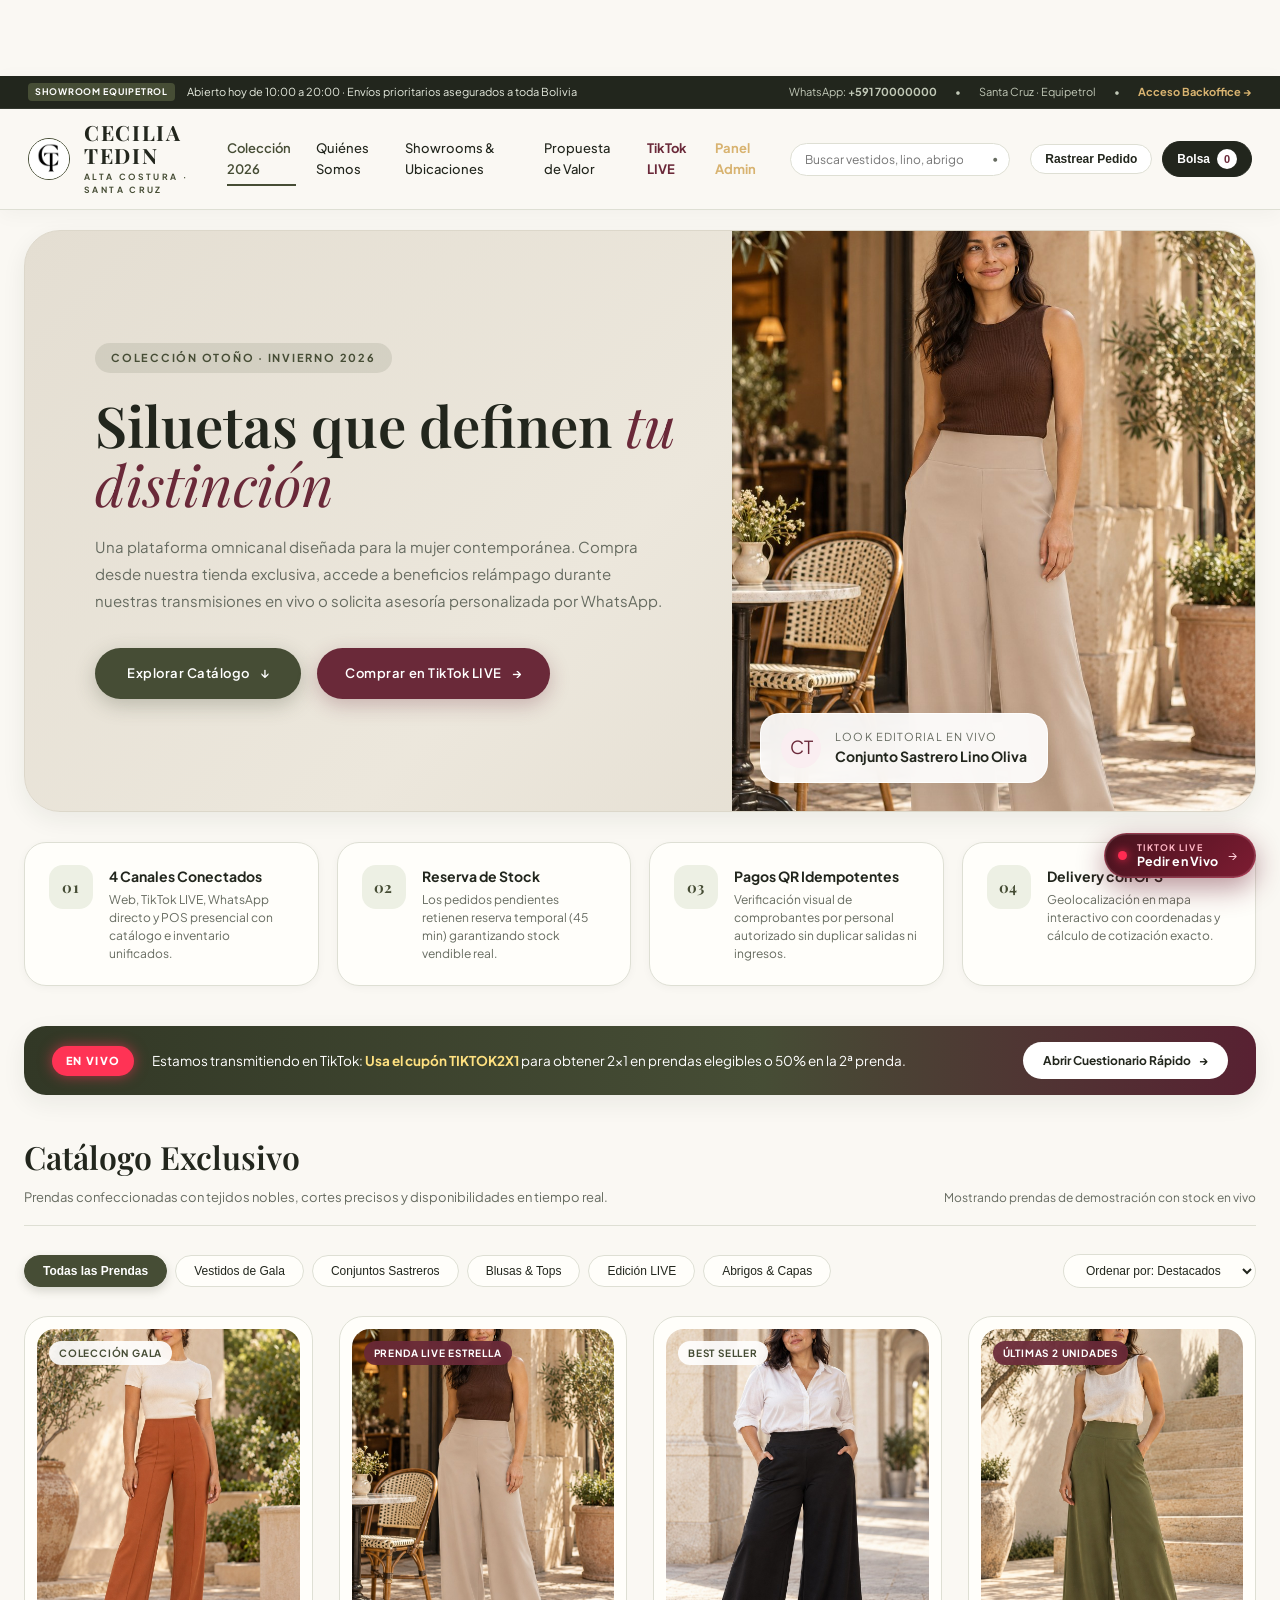
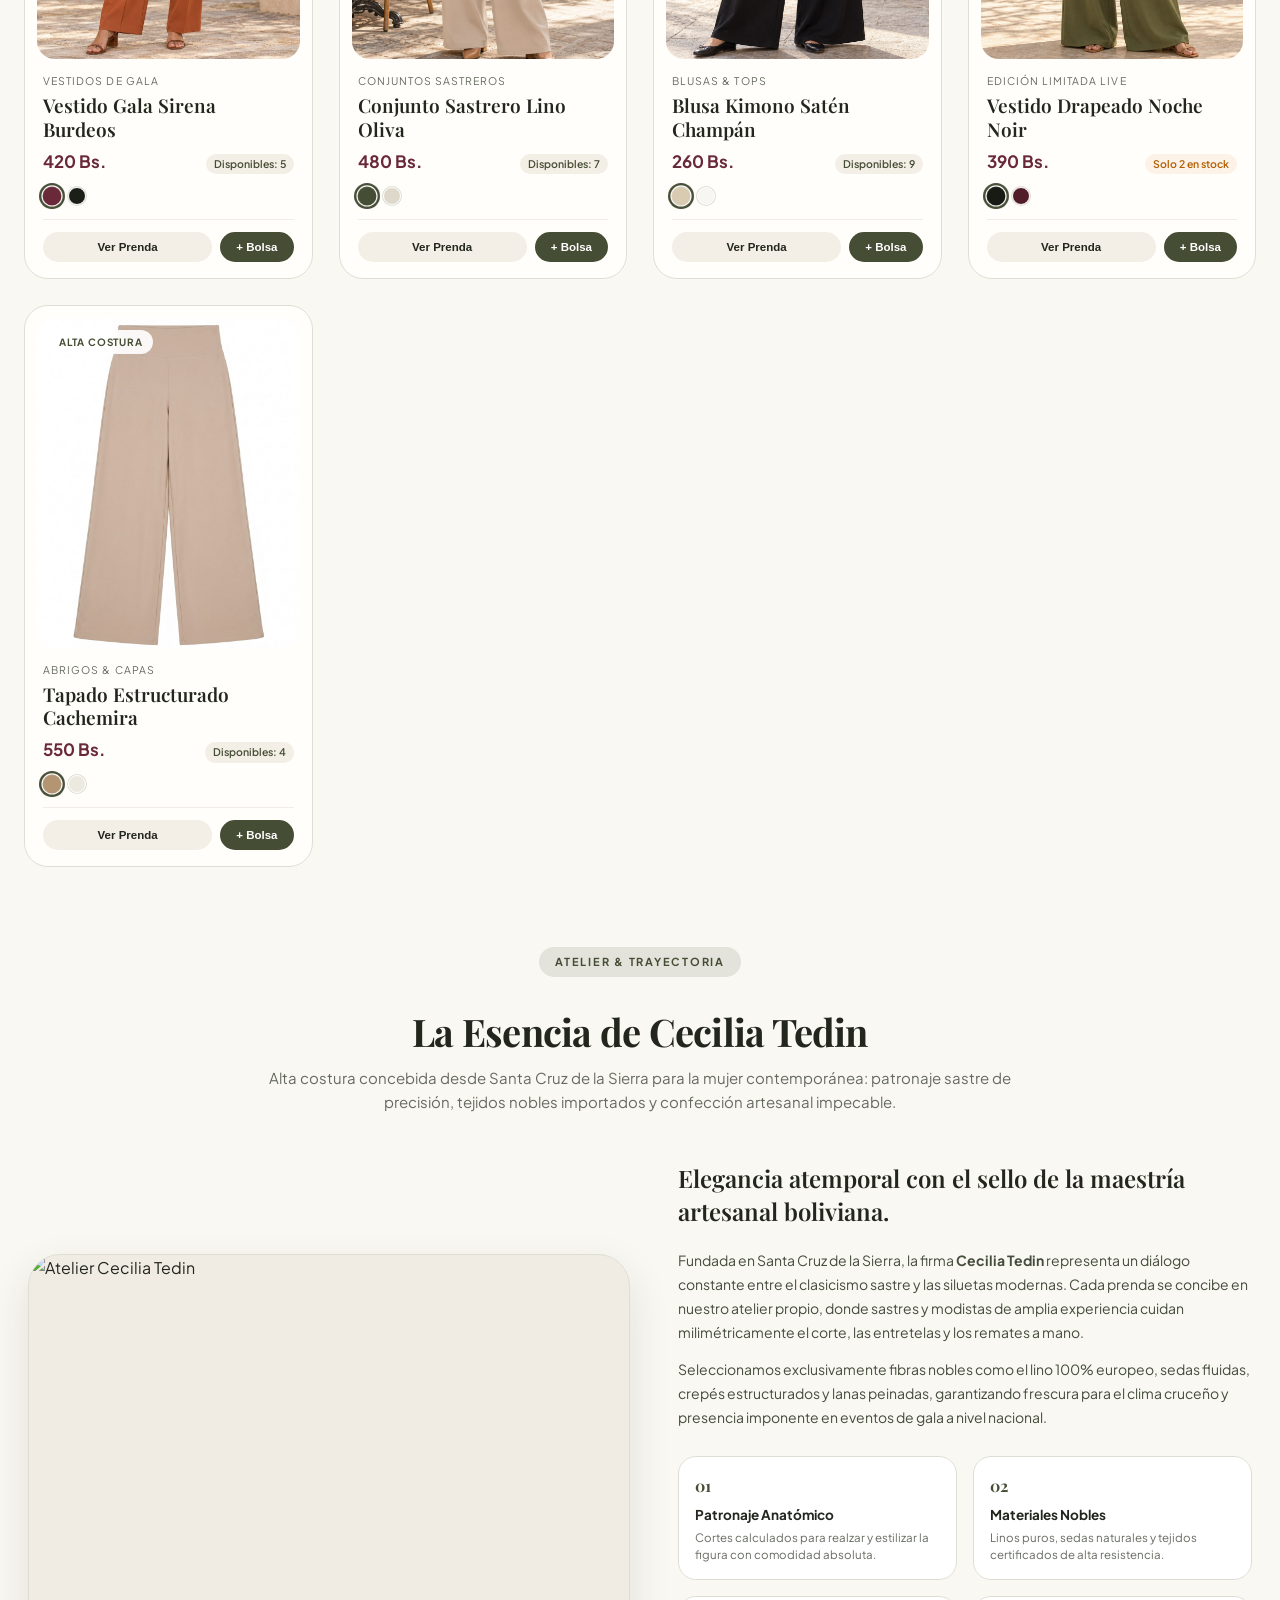
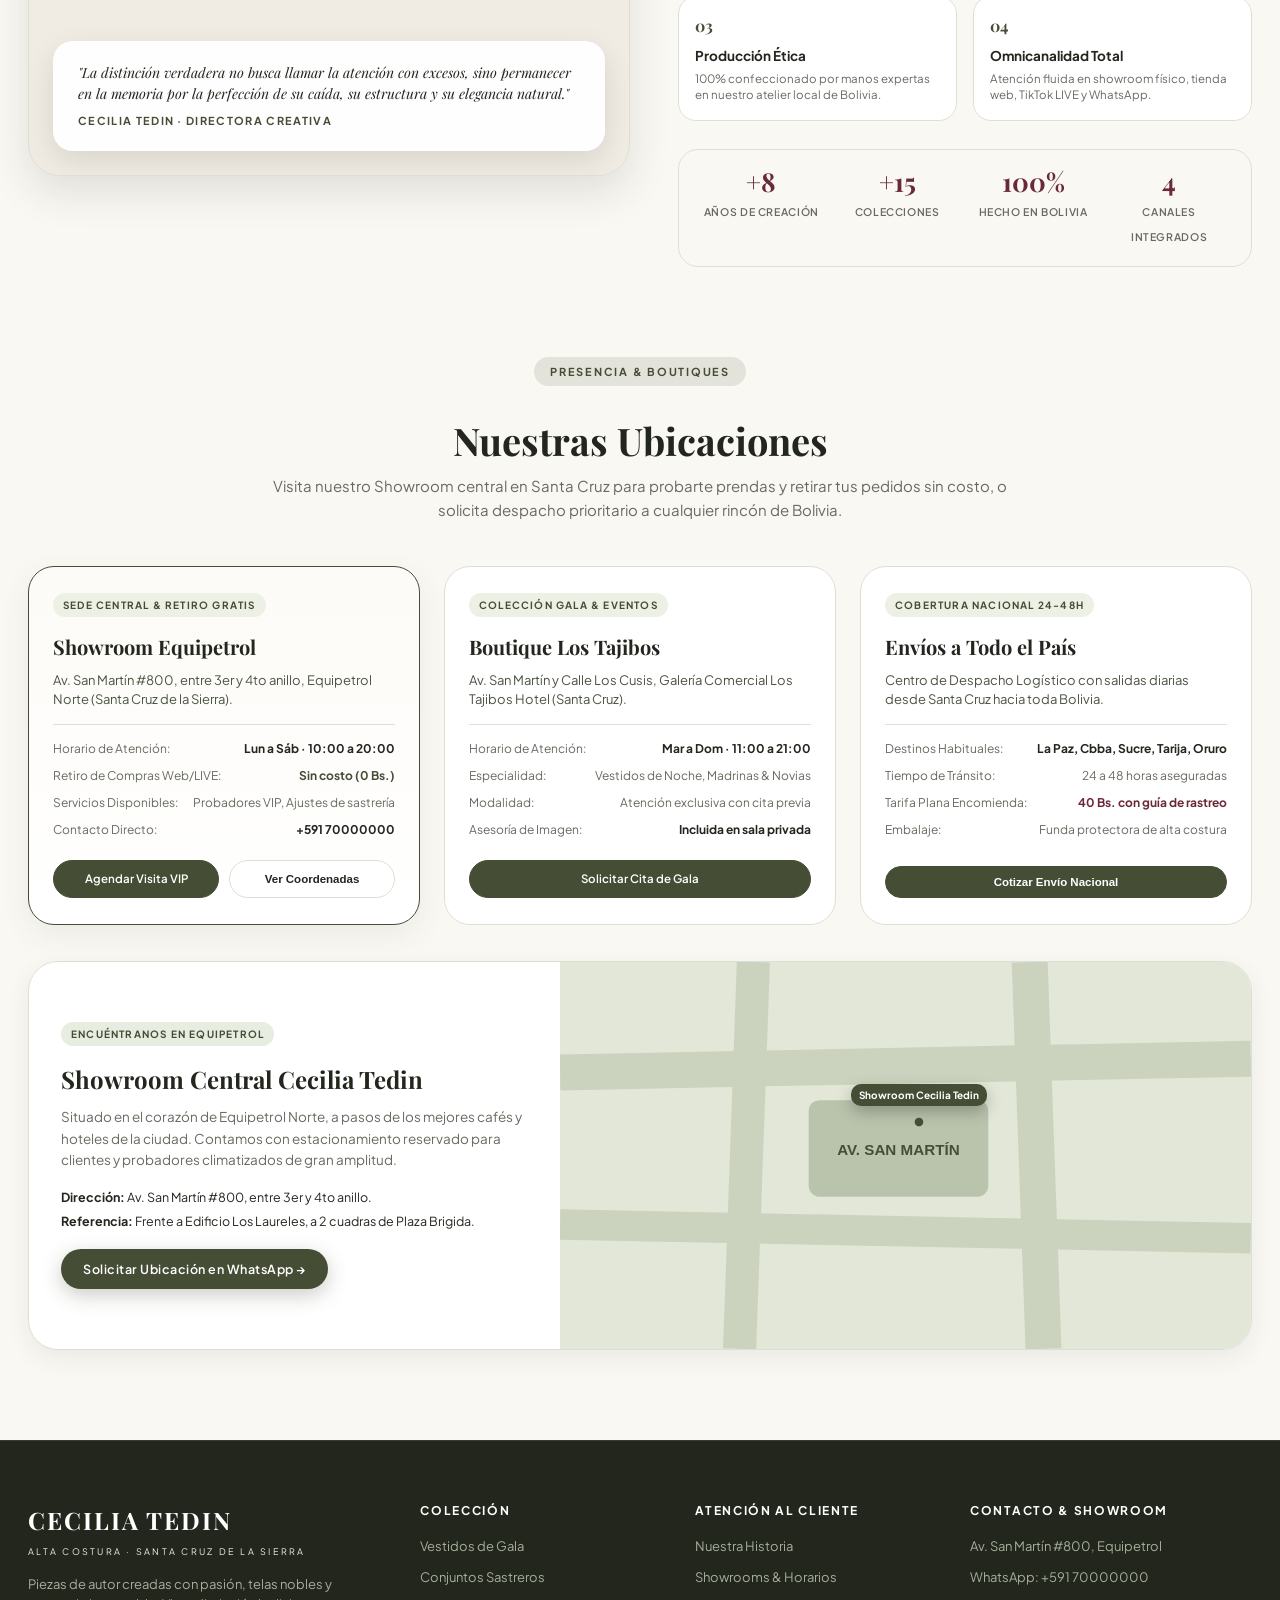
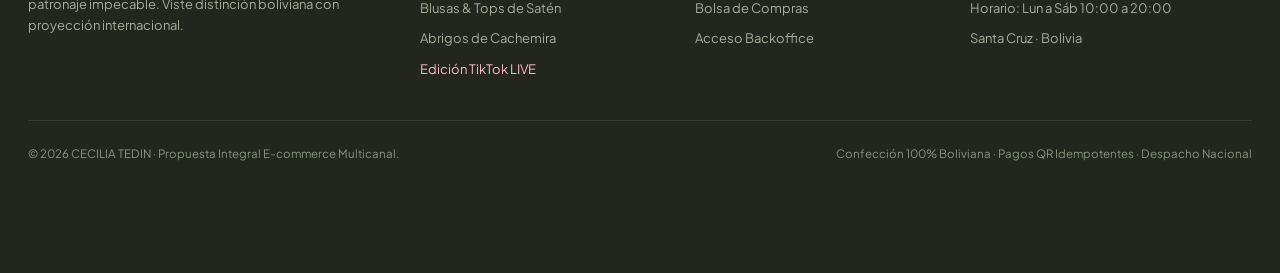
==== commit 628fce4a: "feat: formalize multi-page architecture with dedicated storefront, TikTok LIVE mobile selling, enter" ====
--- a/index.html
+++ b/index.html
@@ -30,14 +30,14 @@
         <span>&bull;</span>
         <a href="#ubicaciones" class="announcement-link">Santa Cruz · Equipetrol</a>
         <span>&bull;</span>
-        <span>Moneda: <strong>BOB (Bs.)</strong></span>
+        <a href="admin.html" class="announcement-link" style="color:#d8b370;font-weight:700;">Acceso Backoffice &rarr;</a>
       </div>
     </div>
 
     <!-- Barra Principal de Navegación -->
     <nav class="header-main-nav" aria-label="Navegación Principal">
       <!-- Marca y Logotipo -->
-      <a href="javascript:void(0)" onclick="window.CTApp.switchWindow(1)" class="header-brand-block">
+      <a href="index.html" class="header-brand-block">
         <img src="./CECILIA%20TEDIN%20LIVE%20%C2%B7%20Pedidos%20por%20WhatsApp_files/57936c4e7aa42d4fdf61e33615a19e2525ccbde2e2fb24cf69b07554b99a0174.jpg" alt="Cecilia Tedin">
         <div class="header-brand-titles">
           <h1>CECILIA TEDIN</h1>
@@ -51,8 +51,11 @@
         <a href="#quienes-somos" class="header-nav-link">Quiénes Somos</a>
         <a href="#ubicaciones" class="header-nav-link">Showrooms & Ubicaciones</a>
         <a href="#pilares" class="header-nav-link">Propuesta de Valor</a>
-        <a href="javascript:void(0)" onclick="window.CTApp.switchWindow(2)" class="header-nav-link" style="color:var(--ct-wine);font-weight:700;">
+        <a href="live.html" class="header-nav-link" style="color:var(--ct-wine);font-weight:700;">
           TikTok LIVE
+        </a>
+        <a href="admin.html" class="header-nav-link" style="color:#d8b370;font-weight:700;">
+          Panel Admin
         </a>
       </div>
 
@@ -92,9 +95,9 @@
           <a href="#catalogo" class="btn-primary-ct" style="text-decoration:none;">
             <span>Explorar Catálogo</span> <span>&darr;</span>
           </a>
-          <button class="btn-secondary-live" onclick="window.CTApp.switchWindow(2)">
+          <a href="live.html" class="btn-secondary-live" style="text-decoration:none;">
             <span>Comprar en TikTok LIVE</span> <span>&rarr;</span>
-          </button>
+          </a>
         </div>
       </div>
 
@@ -150,9 +153,9 @@
           Estamos transmitiendo en TikTok: <strong>Usa el cupón TIKTOK2X1</strong> para obtener 2x1 en prendas elegibles o 50% en la 2ª prenda.
         </p>
       </div>
-      <button class="btn-open-quiz" onclick="window.CTApp.switchWindow(2)">
+      <a href="live.html" class="btn-open-quiz" style="text-decoration:none;">
         <span>Abrir Cuestionario Rápido</span> <span>&rarr;</span>
-      </button>
+      </a>
     </section>
 
     <!-- Catálogo Curado de Prendas -->
@@ -454,7 +457,7 @@
             <a href="#catalogo" class="footer-link-item">Conjuntos Sastreros</a>
             <a href="#catalogo" class="footer-link-item">Blusas & Tops de Satén</a>
             <a href="#catalogo" class="footer-link-item">Abrigos de Cachemira</a>
-            <a href="javascript:void(0)" onclick="window.CTApp.switchWindow(2)" class="footer-link-item" style="color:#ffb8c6;">Edición TikTok LIVE</a>
+            <a href="live.html" class="footer-link-item" style="color:#ffb8c6;">Edición TikTok LIVE</a>
           </div>
         </div>
 
@@ -465,7 +468,7 @@
             <a href="#quienes-somos" class="footer-link-item">Nuestra Historia</a>
             <a href="#ubicaciones" class="footer-link-item">Showrooms & Horarios</a>
             <a href="javascript:void(0)" onclick="window.CTApp.openCart()" class="footer-link-item">Bolsa de Compras</a>
-            <a href="javascript:void(0)" onclick="window.CTApp.switchWindow(3)" class="footer-link-item">Acceso Backoffice</a>
+            <a href="admin.html" class="footer-link-item">Acceso Backoffice</a>
           </div>
         </div>
 
@@ -493,833 +496,7 @@
   </main>
 
   <!-- ========================================================================
-       VENTANA 2: CUESTIONARIO RÁPIDO PARA VENDER (LIVE TIKTOK / CELULAR)
-       ======================================================================== -->
-  <section id="window-2" class="proposal-window">
-    <div class="phone-presentation-stage">
-      <!-- Columna Lateral Izquierda: Contexto de la Experiencia Móvil -->
-      <aside class="stage-info-column">
-        <div class="stage-card">
-          <span class="hero-tag" style="margin-bottom:12px;">Formato Smartphone Nativo</span>
-          <h3>Experiencia Móvil TikTok LIVE</h3>
-          <p>
-            Diseñado exclusivamente para la pantalla de un celular. Los espectadores que ven la transmisión en vivo pueden explorar el catálogo ágil, armar su orden con varias prendas y solicitar su pedido en menos de 60 segundos.
-          </p>
-          <div class="stage-feature-list">
-            <div class="stage-feature-item">
-              <span class="stage-feature-num">01</span>
-              <div>
-                <strong>Catálogo Simplificado:</strong>
-                <p>Navega todas las prendas, elige tallas, colores y añade múltiples artículos a la orden con un toque.</p>
-              </div>
-            </div>
-            <div class="stage-feature-item">
-              <span class="stage-feature-num">02</span>
-              <div>
-                <strong>Cero Fricción:</strong>
-                <p>Sin contraseñas previas. Registro rápido con nombre, celular y notas especiales.</p>
-              </div>
-            </div>
-            <div class="stage-feature-item">
-              <span class="stage-feature-num">03</span>
-              <div>
-                <strong>Modalidad Adaptativa:</strong>
-                <p>Retiro en Showroom (con mapa del local), Delivery local con GPS o Envíos a otros departamentos.</p>
-              </div>
-            </div>
-          </div>
-        </div>
-      </aside>
-
-      <!-- Dispositivo Móvil Físico (Mockup de Smartphone) -->
-      <div class="phone-device">
-        <!-- Isla Dinámica Superior -->
-        <div class="phone-dynamic-island">
-          <span class="island-camera-dot"></span>
-        </div>
-
-        <!-- Barra de Estado del Teléfono -->
-        <div class="phone-status-bar">
-          <span>19:42</span>
-          <div class="status-bar-icons">
-            <span>5G</span>
-            <span>100%</span>
-          </div>
-        </div>
-
-        <!-- Cabecera de la App Móvil -->
-        <header class="phone-app-header">
-          <div class="phone-app-brand">
-            <img src="./CECILIA%20TEDIN%20LIVE%20%C2%B7%20Pedidos%20por%20WhatsApp_files/57936c4e7aa42d4fdf61e33615a19e2525ccbde2e2fb24cf69b07554b99a0174.jpg" alt="Cecilia Tedin">
-            <span>CECILIA TEDIN</span>
-          </div>
-          <span class="phone-live-pill">TIKTOK LIVE</span>
-        </header>
-
-        <!-- Stepper Móvil de 4 Pasos -->
-        <nav class="phone-stepper">
-          <button type="button" class="phone-step-btn active" data-step="1" onclick="window.CTApp.setMobileStep(1)">
-            <span class="step-bullet">1</span>
-            <span>Prendas</span>
-          </button>
-          <button type="button" class="phone-step-btn" data-step="2" onclick="window.CTApp.setMobileStep(2)">
-            <span class="step-bullet">2</span>
-            <span>Datos</span>
-          </button>
-          <button type="button" class="phone-step-btn" data-step="3" onclick="window.CTApp.setMobileStep(3)">
-            <span class="step-bullet">3</span>
-            <span>Entrega</span>
-          </button>
-          <button type="button" class="phone-step-btn" data-step="4" onclick="window.CTApp.setMobileStep(4)">
-            <span class="step-bullet">4</span>
-            <span>Cierre</span>
-          </button>
-        </nav>
-
-        <!-- Pantalla Desplazable del Celular -->
-        <div class="phone-screen" id="phone-screen-container">
-          <!-- PASO 1 MÓVIL: CATÁLOGO ÁGIL SIMPLIFICADO -->
-          <div id="mobile-step-1" class="phone-step-view active">
-            <div class="mobile-catalog-header">
-              <h4>Catálogo Rápido LIVE</h4>
-              <p>Selecciona una o varias prendas anunciadas en la transmisión:</p>
-            </div>
-
-            <!-- Lista de Prendas Simplificadas -->
-            <div class="mobile-products-list" id="mobile-products-list">
-              <!-- Renderizado dinámico desde app.js -->
-            </div>
-          </div>
-
-          <!-- PASO 2 MÓVIL: DATOS PERSONALES Y MENSAJE -->
-          <div id="mobile-step-2" class="phone-step-view">
-            <div class="mobile-catalog-header">
-              <h4>Tus Datos de Contacto</h4>
-              <p>Sin contraseñas. Te contactaremos directo por WhatsApp con el presupuesto oficial:</p>
-            </div>
-
-            <!-- Resumen de prendas agregadas -->
-            <div class="mobile-selected-items-tray" id="mobile-selected-items-preview">
-              <!-- Renderizado dinámico -->
-            </div>
-
-            <div class="form-group-field" style="margin-bottom:12px;">
-              <label style="font-size:10px;">Nombre Completo *</label>
-              <input type="text" id="mobile-customer-name" value="Valeria Montero" placeholder="Tu nombre" style="padding:9px 12px;font-size:12px;">
-            </div>
-
-            <div class="form-group-field" style="margin-bottom:12px;">
-              <label style="font-size:10px;">Celular / WhatsApp *</label>
-              <input type="tel" id="mobile-customer-phone" value="+591 76543210" placeholder="+591 7XXXXXXX" style="padding:9px 12px;font-size:12px;">
-            </div>
-
-            <div class="form-group-field" style="margin-bottom:12px;">
-              <label style="font-size:10px;">Correo Electrónico (Opcional)</label>
-              <input type="email" id="mobile-customer-email" value="valeria.montero@gmail.com" placeholder="correo@ejemplo.com" style="padding:9px 12px;font-size:12px;">
-            </div>
-
-            <div class="form-group-field" style="margin-bottom:16px;">
-              <label style="font-size:10px;">Mensaje o Detalle que Dejar</label>
-              <textarea id="mobile-customer-notes" rows="2" placeholder="Ej: Por favor coordinar envío en horario de la tarde, o consultar disponibilidad de accesorios..." style="padding:9px 12px;font-size:11.5px;border-radius:12px;width:100%;border:1px solid var(--ct-line);background:#fff;"></textarea>
-            </div>
-
-            <div style="display:flex;justify-content:space-between;gap:8px;">
-              <button type="button" class="btn-card-detail" style="padding:8px 14px;" onclick="window.CTApp.setMobileStep(1)">&larr; Prendas</button>
-              <button type="button" class="btn-primary-ct" style="padding:8px 18px;font-size:11.5px;" onclick="window.CTApp.setMobileStep(3)">Entrega &rarr;</button>
-            </div>
-          </div>
-
-          <!-- PASO 3 MÓVIL: MODALIDAD DE ENTREGA (LOCAL, SANTA CRUZ, NACIONAL) -->
-          <div id="mobile-step-3" class="phone-step-view">
-            <div class="mobile-catalog-header">
-              <h4>Modalidad de Entrega</h4>
-              <p>Selecciona cómo deseas recibir tu pedido:</p>
-            </div>
-
-            <!-- Tabs de 3 Modalidades -->
-            <div class="delivery-mode-tabs">
-              <button type="button" class="btn-mode-tab active" data-mode="showroom" onclick="window.CTApp.setMobileDeliveryMode('showroom', this)">
-                Retiro Local
-              </button>
-              <button type="button" class="btn-mode-tab" data-mode="delivery_local" onclick="window.CTApp.setMobileDeliveryMode('delivery_local', this)">
-                Delivery SCZ
-              </button>
-              <button type="button" class="btn-mode-tab" data-mode="national" onclick="window.CTApp.setMobileDeliveryMode('national', this)">
-                Nacional
-              </button>
-            </div>
-
-            <!-- Subpanel 1: Recoger en Local (Showroom) -->
-            <div id="delivery-panel-showroom" class="delivery-subpanel active">
-              <div class="simulated-map-container" style="height:140px;">
-                <svg class="map-svg-canvas" viewBox="0 0 400 140">
-                  <rect width="400" height="140" fill="#e4e8dc"/>
-                  <path d="M0,40 L400,45" stroke="#cbd3c0" stroke-width="20" fill="none"/>
-                  <path d="M120,0 L130,140" stroke="#cbd3c0" stroke-width="18" fill="none"/>
-                  <path d="M260,0 L250,140" stroke="#cbd3c0" stroke-width="20" fill="none"/>
-                  <rect x="145" y="55" width="90" height="45" rx="6" fill="#bcc7af"/>
-                </svg>
-                <div class="map-pin-indicator" style="top:55%;left:48%;">
-                  <span class="map-pin-badge" style="background:var(--ct-olive);">Showroom Cecilia Tedin</span>
-                  <span class="map-pin-icon" style="color:var(--ct-olive);">&bull;</span>
-                </div>
-              </div>
-              <div class="showroom-info-box">
-                <h5>Showroom Central Cecilia Tedin</h5>
-                <p>Av. San Martín #800, entre 3er y 4to anillo, Equipetrol (Santa Cruz).</p>
-                <p style="margin-top:4px;"><strong>Horario de Retiro:</strong> Lunes a Sábado de 10:00 a 20:00.</p>
-                <p style="color:var(--ct-olive);font-weight:700;margin-top:4px;">Sin costo adicional (0 Bs.)</p>
-              </div>
-            </div>
-
-            <!-- Subpanel 2: Delivery Santa Cruz con Mapa GPS -->
-            <div id="delivery-panel-delivery_local" class="delivery-subpanel">
-              <div class="simulated-map-container" style="height:150px;" onclick="window.CTApp.onMobileMapClick(event)">
-                <svg class="map-svg-canvas" viewBox="0 0 400 150">
-                  <rect width="400" height="150" fill="#e8ede1"/>
-                  <path d="M0,50 L400,40" stroke="#d5decb" stroke-width="20" fill="none"/>
-                  <path d="M100,0 L110,150" stroke="#d5decb" stroke-width="16" fill="none"/>
-                  <path d="M280,0 L270,150" stroke="#d5decb" stroke-width="20" fill="none"/>
-                  <text x="10" y="20" fill="#727e69" font-size="9" font-weight="600">Toca el mapa para fijar tu pin GPS</text>
-                </svg>
-                <div id="mobile-map-pin" class="map-pin-indicator" style="top:50%;left:50%;">
-                  <span class="map-pin-badge">Tu Ubicación</span>
-                  <span class="map-pin-icon">&bull;</span>
-                </div>
-              </div>
-
-              <div class="map-coords-bar" style="font-size:9.5px;padding:5px 10px;">
-                <span>GPS: <strong id="mobile-coords-val">-17.7654, -63.1952</strong></span>
-                <span style="color:var(--ct-olive);">Cotizado: 25 Bs.</span>
-              </div>
-
-              <div class="form-group-field" style="margin-top:8px;margin-bottom:8px;">
-                <label style="font-size:10px;">Dirección Principal *</label>
-                <input type="text" id="mobile-address-street" value="Equipetrol Norte, Calle 7 #45" placeholder="Zona, calle, número" style="padding:8px 10px;font-size:11.5px;">
-              </div>
-
-              <div class="form-group-field" style="margin-bottom:12px;">
-                <label style="font-size:10px;">Detalle de la Dirección (Piso / Dpto / Ref.)</label>
-                <input type="text" id="mobile-address-detail" value="Edificio Los Laureles, Apto 402, frente a plaza" placeholder="Edificio, timbre, indicaciones" style="padding:8px 10px;font-size:11.5px;">
-              </div>
-            </div>
-
-            <!-- Subpanel 3: Envío a Otro Departamento (Nacional) -->
-            <div id="delivery-panel-national" class="delivery-subpanel">
-              <div class="form-group-field" style="margin-bottom:10px;">
-                <label style="font-size:10px;">Departamento de Destino *</label>
-                <select id="mobile-national-dept" style="width:100%;padding:9px;border-radius:12px;border:1px solid var(--ct-line);font-size:11.5px;">
-                  <option value="La Paz">La Paz</option>
-                  <option value="Cochabamba">Cochabamba</option>
-                  <option value="Sucre">Sucre / Chuquisaca</option>
-                  <option value="Tarija">Tarija</option>
-                  <option value="Oruro">Oruro</option>
-                  <option value="Potosí">Potosí</option>
-                  <option value="Beni">Beni (Trinidad)</option>
-                  <option value="Pando">Pando (Cobija)</option>
-                </select>
-              </div>
-
-              <div class="form-group-field" style="margin-bottom:10px;">
-                <label style="font-size:10px;">Ciudad o Municipio</label>
-                <input type="text" id="mobile-national-city" value="La Paz - Calacoto" placeholder="Ciudad o localidad" style="padding:8px 10px;font-size:11.5px;">
-              </div>
-
-              <div class="form-group-field" style="margin-bottom:10px;">
-                <label style="font-size:10px;">Agencia de Envío / Terminal o Domicilio</label>
-                <input type="text" id="mobile-national-agency" value="Terminal Central / Encomienda Aérea" placeholder="Ej: Flota Bolívar, Terminal Bimodal o Courier" style="padding:8px 10px;font-size:11.5px;">
-              </div>
-
-              <div style="background:#eaf0fc;border:1px solid #c9d8f5;border-radius:12px;padding:8px 10px;font-size:10.5px;color:#1e4387;margin-bottom:12px;">
-                Tarifa de encomienda nacional cotizada: <strong>40 Bs.</strong> (Despacho con código de guía).
-              </div>
-            </div>
-
-            <div style="display:flex;justify-content:space-between;gap:8px;margin-top:14px;">
-              <button type="button" class="btn-card-detail" style="padding:8px 14px;" onclick="window.CTApp.setMobileStep(2)">&larr; Datos</button>
-              <button type="button" class="btn-primary-ct" style="padding:8px 18px;font-size:11.5px;" onclick="window.CTApp.setMobileStep(4)">Revisar &rarr;</button>
-            </div>
-          </div>
-
-          <!-- PASO 4 MÓVIL: RESUMEN FINAL, CUPÓN Y CIERRE -->
-          <div id="mobile-step-4" class="phone-step-view">
-            <div class="mobile-catalog-header">
-              <h4>Confirmación de Orden</h4>
-              <p>Revisa el desglose antes de enviar tu mensaje a WhatsApp:</p>
-            </div>
-
-            <!-- Desglose de prendas -->
-            <div class="mobile-selected-items-tray" id="mobile-final-items-list">
-              <!-- Renderizado dinámico -->
-            </div>
-
-            <!-- Cupón LIVE -->
-            <div class="live-coupon-box" style="padding:10px;margin-bottom:12px;">
-              <div class="code" style="font-size:13px;">TIKTOK2X1</div>
-              <p style="font-size:10px;">Cupón validado: Descuento 2x1 o beneficio LIVE aplicado.</p>
-            </div>
-
-            <!-- Resumen de Costos -->
-            <div class="cart-totals" style="padding:10px;font-size:11.5px;margin-bottom:14px;">
-              <div class="total-row">
-                <span>Subtotal Prendas:</span>
-                <strong id="mobile-subtotal-val">0 Bs.</strong>
-              </div>
-              <div class="total-row">
-                <span>Descuento Promocional:</span>
-                <strong id="mobile-discount-val" style="color:var(--ct-wine)">0 Bs.</strong>
-              </div>
-              <div class="total-row">
-                <span>Costo de Envío:</span>
-                <strong id="mobile-delivery-cost-val">0 Bs.</strong>
-              </div>
-              <div class="total-row final" style="font-size:14px;padding-top:6px;margin-top:6px;">
-                <span>Total Estimado:</span>
-                <strong id="mobile-final-total-val" style="color:var(--ct-wine)">0 Bs.</strong>
-              </div>
-            </div>
-
-            <!-- Detalles de Destino y Mensaje -->
-            <div style="background:#fff;border:1px solid var(--ct-line);border-radius:12px;padding:10px;font-size:11px;margin-bottom:16px;">
-              <div><strong>Comprador:</strong> <span id="mobile-summary-customer">Valeria Montero</span></div>
-              <div style="margin-top:3px;"><strong>Modalidad:</strong> <span id="mobile-summary-delivery">Delivery</span></div>
-              <div style="margin-top:3px;"><strong>Ubicación/Destino:</strong> <span id="mobile-summary-address">Equipetrol</span></div>
-              <div style="margin-top:3px;color:var(--ct-muted);"><strong>Mensaje:</strong> <span id="mobile-summary-notes">Ninguno</span></div>
-            </div>
-
-            <button type="button" class="btn-checkout-whatsapp" style="padding:12px;font-size:12.5px;width:100%;margin-bottom:10px;" onclick="window.CTApp.finishMobileOrder()">
-              Solicitar Pedido por WhatsApp
-            </button>
-
-            <button type="button" class="btn-card-detail" style="width:100%;padding:8px;" onclick="window.CTApp.setMobileStep(3)">
-              &larr; Modificar Entrega
-            </button>
-          </div>
-        </div>
-
-        <!-- Barra Flotante Inferior de la Orden Móvil (Visible en pasos 1, 2 y 3) -->
-        <div class="mobile-cart-tray" id="mobile-cart-tray">
-          <div>
-            <div class="tray-info-text" id="tray-count-text">1 prenda seleccionada</div>
-            <div class="tray-total-price" id="tray-total-text">480 Bs.</div>
-          </div>
-          <button type="button" class="btn-tray-next" onclick="window.CTApp.onMobileTrayNext()">
-            Continuar &rarr;
-          </button>
-        </div>
-
-        <!-- Barra Inferior de Inicio (Home Bar) -->
-        <div class="phone-home-indicator-wrap">
-          <div class="phone-home-indicator"></div>
-        </div>
-      </div>
-
-      <!-- Columna Lateral Derecha: Impacto en el Panel Administrativo -->
-      <aside class="stage-info-column">
-        <div class="stage-card">
-          <span class="hero-tag" style="margin-bottom:12px;">Backoffice Conectado</span>
-          <h3>Gestión en Panel Admin</h3>
-          <p>
-            Cada orden solicitada en este celular se sincroniza inmediatamente con el Panel Administrativo Central (Ventana 3):
-          </p>
-          <div class="stage-feature-list">
-            <div class="stage-feature-item">
-              <span class="stage-feature-num">01</span>
-              <div>
-                <strong>Reserva de Inventario:</strong>
-                <p>Las prendas de la orden quedan reservadas por 45 minutos protegiendo el stock real.</p>
-              </div>
-            </div>
-            <div class="stage-feature-item">
-              <span class="stage-feature-num">02</span>
-              <div>
-                <strong>Despacho Logístico:</strong>
-                <p>El encargado visualiza si el pedido es para retiro en local, delivery local con GPS o encomienda nacional.</p>
-              </div>
-            </div>
-            <div class="stage-feature-item">
-              <span class="stage-feature-num">03</span>
-              <div>
-                <strong>Verificación QR Idempotente:</strong>
-                <p>Al confirmar el comprobante, la reserva se convierte en salida definitiva y se registra en caja.</p>
-              </div>
-            </div>
-          </div>
-        </div>
-      </aside>
-    </div>
-  </section>
-
-  <!-- ========================================================================
-       VENTANA 3: PANEL ADMINISTRATIVO FORMAL (BACKOFFICE INTEGRAL)
-       ======================================================================== -->
-  <section id="window-3" class="proposal-window">
-    <div class="admin-wrapper">
-      <!-- Sidebar Corporativo Formal -->
-      <aside class="admin-sidebar">
-        <div class="sidebar-header">
-          <div class="admin-corp-logo">
-            <img src="./CECILIA%20TEDIN%20LIVE%20%C2%B7%20Pedidos%20por%20WhatsApp_files/57936c4e7aa42d4fdf61e33615a19e2525ccbde2e2fb24cf69b07554b99a0174.jpg" alt="Logo">
-            <div class="corp-titles">
-              <h2>CECILIA TEDIN</h2>
-              <span>Panel Operativo Central</span>
-            </div>
-          </div>
-        </div>
-
-        <nav class="admin-nav-menu">
-          <div class="nav-section-title">Operaciones</div>
-          <button class="admin-nav-item active" data-tab="dashboard" onclick="window.CTApp.switchAdminTab('dashboard', this)">
-            <span class="nav-icon">&bull;</span>
-            <span>Dashboard KPIs</span>
-          </button>
-          <button class="admin-nav-item" data-tab="orders" onclick="window.CTApp.switchAdminTab('orders', this)">
-            <span class="nav-icon">&bull;</span>
-            <span>Gestión de Pedidos</span>
-            <span class="nav-count">7</span>
-          </button>
-          <button class="admin-nav-item" data-tab="pos" onclick="window.CTApp.switchAdminTab('pos', this)">
-            <span class="nav-icon">&bull;</span>
-            <span>POS Tienda Física</span>
-          </button>
-          <button class="admin-nav-item" data-tab="manual-order" onclick="window.CTApp.switchAdminTab('manual-order', this)">
-            <span class="nav-icon">&bull;</span>
-            <span>Venta WhatsApp Directo</span>
-          </button>
-
-          <div class="nav-section-title">Catálogo & Stock</div>
-          <button class="admin-nav-item" data-tab="inventory" onclick="window.CTApp.switchAdminTab('inventory', this)">
-            <span class="nav-icon">&bull;</span>
-            <span>Inventario & Reservas</span>
-          </button>
-          <button class="admin-nav-item" data-tab="promos" onclick="window.CTApp.switchAdminTab('promos', this)">
-            <span class="nav-icon">&bull;</span>
-            <span>Promociones & Cupones</span>
-          </button>
-
-          <div class="nav-section-title">Control & Gobierno</div>
-          <button class="admin-nav-item" data-tab="customers" onclick="window.CTApp.switchAdminTab('customers', this)">
-            <span class="nav-icon">&bull;</span>
-            <span>Clientes & Cuentas</span>
-          </button>
-          <button class="admin-nav-item" data-tab="audit" onclick="window.CTApp.switchAdminTab('audit', this)">
-            <span class="nav-icon">&bull;</span>
-            <span>Bitácora de Auditoría</span>
-          </button>
-          <button class="admin-nav-item" data-tab="settings" onclick="window.CTApp.switchAdminTab('settings', this)">
-            <span class="nav-icon">&bull;</span>
-            <span>Configuración</span>
-          </button>
-        </nav>
-
-        <div class="sidebar-footer">
-          <div class="user-badge">
-            <div class="user-avatar">AD</div>
-            <div>
-              <div style="font-weight:600;color:#fff;">Admin Central</div>
-              <div style="font-size:9.5px;color:#8f9b84;">Superadministrador</div>
-            </div>
-          </div>
-          <span style="font-size:12px;cursor:pointer;color:#8f9b84;" title="Cerrar sesión">Salir</span>
-        </div>
-      </aside>
-
-      <!-- Área de Contenido Principal -->
-      <main class="admin-content-area">
-        <!-- TAB 1: DASHBOARD GENERAL -->
-        <div id="admin-tab-dashboard" class="admin-view-tab active">
-          <div class="admin-header-row">
-            <div class="admin-page-title">
-              <h2>Dashboard Ejecutivo y Métricas</h2>
-              <p>Resumen unificado de ingresos, pedidos y movimientos en los 4 canales de venta.</p>
-            </div>
-            <div class="admin-header-actions">
-              <span style="font-size:11.5px;color:var(--ct-muted);">Última conciliación: Hoy, 21:00</span>
-            </div>
-          </div>
-
-          <!-- Cuadrícula de KPIs Ejecutivos -->
-          <div class="kpi-grid">
-            <div class="kpi-card">
-              <div class="kpi-title-row">
-                <span>Ingresos Cobrados</span>
-                <span class="kpi-icon-pill green">Bs</span>
-              </div>
-              <div class="kpi-value" id="kpi-ingresos-cobrados">1,405 Bs.</div>
-              <div class="kpi-subtext">
-                <span class="tag-badge success">Efectivamente recaudado</span> en QR y POS
-              </div>
-            </div>
-
-            <div class="kpi-card">
-              <div class="kpi-title-row">
-                <span>Pendiente de Cobro</span>
-                <span class="kpi-icon-pill amber">PEN</span>
-              </div>
-              <div class="kpi-value" id="kpi-ingresos-pendientes">1,185 Bs.</div>
-              <div class="kpi-subtext">
-                En cotización o espera de comprobante
-              </div>
-            </div>
-
-            <div class="kpi-card">
-              <div class="kpi-title-row">
-                <span>Pedidos Totales</span>
-                <span class="kpi-icon-pill blue">PED</span>
-              </div>
-              <div class="kpi-value" id="kpi-total-pedidos">7</div>
-              <div class="kpi-subtext">
-                Consolidados en los 4 canales
-              </div>
-            </div>
-
-            <div class="kpi-card">
-              <div class="kpi-title-row">
-                <span>Ventas Campaña LIVE</span>
-                <span class="kpi-icon-pill wine">LIVE</span>
-              </div>
-              <div class="kpi-value" id="kpi-ventas-live">2 pedidos</div>
-              <div class="kpi-subtext">
-                Cupón TIKTOK2X1 activo
-              </div>
-            </div>
-          </div>
-
-          <!-- Tabla de Pedidos Recientes -->
-          <div class="admin-card-container">
-            <div class="card-header-bar">
-              <h3>Actividad Reciente de Pedidos (Multicanal)</h3>
-              <button class="btn-tbl-action" onclick="window.CTApp.switchAdminTab('orders', document.querySelector('.admin-nav-item[data-tab=orders]'))">
-                Ver todos los pedidos &rarr;
-              </button>
-            </div>
-
-            <div class="formal-table-wrap">
-              <table class="formal-table">
-                <thead>
-                  <tr>
-                    <th>Código</th>
-                    <th>Canal</th>
-                    <th>Cliente</th>
-                    <th>Prenda(s)</th>
-                    <th>Total</th>
-                    <th>Estado Operativo</th>
-                    <th>Acción</th>
-                  </tr>
-                </thead>
-                <tbody id="dashboard-recent-orders-tbody">
-                  <!-- Renderizado dinámico -->
-                </tbody>
-              </table>
-            </div>
-          </div>
-        </div>
-
-        <!-- TAB 2: GESTIÓN FORMAL DE PEDIDOS (8 ESTADOS) -->
-        <div id="admin-tab-orders" class="admin-view-tab">
-          <div class="admin-header-row">
-            <div class="admin-page-title">
-              <h2>Gestión Centralizada de Pedidos</h2>
-              <p>Flujo completo de los 8 estados oficiales del documento con verificación de pagos QR y bitácora.</p>
-            </div>
-          </div>
-
-          <div class="admin-card-container">
-            <div class="card-header-bar">
-              <div class="table-filter-tabs">
-                <button class="tbl-tab-btn active" onclick="window.CTApp.filterAdminOrders('all', this)">Todos los Canales</button>
-                <button class="tbl-tab-btn" onclick="window.CTApp.filterAdminOrders('live', this)">TikTok LIVE</button>
-                <button class="tbl-tab-btn" onclick="window.CTApp.filterAdminOrders('web', this)">Tienda Web</button>
-                <button class="tbl-tab-btn" onclick="window.CTApp.filterAdminOrders('whatsapp', this)">WhatsApp Directo</button>
-                <button class="tbl-tab-btn" onclick="window.CTApp.filterAdminOrders('pos', this)">POS Local</button>
-              </div>
-            </div>
-
-            <div class="formal-table-wrap">
-              <table class="formal-table">
-                <thead>
-                  <tr>
-                    <th>Código / Fecha</th>
-                    <th>Canal</th>
-                    <th>Cliente & Teléfono</th>
-                    <th>Prendas & Modalidad</th>
-                    <th>Total / Cupón</th>
-                    <th>Estado Actual</th>
-                    <th>Gestión</th>
-                  </tr>
-                </thead>
-                <tbody id="admin-orders-tbody">
-                  <!-- Renderizado dinámico -->
-                </tbody>
-              </table>
-            </div>
-          </div>
-        </div>
-
-        <!-- TAB 3: MÓDULO POS (TIENDA FÍSICA) -->
-        <div id="admin-tab-pos" class="admin-view-tab">
-          <div class="admin-header-row">
-            <div class="admin-page-title">
-              <h2>Punto de Venta Presencial (POS)</h2>
-              <p>Cobro ágil en mostrador con descuento inmediato de inventario físico y emisión de comprobante.</p>
-            </div>
-          </div>
-
-          <div class="pos-layout">
-            <div class="pos-products-panel">
-              <div class="pos-search-bar">
-                <input type="text" class="pos-search-input" placeholder="Buscar prenda por nombre o código de barra...">
-              </div>
-              <div class="pos-grid-items" id="pos-grid-items">
-                <!-- Renderizado dinámico -->
-              </div>
-            </div>
-
-            <!-- Panel de Cobro POS -->
-            <div class="pos-register-panel">
-              <h3 style="font-size:16px;font-weight:700;margin-bottom:6px;">Caja Mostrador</h3>
-              <div style="font-size:11px;color:var(--ct-muted);">Turno: Mañana · Cajero: Carlos M.</div>
-
-              <div class="pos-cart-list" id="pos-cart-list">
-                <!-- Items en caja -->
-              </div>
-
-              <div style="border-top:1px solid var(--ct-line);padding-top:12px;margin-top:auto;">
-                <div style="display:flex;justify-content:space-between;margin-bottom:8px;font-size:13px;">
-                  <span>Subtotal:</span>
-                  <span id="pos-subtotal-val">0 Bs.</span>
-                </div>
-                <div style="display:flex;justify-content:space-between;margin-bottom:14px;font-size:20px;font-weight:800;color:var(--ct-ink);">
-                  <span>Total a Cobrar:</span>
-                  <span id="pos-total-val" style="color:var(--ct-wine)">0 Bs.</span>
-                </div>
-
-                <div style="font-size:11px;font-weight:700;text-transform:uppercase;margin-bottom:6px;">Medio de Pago:</div>
-                <div class="pos-pay-methods">
-                  <button type="button" class="pos-pay-btn active" onclick="window.CTApp.setPOSPayment('qr', this)">QR Simple</button>
-                  <button type="button" class="pos-pay-btn" onclick="window.CTApp.setPOSPayment('efectivo', this)">Efectivo</button>
-                  <button type="button" class="pos-pay-btn" onclick="window.CTApp.setPOSPayment('tarjeta', this)">Tarjeta</button>
-                </div>
-
-                <button class="btn-pos-charge" style="width:100%;" onclick="window.CTApp.chargePOS()">
-                  Cobrar y Descontar Stock
-                </button>
-              </div>
-            </div>
-          </div>
-        </div>
-
-        <!-- TAB 4: PEDIDO MANUAL (WHATSAPP DIRECTO) -->
-        <div id="admin-tab-manual-order" class="admin-view-tab">
-          <div class="admin-header-row">
-            <div class="admin-page-title">
-              <h2>Registrar Venta Directa de WhatsApp</h2>
-              <p>Formulario para que el personal registre ventas acordadas por chat sin pasar por la web.</p>
-            </div>
-          </div>
-
-          <div class="admin-card-container" style="max-width:760px;">
-            <div style="display:grid;grid-template-columns:1fr 1fr;gap:18px;">
-              <div class="form-group-field">
-                <label>Nombre del Cliente *</label>
-                <input type="text" id="manual-customer-name" value="Mariana Hurtado" placeholder="Nombre completo">
-              </div>
-              <div class="form-group-field">
-                <label>Teléfono WhatsApp *</label>
-                <input type="tel" id="manual-customer-phone" value="+591 71098765" placeholder="+591 ...">
-              </div>
-            </div>
-
-            <div class="form-group-field">
-              <label>Seleccionar Prenda del Catálogo</label>
-              <select id="manual-product-select" class="form-group-field" style="width:100%;padding:12px;border-radius:14px;border:1px solid var(--ct-line);">
-                <option value="2">Conjunto Sastrero Lino Oliva - 480 Bs.</option>
-                <option value="1">Vestido Gala Sirena Burdeos - 420 Bs.</option>
-                <option value="3">Blusa Kimono Satén Champán - 260 Bs.</option>
-                <option value="4">Vestido Drapeado Noche Noir - 390 Bs.</option>
-                <option value="5">Tapado Cachemira & Lana - 550 Bs.</option>
-              </select>
-            </div>
-
-            <div style="display:grid;grid-template-columns:1fr 1fr;gap:18px;">
-              <div class="form-group-field">
-                <label>Modalidad de Entrega</label>
-                <select id="manual-delivery-type" style="width:100%;padding:12px;border-radius:14px;border:1px solid var(--ct-line);">
-                  <option value="Delivery a Domicilio (Cotizado Bs. 25)">Delivery a Domicilio (+25 Bs.)</option>
-                  <option value="Retiro en Showroom Local">Retiro en Showroom Local (Gratis)</option>
-                </select>
-              </div>
-              <div class="form-group-field">
-                <label>Dirección / Zona</label>
-                <input type="text" id="manual-delivery-address" value="Condominio La Casona, Apto 3B" placeholder="Zona, dirección o referencias">
-              </div>
-            </div>
-
-            <div style="margin-top:20px;display:flex;justify-content:flex-end;">
-              <button class="btn-primary-ct" onclick="window.CTApp.createManualWhatsAppOrder()">
-                Crear Pedido Manual y Asignar Reserva
-              </button>
-            </div>
-          </div>
-        </div>
-
-        <!-- TAB 5: INVENTARIO & RESERVAS MULTIVARIANTE -->
-        <div id="admin-tab-inventory" class="admin-view-tab">
-          <div class="admin-header-row">
-            <div class="admin-page-title">
-              <h2>Control de Inventario y Reservas</h2>
-              <p>Cumple la regla de consistencia: <strong>Stock Vendible = Stock Físico - Reservas Temporales</strong>.</p>
-            </div>
-          </div>
-
-          <div class="admin-card-container">
-            <div class="formal-table-wrap">
-              <table class="formal-table">
-                <thead>
-                  <tr>
-                    <th>SKU Base</th>
-                    <th>Prenda & Categoría</th>
-                    <th>Tallas</th>
-                    <th>Precio</th>
-                    <th>Stock Físico</th>
-                    <th>Reserva Temporal</th>
-                    <th>Stock Vendible</th>
-                    <th>Acción</th>
-                  </tr>
-                </thead>
-                <tbody id="inventory-table-tbody">
-                  <!-- Renderizado dinámico -->
-                </tbody>
-              </table>
-            </div>
-          </div>
-        </div>
-
-        <!-- TAB 6: CLIENTES & ACTIVACIÓN PROGRESIVA -->
-        <div id="admin-tab-customers" class="admin-view-tab">
-          <div class="admin-header-row">
-            <div class="admin-page-title">
-              <h2>Directorio de Clientes Unificado</h2>
-              <p>Historial multicanal con invitaciones de activación de cuenta por correo verificado.</p>
-            </div>
-          </div>
-
-          <div class="admin-card-container">
-            <div class="formal-table-wrap">
-              <table class="formal-table">
-                <thead>
-                  <tr>
-                    <th>Nombre</th>
-                    <th>Teléfono</th>
-                    <th>Ciudad</th>
-                    <th>Historial</th>
-                    <th>Total Gastado</th>
-                    <th>Estado de Cuenta</th>
-                    <th>Acción</th>
-                  </tr>
-                </thead>
-                <tbody id="customers-table-tbody">
-                  <!-- Renderizado dinámico -->
-                </tbody>
-              </table>
-            </div>
-          </div>
-        </div>
-
-        <!-- TAB 7: PROMOCIONES & CUPONES -->
-        <div id="admin-tab-promos" class="admin-view-tab">
-          <div class="admin-header-row">
-            <div class="admin-page-title">
-              <h2>Gestión de Campañas y Cupones LIVE</h2>
-              <p>Configuración de promociones 2x1 combinables y cupones de transmisión en vivo.</p>
-            </div>
-          </div>
-
-          <div class="admin-card-container" style="max-width:820px;">
-            <div style="background:var(--ct-cream);padding:20px;border-radius:16px;border:1px solid var(--ct-line);margin-bottom:20px;">
-              <div style="display:flex;justify-content:space-between;align-items:center;margin-bottom:12px;">
-                <div>
-                  <strong style="font-family:var(--font-mono);font-size:18px;color:var(--ct-wine)">TIKTOK2X1</strong>
-                  <span class="status-pill status-pago-confirmado" style="margin-left:10px;">Campaña Activa</span>
-                </div>
-                <button class="btn-tbl-action" onclick="alert('Campaña pausada')">Pausar Cupón</button>
-              </div>
-              <p style="font-size:12.5px;color:var(--ct-muted);line-height:1.6;">
-                <strong>Regla de negocio oficial:</strong> Descuenta automáticamente el artículo elegible de menor precio cuando el cliente compra 2 prendas, o aplica descuento proporcional en compra rápida.
-              </p>
-              <div style="display:flex;gap:24px;margin-top:14px;font-size:12px;">
-                <span>Canjes Realizados: <strong>14</strong></span>
-                <span>Límite de Usos: <strong>50</strong></span>
-                <span>Vigencia: <strong>Durante Transmisión LIVE</strong></span>
-              </div>
-            </div>
-          </div>
-        </div>
-
-        <!-- TAB 8: BITÁCORA DE AUDITORÍA INMUTABLE -->
-        <div id="admin-tab-audit" class="admin-view-tab">
-          <div class="admin-header-row">
-            <div class="admin-page-title">
-              <h2>Bitácora de Auditoría del Sistema</h2>
-              <p>Registro inmutable de trazabilidad: cobros QR, ajustes de inventario, descuentos y cambios de estado.</p>
-            </div>
-          </div>
-
-          <div class="admin-card-container">
-            <div class="formal-table-wrap">
-              <table class="formal-table">
-                <thead>
-                  <tr>
-                    <th>Fecha / Hora</th>
-                    <th>Usuario Responsable</th>
-                    <th>Módulo</th>
-                    <th>Acción Registrada</th>
-                    <th>Detalle de Auditoría</th>
-                  </tr>
-                </thead>
-                <tbody id="audit-table-tbody">
-                  <!-- Renderizado dinámico -->
-                </tbody>
-              </table>
-            </div>
-          </div>
-        </div>
-
-        <!-- TAB 9: CONFIGURACIÓN GENERAL -->
-        <div id="admin-tab-settings" class="admin-view-tab">
-          <div class="admin-header-row">
-            <div class="admin-page-title">
-              <h2>Configuración del Negocio</h2>
-              <p>Parámetros operativos de la tienda, tiempos de reserva y WhatsApp oficial.</p>
-            </div>
-          </div>
-
-          <div class="admin-card-container" style="max-width:760px;">
-            <div class="form-group-field">
-              <label>Nombre Comercial</label>
-              <input type="text" value="Cecilia Tedin Live" readonly>
-            </div>
-            <div class="form-group-field">
-              <label>WhatsApp Oficial de Ventas</label>
-              <input type="text" value="+591 70000000">
-            </div>
-            <div class="form-group-field">
-              <label>Tiempo de Reserva Temporal para Pedidos Pendientes</label>
-              <input type="text" value="45 Minutos">
-            </div>
-            <div class="form-group-field">
-              <label>Tarifa Base de Delivery Cotizado</label>
-              <input type="text" value="25 Bs.">
-            </div>
-            <button class="btn-primary-ct" onclick="alert('Configuración guardada exitosamente.')">Guardar Cambios</button>
-          </div>
-        </div>
-      </main>
-    </div>
-  </section>
-
-  <!-- ========================================================================
-       MODALES Y DRAWERS GLOBALES
+       MODALES Y DRAWERS GLOBALES DE LA TIENDA
        ======================================================================== -->
 
   <!-- Modal de Detalle de Prenda -->
@@ -1342,6 +519,20 @@
         <div class="coupon-box">
           <input type="text" id="cart-coupon-input" class="coupon-input" placeholder="Cupón (Ej: TIKTOK2X1)">
           <button class="btn-apply-coupon" onclick="window.CTApp.applyCouponCart()">Aplicar</button>
+        </div>
+
+        <!-- Datos del Cliente para Pedido WhatsApp Real -->
+        <div style="background:#fff;padding:12px;border-radius:12px;border:1px solid var(--ct-line);margin-bottom:12px;">
+          <div style="font-size:11px;font-weight:700;text-transform:uppercase;color:var(--ct-muted);margin-bottom:8px;">Tus Datos para el Pedido:</div>
+          <div style="margin-bottom:8px;">
+            <input type="text" id="cart-customer-name" placeholder="Tu Nombre Completo *" value="Lucía Valverde" style="width:100%;padding:8px 10px;border-radius:8px;border:1px solid var(--ct-line);font-size:12px;box-sizing:border-box;">
+          </div>
+          <div style="margin-bottom:8px;">
+            <input type="tel" id="cart-customer-phone" placeholder="Tu Celular WhatsApp *" value="+591 78912345" style="width:100%;padding:8px 10px;border-radius:8px;border:1px solid var(--ct-line);font-size:12px;box-sizing:border-box;">
+          </div>
+          <div>
+            <input type="text" id="cart-customer-address" placeholder="Dirección / Referencias de Entrega" value="Equipetrol Norte, Calle 7 Este" style="width:100%;padding:8px 10px;border-radius:8px;border:1px solid var(--ct-line);font-size:12px;box-sizing:border-box;">
+          </div>
         </div>
 
         <!-- Selector de Entrega -->
@@ -1382,9 +573,6 @@
     </div>
   </div>
 
-  <!-- Modal de Inspección de Pedido en Admin -->
-  <div id="order-inspector-modal" class="modal-overlay" onclick="if(event.target===this) window.CTApp.closeOrderInspector()"></div>
-
   <!-- Modal de Éxito de Pedido Web -->
   <div id="order-success-modal" class="modal-overlay" onclick="if(event.target===this) window.CTApp.closeOrderSuccessModal()"></div>
 
@@ -1392,41 +580,16 @@
   <div id="toast-shelf" class="toast-shelf"></div>
 
   <!-- ========================================================================
-       BOTÓN FLOTANTE TIKTOK LIVE & DOCK DE CONTROL DEL SISTEMA (PARTE INFERIOR)
+       BOTÓN FLOTANTE TIKTOK LIVE (LLEVA A live.html)
        ======================================================================== -->
-
-  <!-- Botón Flotante TikTok LIVE -->
-  <button class="floating-tiktok-btn" id="floating-tiktok-btn" onclick="window.CTApp.switchWindow(2)" aria-label="Abrir Cuestionario TikTok LIVE">
+  <a href="live.html" class="floating-tiktok-btn" id="floating-tiktok-btn" aria-label="Abrir Cuestionario TikTok LIVE" style="text-decoration:none;">
     <span class="floating-live-dot"></span>
     <div class="floating-live-text-block">
       <span class="floating-live-label">TIKTOK LIVE</span>
       <span class="floating-live-title">Pedir en Vivo</span>
     </div>
     <span class="floating-live-arrow">&rarr;</span>
-  </button>
-
-  <!-- Dock Flotante Inferior de las Partes del Sistema (Simple & Minimalista) -->
-  <aside class="demo-floating-dock" id="demo-nav-bar" aria-label="Partes del Sistema">
-    <div class="dock-badge-label">
-      <span class="dock-dot"></span>
-      <span>Sistema</span>
-    </div>
-    <button type="button" class="switch-btn active" data-window="1" onclick="window.CTApp.switchWindow(1)">
-      <span>1. Tienda & Catálogo</span>
-      <span class="key-hint">1</span>
-    </button>
-    <button type="button" class="switch-btn" data-window="2" onclick="window.CTApp.switchWindow(2)">
-      <span>2. Cuestionario LIVE</span>
-      <span class="key-hint">2</span>
-    </button>
-    <button type="button" class="switch-btn admin-btn" data-window="3" onclick="window.CTApp.switchWindow(3)">
-      <span>3. Panel Admin</span>
-      <span class="key-hint">3</span>
-    </button>
-    <button type="button" class="btn-dock-reset" onclick="window.CTApp.resetDemoData()" title="Reiniciar datos simulados">
-      <span>↺</span>
-    </button>
-  </aside>
+  </a>
 
   <!-- Script de Movimiento Original de la Marca -->
   <script src="./CECILIA%20TEDIN%20LIVE%20%C2%B7%20Pedidos%20por%20WhatsApp_files/modern-elegance.js"></script>
--- a/proposal-styles.css
+++ b/proposal-styles.css
@@ -3748,4 +3748,377 @@
   }
 }
 
-
+/* ==========================================================================
+   GRÁFICAS VISUALES Y KPIS DEL DASHBOARD EJECUTIVO (ADMIN)
+   ========================================================================== */
+.admin-charts-grid {
+  display: grid;
+  grid-template-columns: 1.4fr 1fr;
+  gap: 20px;
+  margin-bottom: 24px;
+}
+
+.chart-card {
+  background: #fff;
+  border: 1px solid var(--ct-line);
+  border-radius: 20px;
+  padding: 22px 24px;
+  box-shadow: var(--shadow-sm);
+  display: flex;
+  flex-direction: column;
+}
+
+.chart-card.full-width {
+  grid-column: 1 / -1;
+}
+
+.chart-header-row {
+  display: flex;
+  justify-content: space-between;
+  align-items: flex-start;
+  margin-bottom: 16px;
+}
+
+.chart-titles h3 {
+  font-family: var(--font-serif);
+  font-size: 17px;
+  font-weight: 700;
+  color: var(--ct-ink);
+  margin-bottom: 4px;
+}
+
+.chart-titles p {
+  font-size: 11.5px;
+  color: var(--ct-muted);
+  line-height: 1.4;
+  margin: 0;
+}
+
+.chart-badge-pill {
+  font-size: 10.5px;
+  font-weight: 700;
+  padding: 3px 10px;
+  border-radius: 999px;
+  background: var(--ct-olive-soft);
+  color: var(--ct-olive);
+}
+
+.chart-badge-pill.trend-up {
+  background: #eafaf1;
+  color: #196b42;
+}
+
+.chart-svg-container {
+  width: 100%;
+  position: relative;
+  overflow: hidden;
+}
+
+.chart-legend-row {
+  display: flex;
+  flex-wrap: wrap;
+  gap: 16px;
+  margin-top: 14px;
+  padding-top: 12px;
+  border-top: 1px solid var(--ct-line);
+  font-size: 11px;
+}
+
+.legend-item {
+  display: flex;
+  align-items: center;
+  gap: 6px;
+  color: #4b5443;
+}
+
+.legend-dot {
+  width: 8px;
+  height: 8px;
+  border-radius: 50%;
+}
+
+/* Embudo de Estados (Funnel Bar Graph) */
+.funnel-list {
+  display: flex;
+  flex-direction: column;
+  gap: 10px;
+  margin-top: 8px;
+}
+
+.funnel-row {
+  display: flex;
+  flex-direction: column;
+  gap: 4px;
+}
+
+.funnel-row-info {
+  display: flex;
+  justify-content: space-between;
+  font-size: 11.5px;
+  font-weight: 600;
+  color: var(--ct-ink);
+}
+
+.funnel-bar-track {
+  width: 100%;
+  height: 9px;
+  background: #edebe2;
+  border-radius: 999px;
+  overflow: hidden;
+}
+
+.funnel-bar-fill {
+  height: 100%;
+  border-radius: 999px;
+  transition: width 0.5s ease;
+}
+
+/* ==========================================================================
+   MEJORAS AL MÓDULO POS (TIENDA FÍSICA)
+   ========================================================================== */
+.pos-categories-pills {
+  display: flex;
+  gap: 8px;
+  overflow-x: auto;
+  padding-bottom: 6px;
+  margin-bottom: 14px;
+}
+
+.pos-cat-btn {
+  background: #fff;
+  border: 1px solid var(--ct-line);
+  padding: 6px 12px;
+  border-radius: 999px;
+  font-size: 11px;
+  font-weight: 600;
+  color: #4b5443;
+  cursor: pointer;
+  white-space: nowrap;
+  transition: all 0.2s;
+}
+
+.pos-cat-btn.active,
+.pos-cat-btn:hover {
+  background: var(--ct-olive);
+  color: #fff;
+  border-color: var(--ct-olive);
+}
+
+.pos-item-card {
+  background: #fff;
+  border: 1px solid var(--ct-line);
+  border-radius: 14px;
+  padding: 10px;
+  display: flex;
+  flex-direction: column;
+  cursor: pointer;
+  transition: all 0.2s ease;
+  user-select: none;
+}
+
+.pos-item-card:hover {
+  transform: translateY(-2px);
+  border-color: var(--ct-olive);
+  box-shadow: 0 6px 18px rgba(0, 0, 0, 0.06);
+}
+
+.pos-item-thumb {
+  width: 100%;
+  height: 120px;
+  object-fit: cover;
+  border-radius: 10px;
+  margin-bottom: 8px;
+}
+
+.pos-item-title {
+  font-size: 12px;
+  font-weight: 700;
+  color: var(--ct-ink);
+  line-height: 1.3;
+  margin-bottom: 4px;
+  display: -webkit-box;
+  -webkit-line-clamp: 2;
+  -webkit-box-orient: vertical;
+  overflow: hidden;
+}
+
+.pos-item-price-row {
+  display: flex;
+  justify-content: space-between;
+  align-items: center;
+  margin-top: auto;
+  padding-top: 6px;
+}
+
+.pos-item-price {
+  font-size: 13.5px;
+  font-weight: 800;
+  color: var(--ct-wine);
+}
+
+.pos-item-stock-tag {
+  font-size: 9.5px;
+  color: var(--ct-olive);
+  font-weight: 700;
+  background: var(--ct-olive-soft);
+  padding: 2px 6px;
+  border-radius: 4px;
+}
+
+/* Calculadora de Vuelto / Efectivo POS */
+.pos-change-calculator {
+  background: #fbfaf6;
+  border: 1px solid var(--ct-line);
+  border-radius: 12px;
+  padding: 10px;
+  margin: 10px 0;
+  display: none;
+}
+
+.pos-change-calculator.active {
+  display: block;
+}
+
+.pos-calc-row {
+  display: flex;
+  justify-content: space-between;
+  align-items: center;
+  margin-bottom: 6px;
+  font-size: 11.5px;
+}
+
+.pos-cash-input {
+  width: 110px;
+  padding: 6px 8px;
+  border-radius: 8px;
+  border: 1px solid var(--ct-line);
+  font-size: 13px;
+  font-weight: 700;
+  text-align: right;
+  color: var(--ct-ink);
+}
+
+.pos-change-val {
+  font-size: 15px;
+  font-weight: 800;
+  color: #196b42;
+}
+
+/* Comprobante Formal de Caja (Receipt Modal) */
+.receipt-paper {
+  background: #fff;
+  border: 1px solid #d5dacb;
+  border-radius: 12px;
+  padding: 24px;
+  max-width: 380px;
+  margin: 0 auto;
+  box-shadow: 0 10px 30px rgba(0, 0, 0, 0.15);
+  font-family: var(--font-mono);
+  font-size: 11.5px;
+  color: #2b3323;
+  line-height: 1.5;
+}
+
+.receipt-header-center {
+  text-align: center;
+  border-bottom: 1px dashed #bcc4b0;
+  padding-bottom: 12px;
+  margin-bottom: 12px;
+}
+
+.receipt-header-center h4 {
+  font-family: var(--font-serif);
+  font-size: 18px;
+  font-weight: 700;
+  color: var(--ct-ink);
+  letter-spacing: 0.05em;
+  margin: 0 0 2px;
+}
+
+.receipt-header-center p {
+  font-size: 10px;
+  color: #6a7561;
+  margin: 2px 0 0;
+}
+
+.receipt-table {
+  width: 100%;
+  border-collapse: collapse;
+  margin: 12px 0;
+}
+
+.receipt-table th {
+  border-bottom: 1px solid #2b3323;
+  padding: 4px 0;
+  font-size: 10px;
+  text-align: left;
+}
+
+.receipt-table td {
+  padding: 5px 0;
+  font-size: 11px;
+}
+
+.receipt-total-block {
+  border-top: 1px dashed #bcc4b0;
+  border-bottom: 1px dashed #bcc4b0;
+  padding: 8px 0;
+  margin: 12px 0;
+}
+
+.receipt-total-row {
+  display: flex;
+  justify-content: space-between;
+  margin-bottom: 3px;
+}
+
+.receipt-total-row.big {
+  font-size: 15px;
+  font-weight: 800;
+  color: var(--ct-wine);
+  margin-top: 4px;
+}
+
+.receipt-footer-center {
+  text-align: center;
+  font-size: 10px;
+  color: #6a7561;
+  margin-top: 12px;
+}
+
+/* Navegación Corporativa Superior en Páginas Standalone */
+.top-portal-bar {
+  background: var(--ct-ink);
+  color: #dbe2d4;
+  padding: 8px 24px;
+  display: flex;
+  justify-content: space-between;
+  align-items: center;
+  font-size: 11.5px;
+  border-bottom: 1px solid rgba(255, 255, 255, 0.08);
+}
+
+.top-portal-links {
+  display: flex;
+  align-items: center;
+  gap: 16px;
+}
+
+.top-portal-link {
+  color: #c7cebc;
+  text-decoration: none;
+  font-weight: 500;
+  display: inline-flex;
+  align-items: center;
+  gap: 5px;
+  transition: color 0.2s;
+}
+
+.top-portal-link:hover,
+.top-portal-link.active {
+  color: #fff;
+  font-weight: 700;
+}
+
+
+
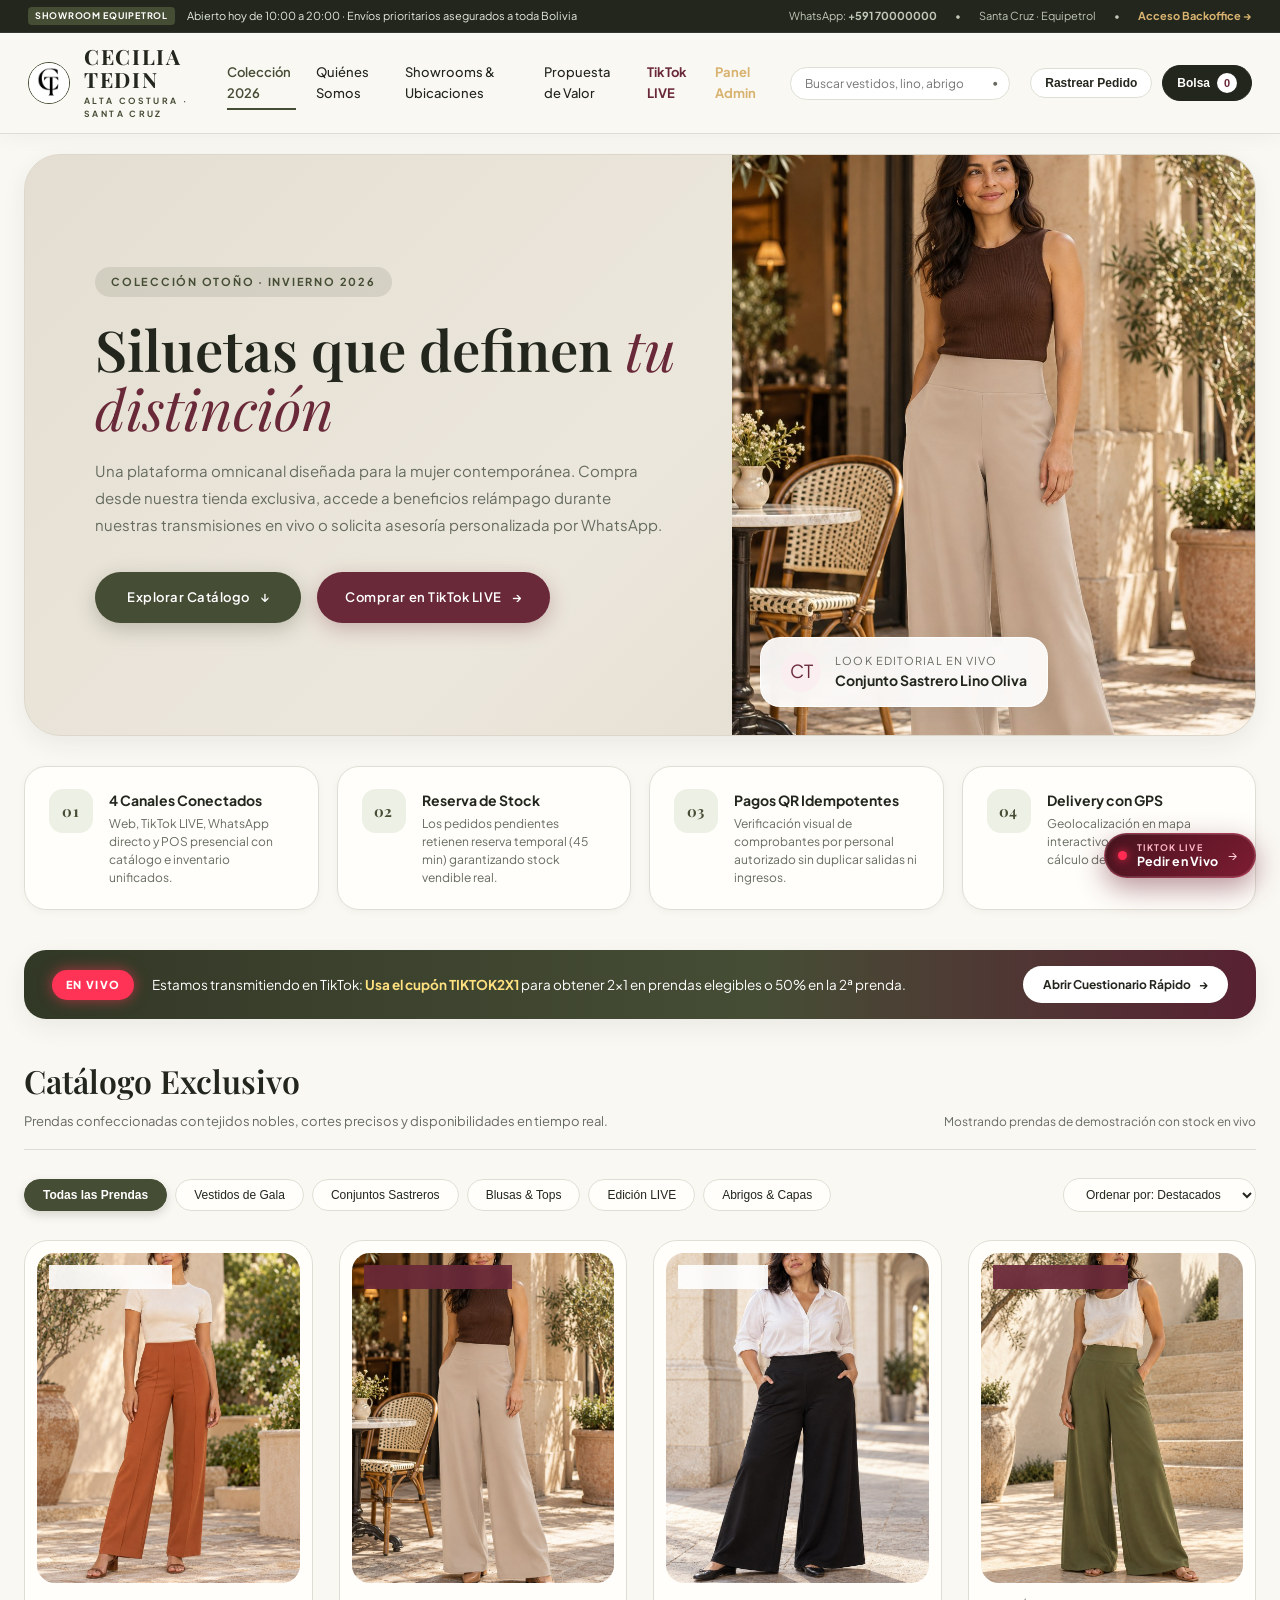
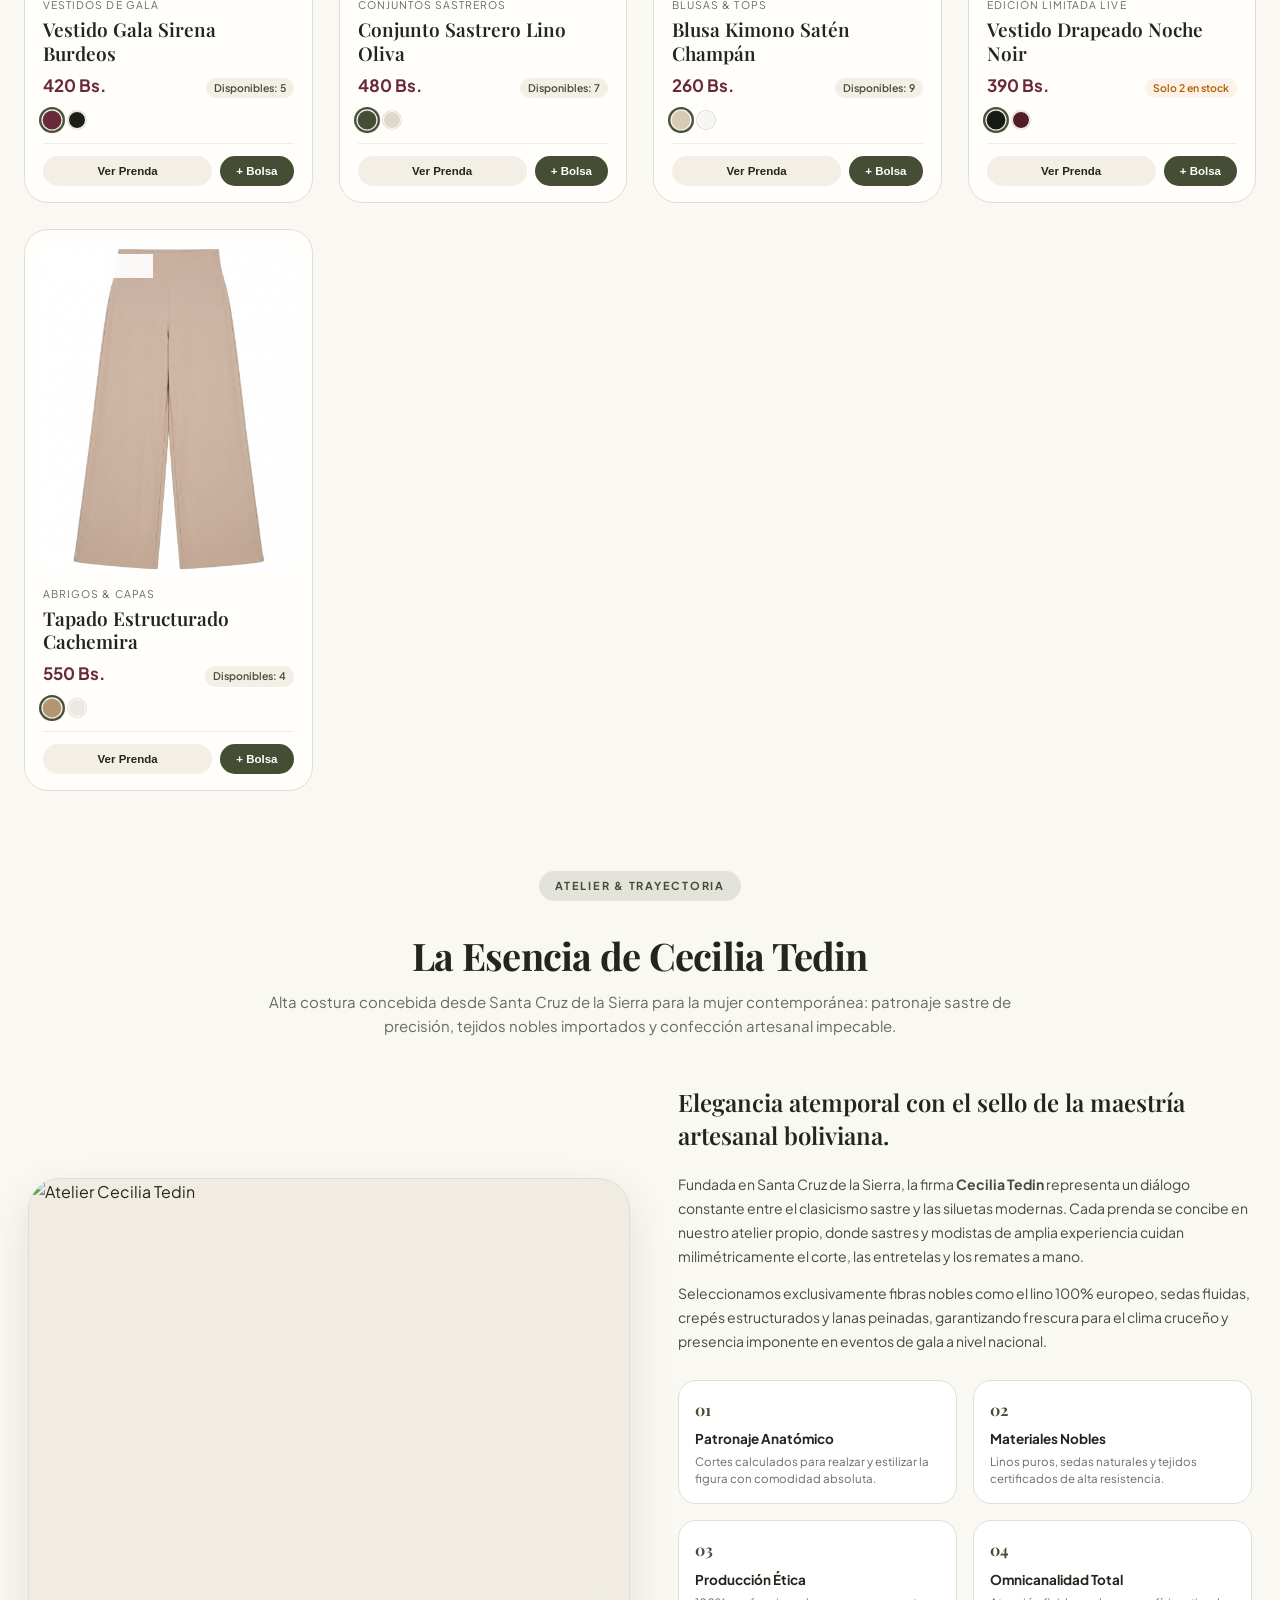
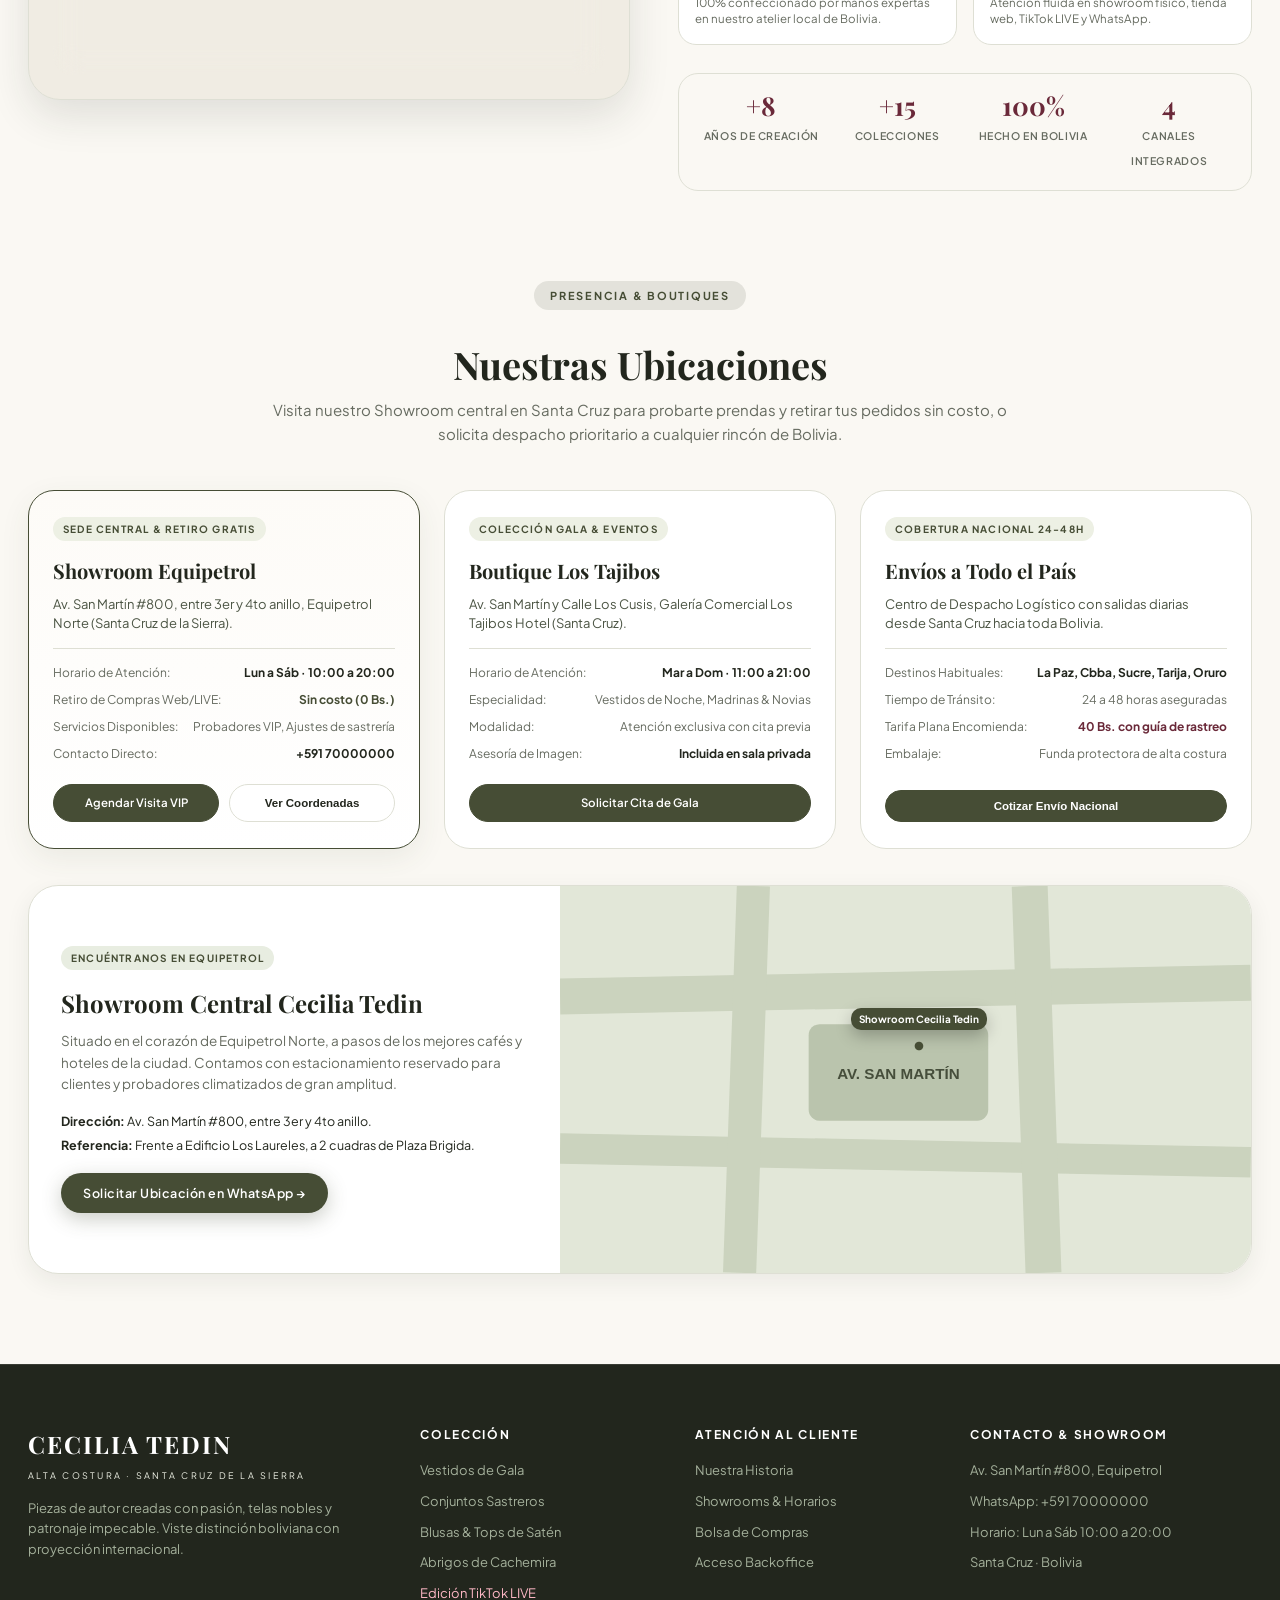
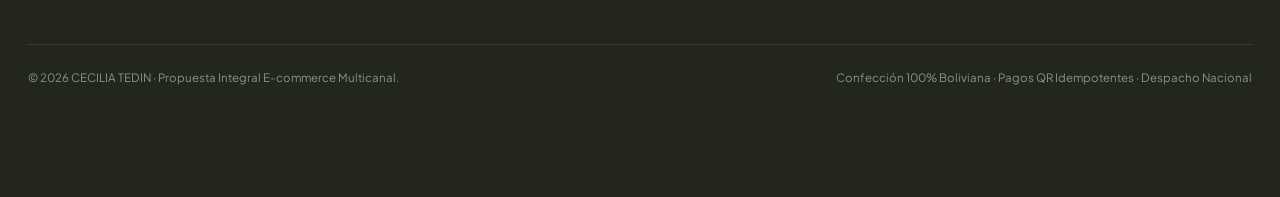
==== commit ab655232: "fix: eliminar margen blanco superior en los tres html y remover logo duplicado del sidebar en admin" ====
--- a/index.html
+++ b/index.html
@@ -11,7 +11,7 @@
   <!-- Estilos de la Propuesta Integral (3 Ventanas / Diapositivas) -->
   <link rel="stylesheet" href="./proposal-styles.css">
 </head>
-<body>
+<body style="margin:0;padding:0;">
 
   <!-- ========================================================================
        ENCABEZADO DE LA TIENDA / DASHBOARD PRINCIPAL (STOREFRONT HEADER)
--- a/proposal-styles.css
+++ b/proposal-styles.css
@@ -69,7 +69,8 @@
   color: var(--ct-ink);
   line-height: 1.6;
   overflow-x: hidden;
-  padding-top: 76px; /* Para la barra de control fija */
+  padding-top: 0;
+  margin: 0;
 }
 
 /* ==========================================================================
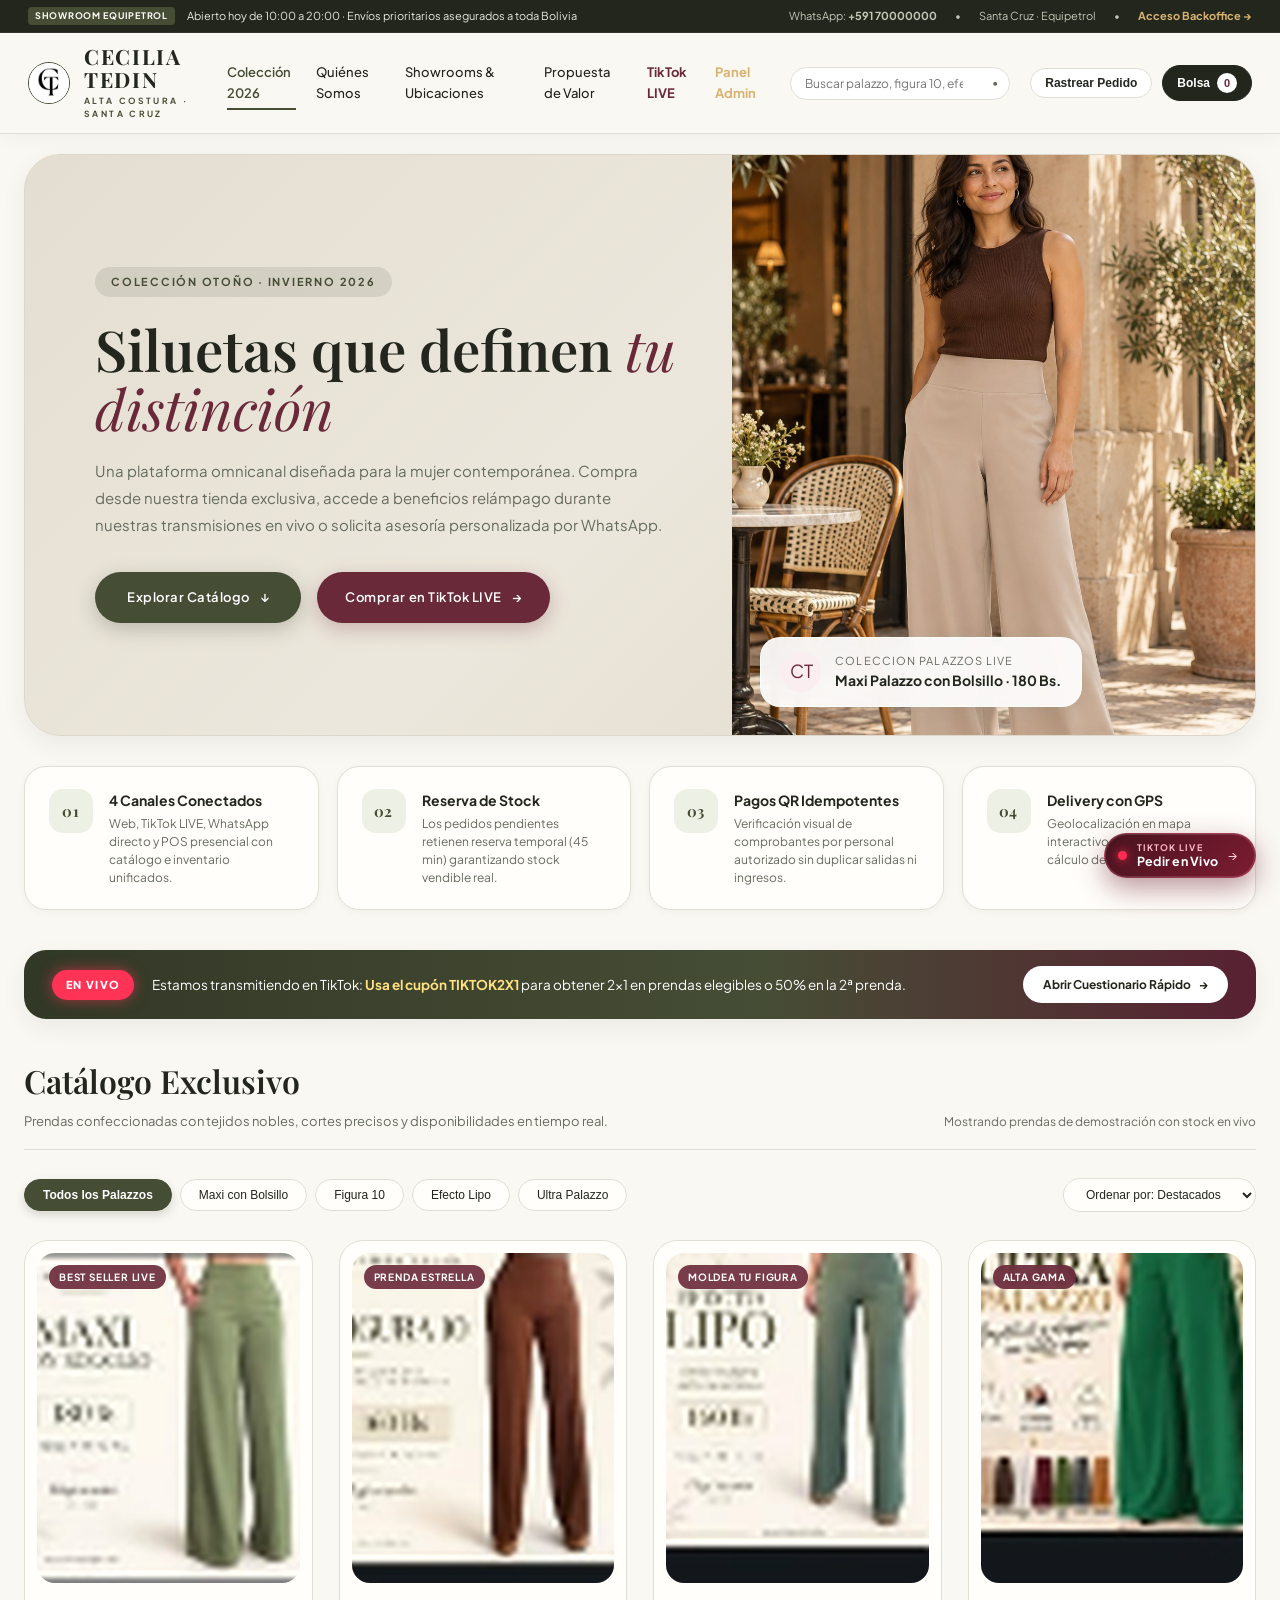
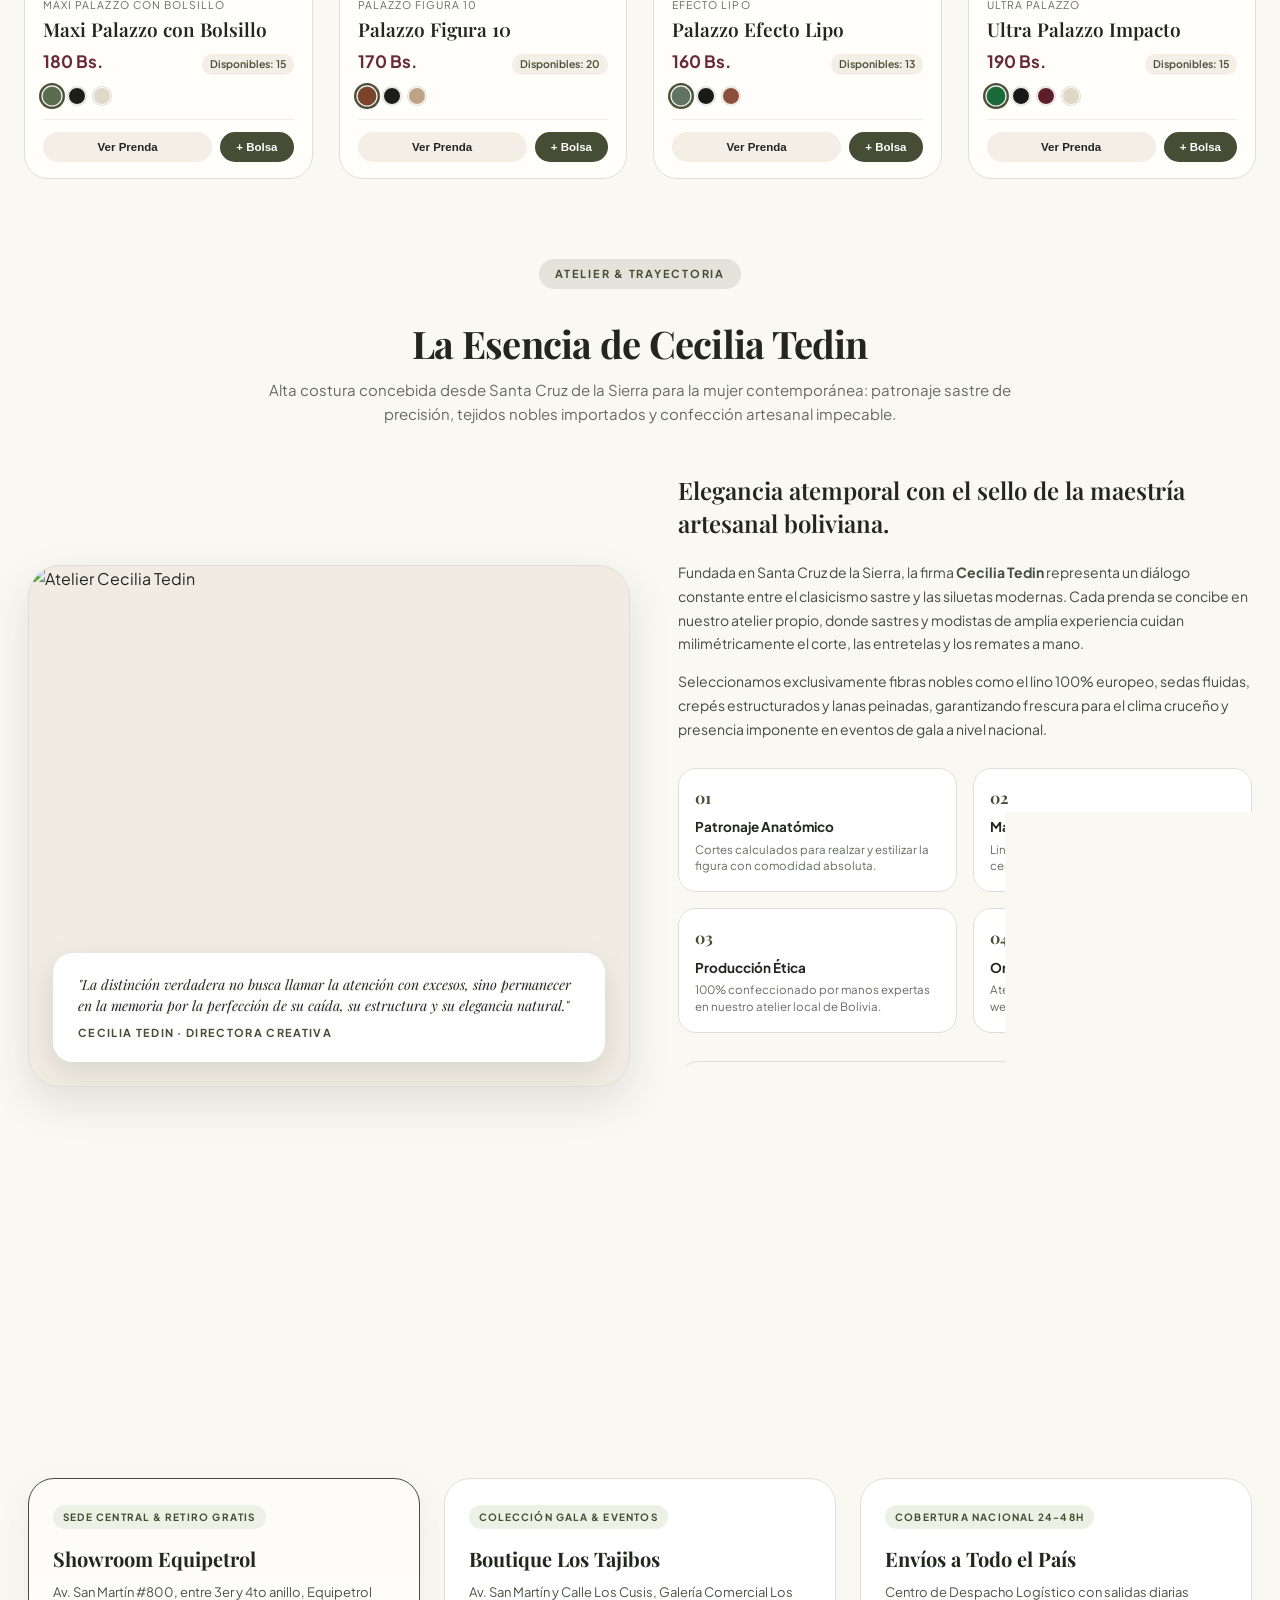
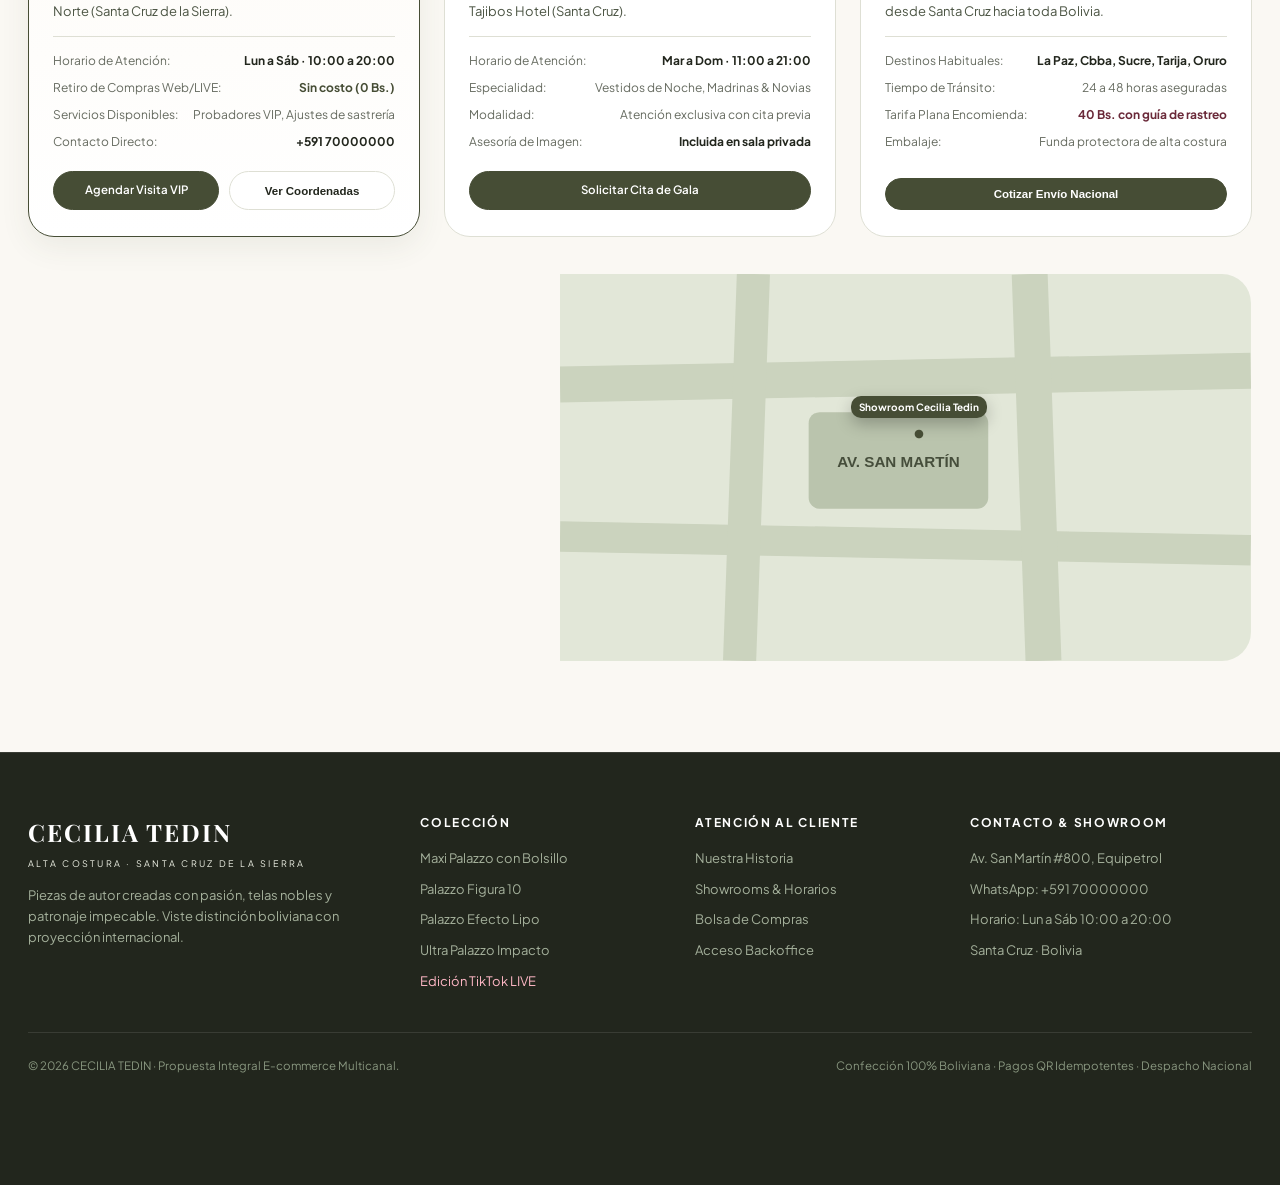
==== commit 26caf142: "feat: actualizar catalogo con los 4 productos reales de la marca y sus precios oficiales (180, 170, " ====
--- a/index.html
+++ b/index.html
@@ -61,7 +61,7 @@
 
       <!-- Buscador en Vivo Integrado en Header -->
       <div class="header-search-wrapper">
-        <input type="search" class="header-search-input" id="header-search-input" placeholder="Buscar vestidos, lino, abrigos..." oninput="window.CTApp.onHeaderSearch(this.value)">
+        <input type="search" class="header-search-input" id="header-search-input" placeholder="Buscar palazzo, figura 10, efecto lipo..." oninput="window.CTApp.onHeaderSearch(this.value)">
         <span class="header-search-icon">&bull;</span>
       </div>
 
@@ -106,8 +106,8 @@
         <div class="hero-floating-card">
           <div class="badge-icon">CT</div>
           <div>
-            <div class="text-title">Look Editorial En Vivo</div>
-            <div class="text-highlight">Conjunto Sastrero Lino Oliva</div>
+            <div class="text-title">Coleccion Palazzos LIVE</div>
+            <div class="text-highlight">Maxi Palazzo con Bolsillo &middot; 180 Bs.</div>
           </div>
         </div>
       </div>
@@ -173,12 +173,11 @@
       <!-- Barra de Filtros Interactivos -->
       <div class="filter-bar">
         <div class="category-pills">
-          <button class="cat-pill active" onclick="window.CTApp.filterCategory('all', this)">Todas las Prendas</button>
-          <button class="cat-pill" onclick="window.CTApp.filterCategory('vestidos', this)">Vestidos de Gala</button>
-          <button class="cat-pill" onclick="window.CTApp.filterCategory('conjuntos', this)">Conjuntos Sastreros</button>
-          <button class="cat-pill" onclick="window.CTApp.filterCategory('blusas', this)">Blusas & Tops</button>
-          <button class="cat-pill" onclick="window.CTApp.filterCategory('edicion-live', this)">Edición LIVE</button>
-          <button class="cat-pill" onclick="window.CTApp.filterCategory('abrigos', this)">Abrigos & Capas</button>
+          <button class="cat-pill active" onclick="window.CTApp.filterCategory('all', this)">Todos los Palazzos</button>
+          <button class="cat-pill" onclick="window.CTApp.filterCategory('maxi-palazzo', this)">Maxi con Bolsillo</button>
+          <button class="cat-pill" onclick="window.CTApp.filterCategory('figura-10', this)">Figura 10</button>
+          <button class="cat-pill" onclick="window.CTApp.filterCategory('efecto-lipo', this)">Efecto Lipo</button>
+          <button class="cat-pill" onclick="window.CTApp.filterCategory('ultra-palazzo', this)">Ultra Palazzo</button>
         </div>
 
         <div class="filter-actions">
@@ -453,10 +452,10 @@
         <div class="footer-links-col">
           <h4>Colección</h4>
           <div class="footer-links-list">
-            <a href="#catalogo" class="footer-link-item">Vestidos de Gala</a>
-            <a href="#catalogo" class="footer-link-item">Conjuntos Sastreros</a>
-            <a href="#catalogo" class="footer-link-item">Blusas & Tops de Satén</a>
-            <a href="#catalogo" class="footer-link-item">Abrigos de Cachemira</a>
+            <a href="#catalogo" class="footer-link-item">Maxi Palazzo con Bolsillo</a>
+            <a href="#catalogo" class="footer-link-item">Palazzo Figura 10</a>
+            <a href="#catalogo" class="footer-link-item">Palazzo Efecto Lipo</a>
+            <a href="#catalogo" class="footer-link-item">Ultra Palazzo Impacto</a>
             <a href="live.html" class="footer-link-item" style="color:#ffb8c6;">Edición TikTok LIVE</a>
           </div>
         </div>
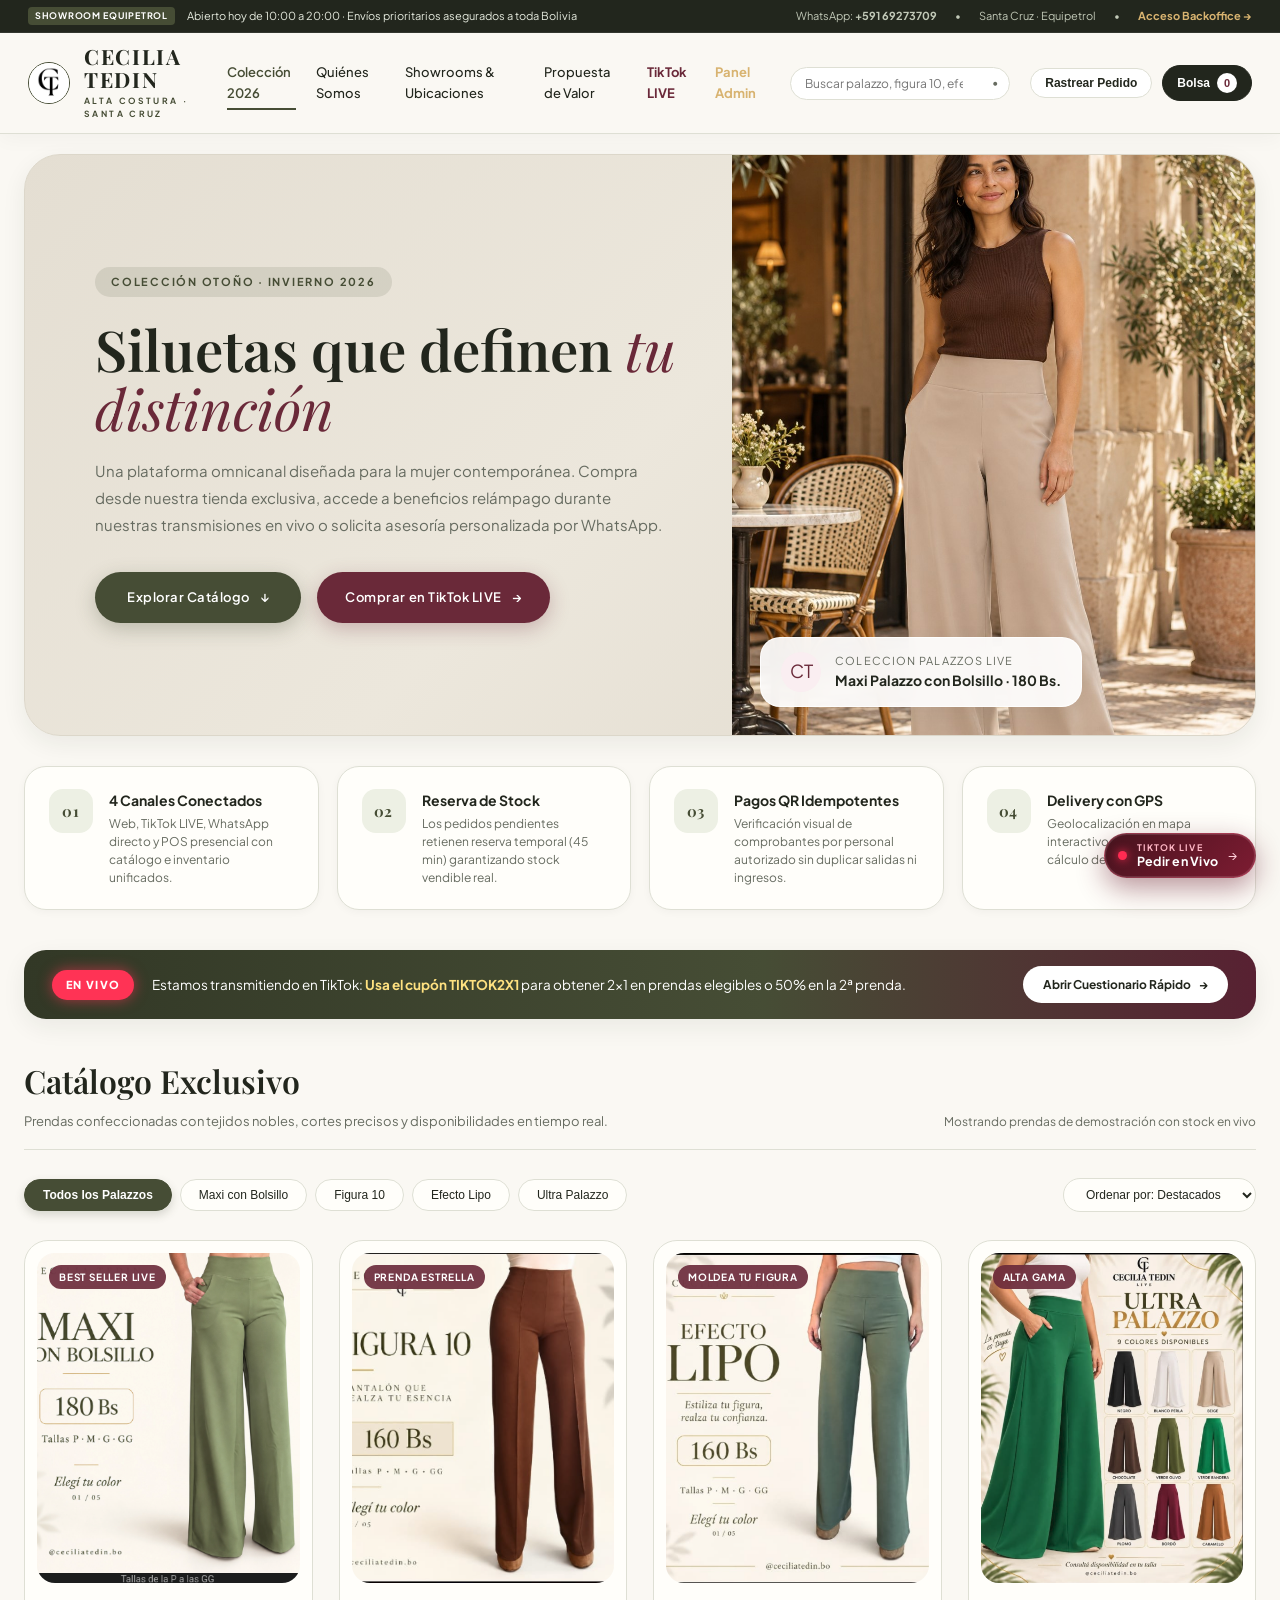
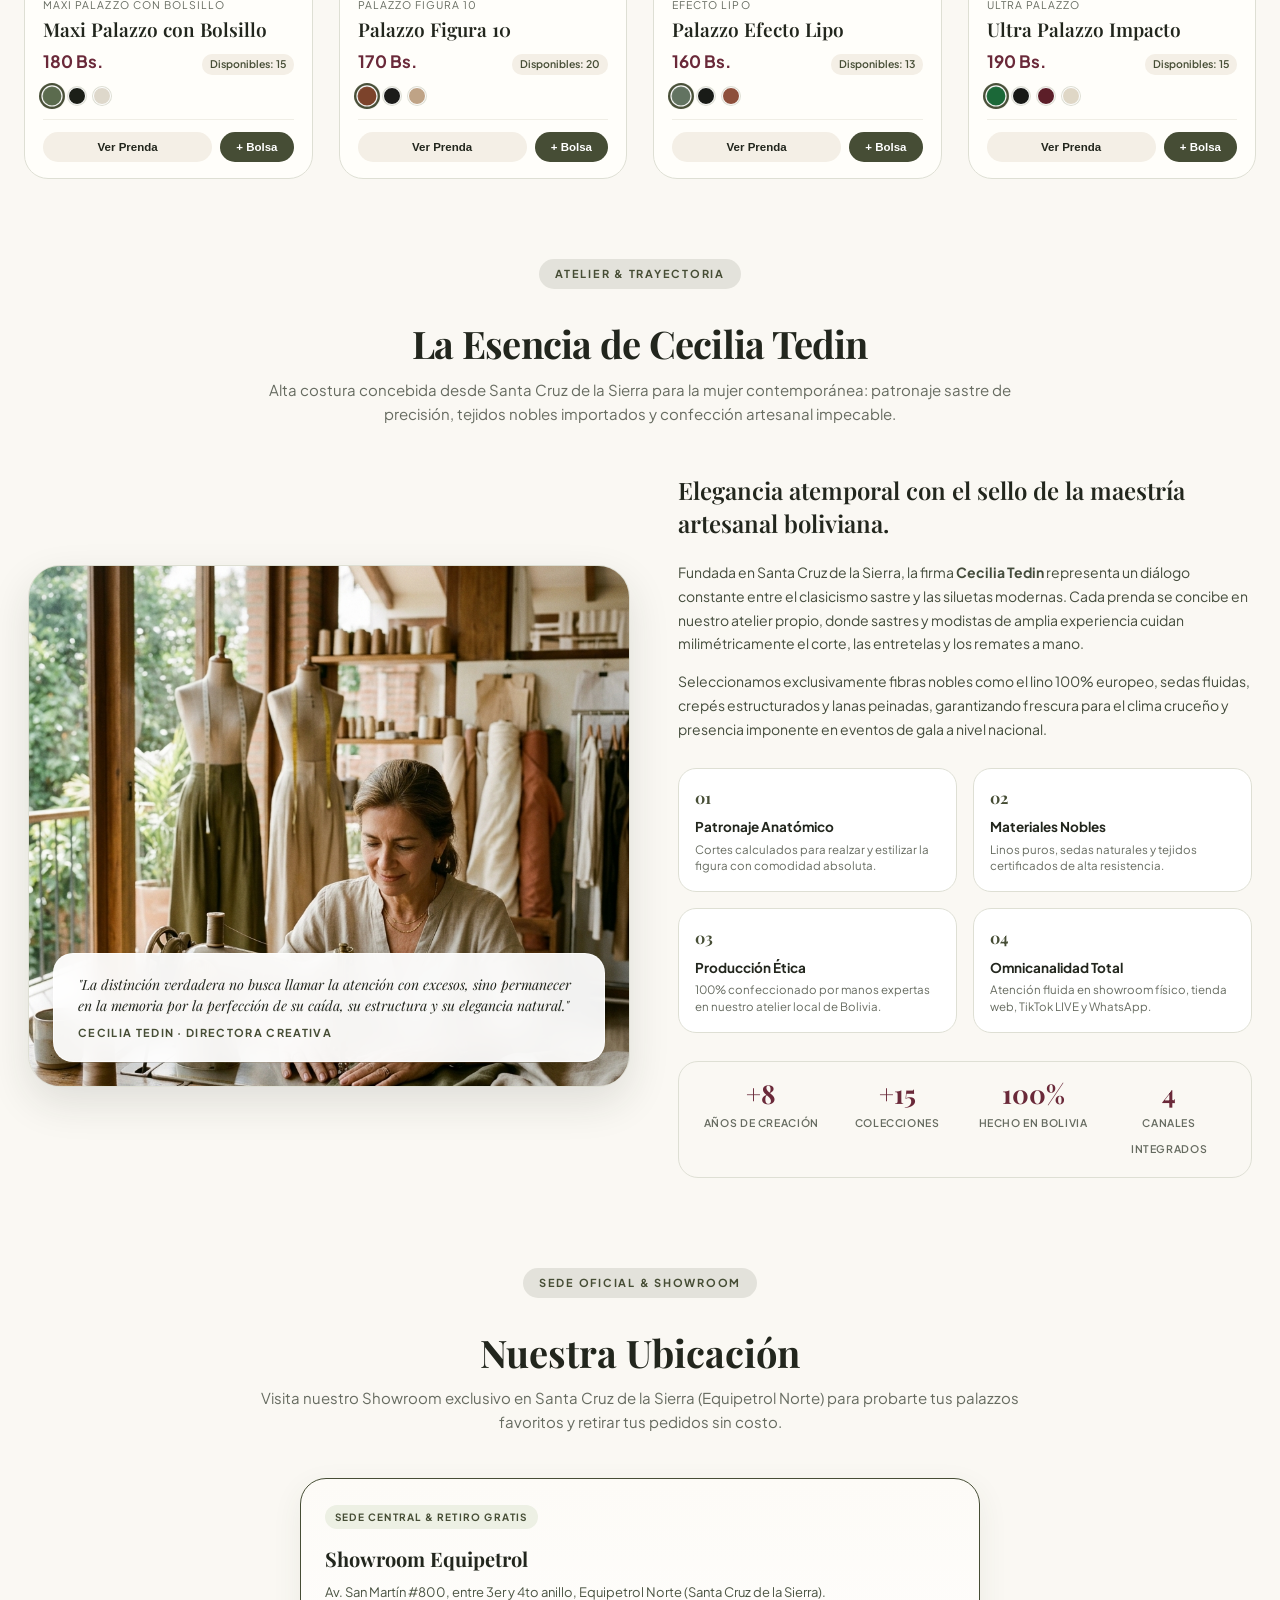
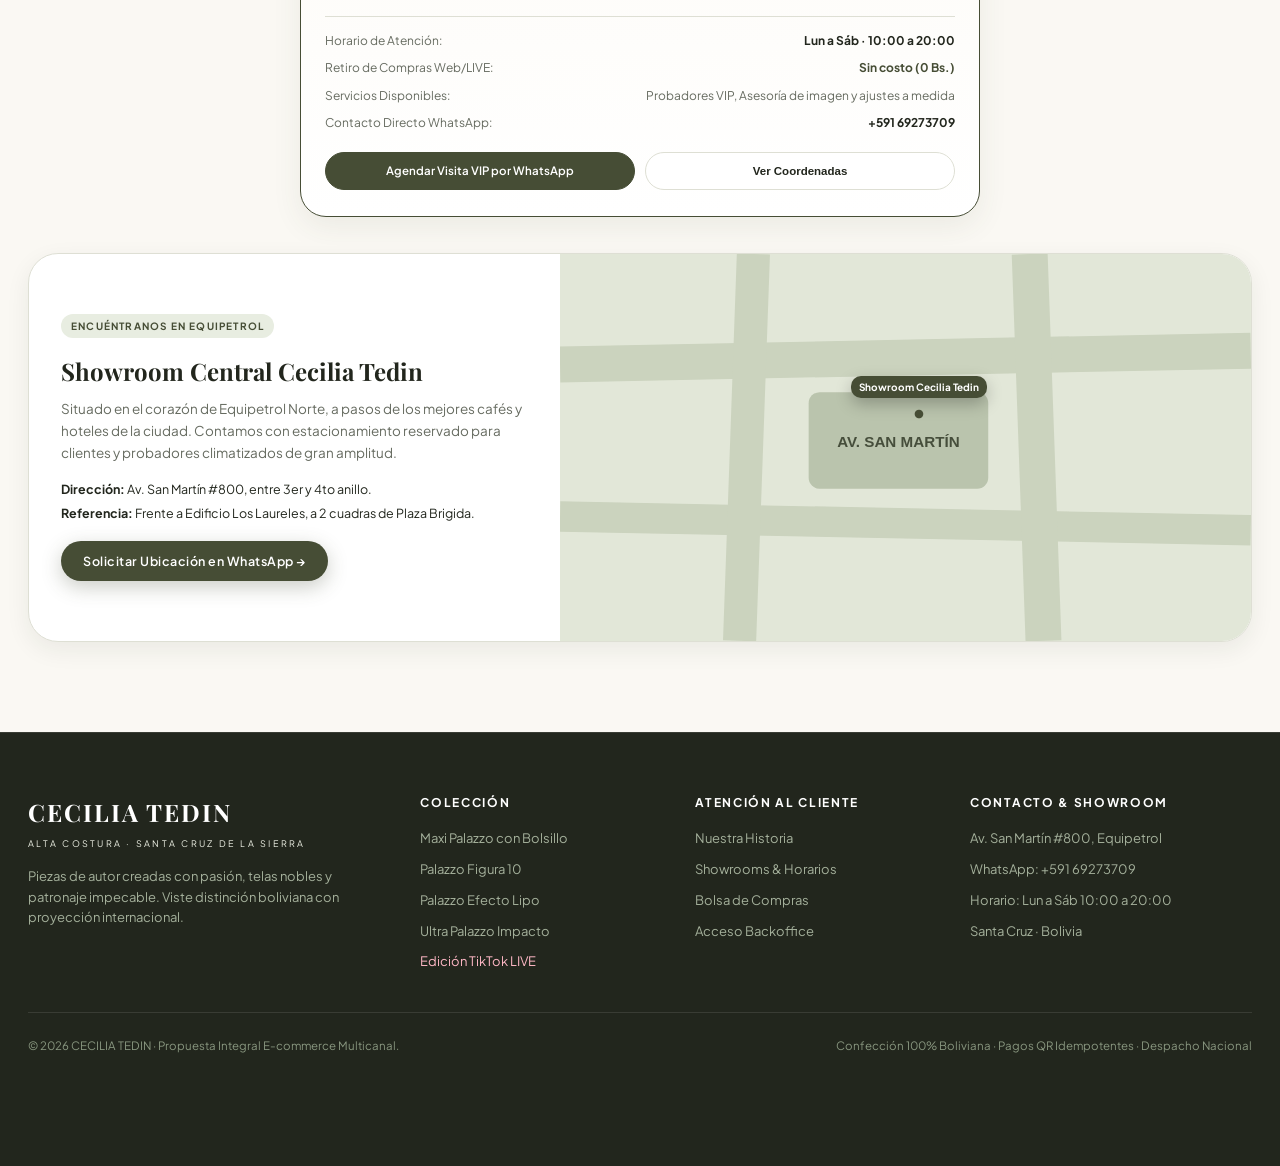
==== commit ac1e405d: "feat: agregar foto editorial de costura en atelier, concentrar ubicacion en Equipetrol y actualizar " ====
--- a/index.html
+++ b/index.html
@@ -24,8 +24,8 @@
         <span>Abierto hoy de 10:00 a 20:00 · Envíos prioritarios asegurados a toda Bolivia</span>
       </div>
       <div class="announcement-right">
-        <a href="https://api.whatsapp.com/send?phone=59170000000" target="_blank" class="announcement-link">
-          WhatsApp: <strong>+591 70000000</strong>
+        <a href="https://api.whatsapp.com/send?phone=59169273709" target="_blank" class="announcement-link">
+          WhatsApp: <strong>+591 69273709</strong>
         </a>
         <span>&bull;</span>
         <a href="#ubicaciones" class="announcement-link">Santa Cruz · Equipetrol</a>
@@ -210,7 +210,7 @@
       <div class="about-layout-grid">
         <!-- Tarjeta Visual Editorial -->
         <div class="about-media-card">
-          <img src="./CECILIA%20TEDIN%20LIVE%20%C2%B7%20Pedidos%20por%20WhatsApp_files/2b8a2e2d83274640156942e53fa6c5c04e22851fc37ecbcf0cfd1d8cf4248555.jpg" alt="Atelier Cecilia Tedin">
+          <img src="./CECILIA%20TEDIN%20LIVE%20%C2%B7%20Pedidos%20por%20WhatsApp_files/atelier_costura_cecilia_tedin.jpg" alt="Atelier de Costura y Confección Artesanal Cecilia Tedin">
           <div class="about-floating-quote">
             <p>
               "La distinción verdadera no busca llamar la atención con excesos, sino permanecer en la memoria por la perfección de su caída, su estructura y su elegancia natural."
@@ -286,16 +286,16 @@
          ======================================================================== -->
     <section id="ubicaciones" class="locations-section">
       <div class="locations-header-wrap">
-        <span class="hero-tag">Presencia & Boutiques</span>
-        <h2>Nuestras Ubicaciones</h2>
+        <span class="hero-tag">Sede Oficial & Showroom</span>
+        <h2>Nuestra Ubicación</h2>
         <p>
-          Visita nuestro Showroom central en Santa Cruz para probarte prendas y retirar tus pedidos sin costo, o solicita despacho prioritario a cualquier rincón de Bolivia.
+          Visita nuestro Showroom exclusivo en Santa Cruz de la Sierra (Equipetrol Norte) para probarte tus palazzos favoritos y retirar tus pedidos sin costo.
         </p>
       </div>
 
-      <!-- Cuadrícula de 3 Puntos de Atención -->
-      <div class="locations-cards-grid">
-        <!-- Punto 1: Showroom Central Equipetrol -->
+      <!-- Única Ubicación Oficial: Showroom Equipetrol -->
+      <div class="locations-cards-grid" style="grid-template-columns: 1fr; max-width: 680px; margin: 0 auto 36px;">
+        <!-- Showroom Central Equipetrol -->
         <div class="location-card featured">
           <span class="location-card-tag">Sede Central & Retiro Gratis</span>
           <h3>Showroom Equipetrol</h3>
@@ -313,83 +313,19 @@
             </div>
             <div class="location-detail-row">
               <span>Servicios Disponibles:</span>
-              <span>Probadores VIP, Ajustes de sastrería</span>
+              <span>Probadores VIP, Asesoría de imagen y ajustes a medida</span>
             </div>
             <div class="location-detail-row">
-              <span>Contacto Directo:</span>
-              <strong>+591 70000000</strong>
+              <span>Contacto Directo WhatsApp:</span>
+              <strong>+591 69273709</strong>
             </div>
           </div>
           <div class="location-actions-row">
-            <a href="https://api.whatsapp.com/send?phone=59170000000&text=Hola%20Cecilia%20Tedin,%20deseo%20agendar%20una%20visita%20en%20el%20Showroom%20Equipetrol" target="_blank" class="btn-location-action primary">
-              Agendar Visita VIP
+            <a href="https://api.whatsapp.com/send?phone=59169273709&text=Hola%20Cecilia%20Tedin,%20deseo%20agendar%20una%20visita%20en%20el%20Showroom%20Equipetrol" target="_blank" class="btn-location-action primary">
+              Agendar Visita VIP por WhatsApp
             </a>
             <button type="button" class="btn-location-action" onclick="alert('Ubicación: Av. San Martín #800, Equipetrol Norte. Coordenadas: -17.7654, -63.1952')">
               Ver Coordenadas
-            </button>
-          </div>
-        </div>
-
-        <!-- Punto 2: Boutique Hotel Los Tajibos -->
-        <div class="location-card">
-          <span class="location-card-tag">Colección Gala & Eventos</span>
-          <h3>Boutique Los Tajibos</h3>
-          <p class="location-address">
-            Av. San Martín y Calle Los Cusis, Galería Comercial Los Tajibos Hotel (Santa Cruz).
-          </p>
-          <div class="location-detail-list">
-            <div class="location-detail-row">
-              <span>Horario de Atención:</span>
-              <strong>Mar a Dom · 11:00 a 21:00</strong>
-            </div>
-            <div class="location-detail-row">
-              <span>Especialidad:</span>
-              <span>Vestidos de Noche, Madrinas & Novias</span>
-            </div>
-            <div class="location-detail-row">
-              <span>Modalidad:</span>
-              <span>Atención exclusiva con cita previa</span>
-            </div>
-            <div class="location-detail-row">
-              <span>Asesoría de Imagen:</span>
-              <strong>Incluida en sala privada</strong>
-            </div>
-          </div>
-          <div class="location-actions-row">
-            <a href="https://api.whatsapp.com/send?phone=59170000000&text=Hola%20Cecilia%20Tedin,%20deseo%20solicitar%20cita%20en%20la%20Boutique%20Los%20Tajibos" target="_blank" class="btn-location-action primary">
-              Solicitar Cita de Gala
-            </a>
-          </div>
-        </div>
-
-        <!-- Punto 3: Red de Despacho Nacional -->
-        <div class="location-card">
-          <span class="location-card-tag">Cobertura Nacional 24-48h</span>
-          <h3>Envíos a Todo el País</h3>
-          <p class="location-address">
-            Centro de Despacho Logístico con salidas diarias desde Santa Cruz hacia toda Bolivia.
-          </p>
-          <div class="location-detail-list">
-            <div class="location-detail-row">
-              <span>Destinos Habituales:</span>
-              <strong>La Paz, Cbba, Sucre, Tarija, Oruro</strong>
-            </div>
-            <div class="location-detail-row">
-              <span>Tiempo de Tránsito:</span>
-              <span>24 a 48 horas aseguradas</span>
-            </div>
-            <div class="location-detail-row">
-              <span>Tarifa Plana Encomienda:</span>
-              <strong style="color:var(--ct-wine);">40 Bs. con guía de rastreo</strong>
-            </div>
-            <div class="location-detail-row">
-              <span>Embalaje:</span>
-              <span>Funda protectora de alta costura</span>
-            </div>
-          </div>
-          <div class="location-actions-row">
-            <button type="button" class="btn-location-action primary" onclick="window.CTApp.switchWindow(2); window.CTApp.setMobileDeliveryMode('national');">
-              Cotizar Envío Nacional
             </button>
           </div>
         </div>
@@ -408,7 +344,7 @@
             <p style="margin-top:4px;"><strong>Referencia:</strong> Frente a Edificio Los Laureles, a 2 cuadras de Plaza Brigida.</p>
           </div>
           <div>
-            <a href="https://api.whatsapp.com/send?phone=59170000000&text=Hola%20Cecilia%20Tedin,%20solicito%20la%20ubicaci%C3%B3n%20en%20tiempo%20real%20del%20Showroom" target="_blank" class="btn-primary-ct" style="text-decoration:none;display:inline-flex;padding:10px 22px;font-size:12.5px;">
+            <a href="https://api.whatsapp.com/send?phone=59169273709&text=Hola%20Cecilia%20Tedin,%20solicito%20la%20ubicaci%C3%B3n%20en%20tiempo%20real%20del%20Showroom" target="_blank" class="btn-primary-ct" style="text-decoration:none;display:inline-flex;padding:10px 22px;font-size:12.5px;">
               Solicitar Ubicación en WhatsApp &rarr;
             </a>
           </div>
@@ -476,7 +412,7 @@
           <h4>Contacto & Showroom</h4>
           <div class="footer-links-list">
             <span class="footer-link-item">Av. San Martín #800, Equipetrol</span>
-            <span class="footer-link-item">WhatsApp: +591 70000000</span>
+            <span class="footer-link-item">WhatsApp: +591 69273709</span>
             <span class="footer-link-item">Horario: Lun a Sáb 10:00 a 20:00</span>
             <span class="footer-link-item">Santa Cruz · Bolivia</span>
           </div>
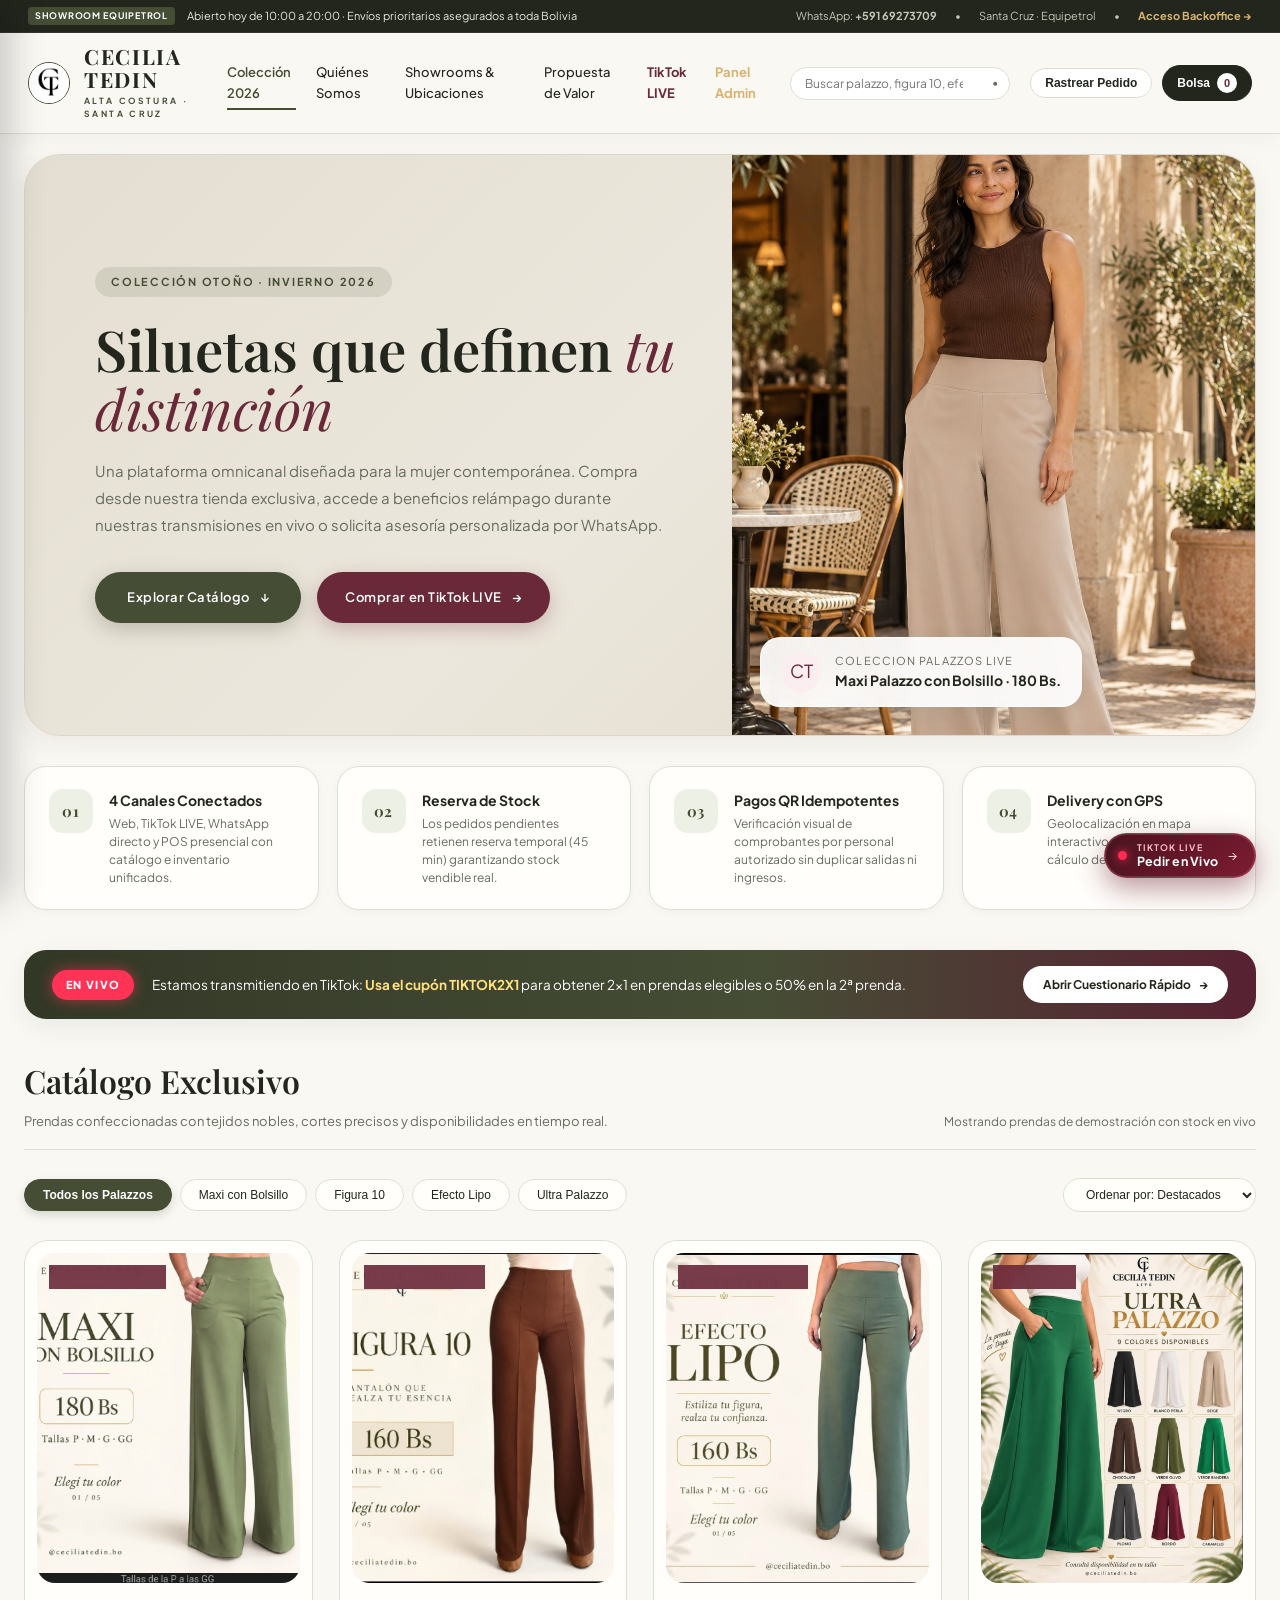
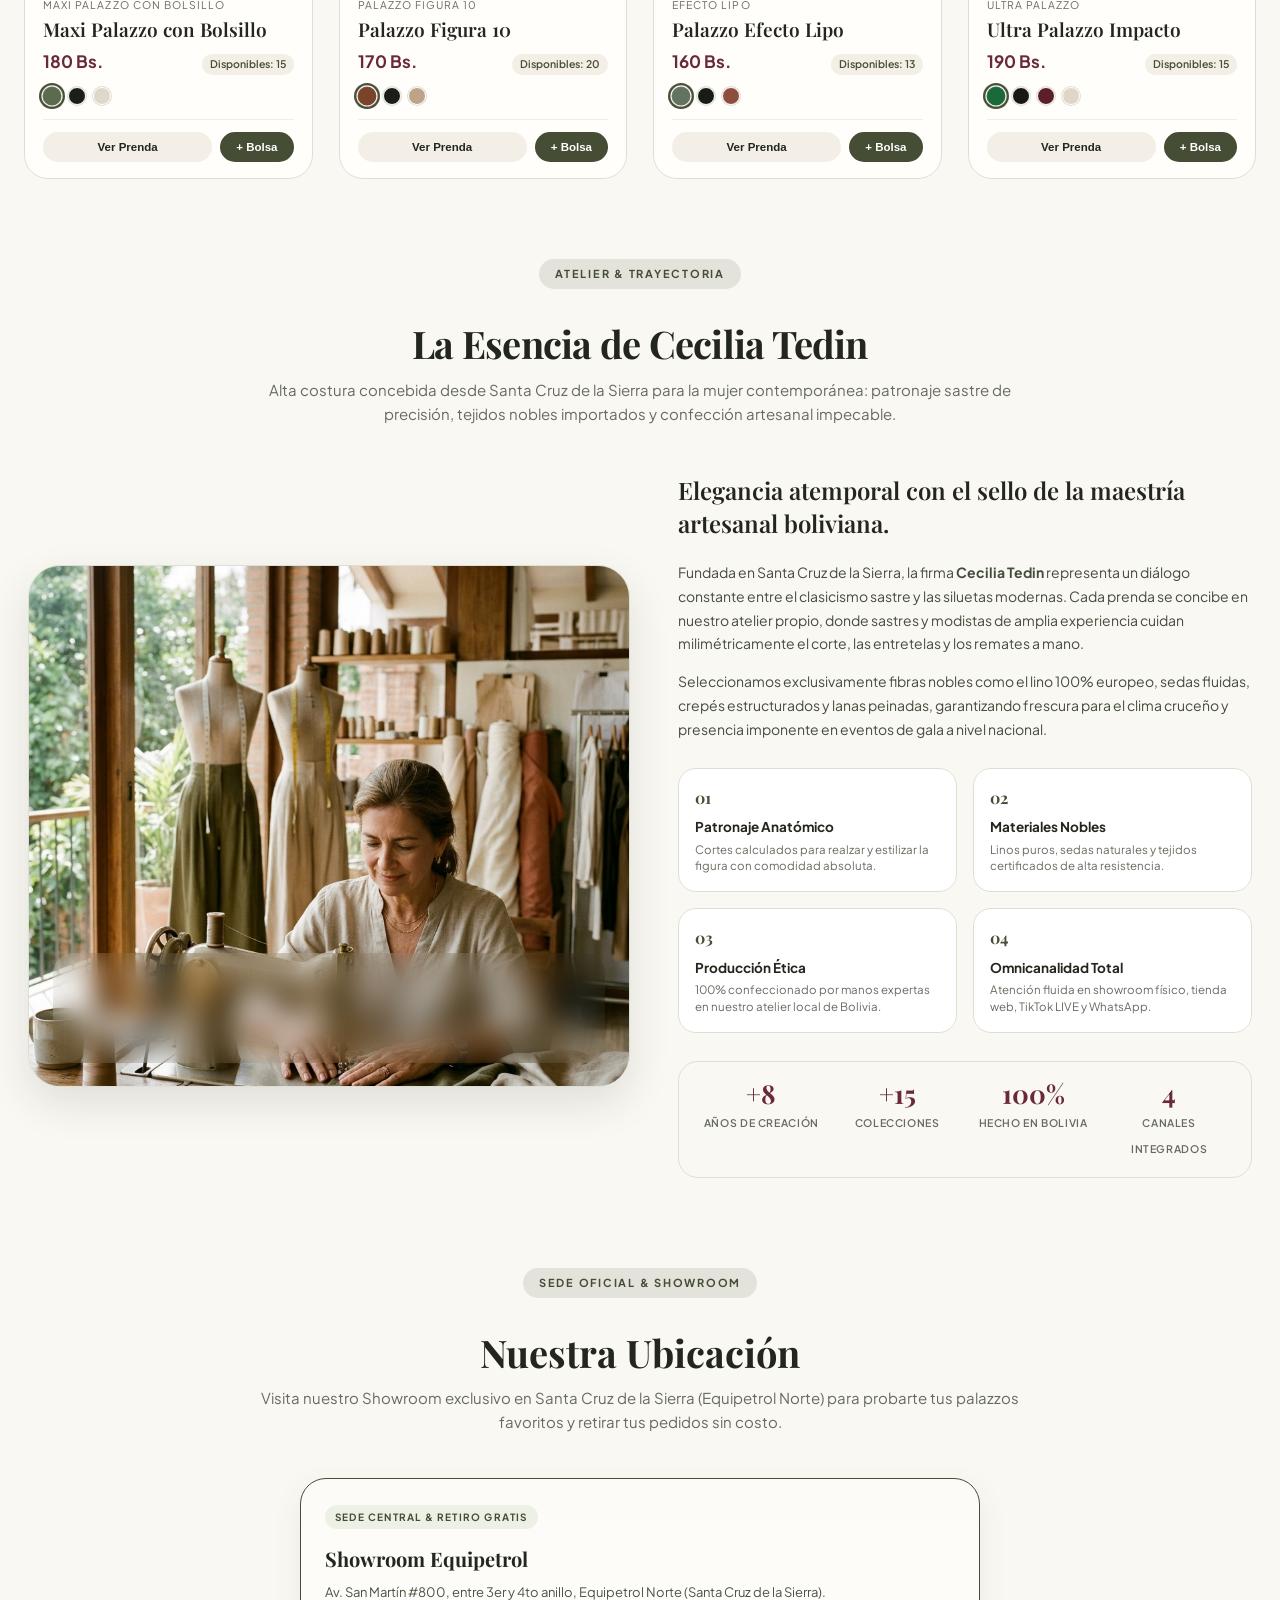
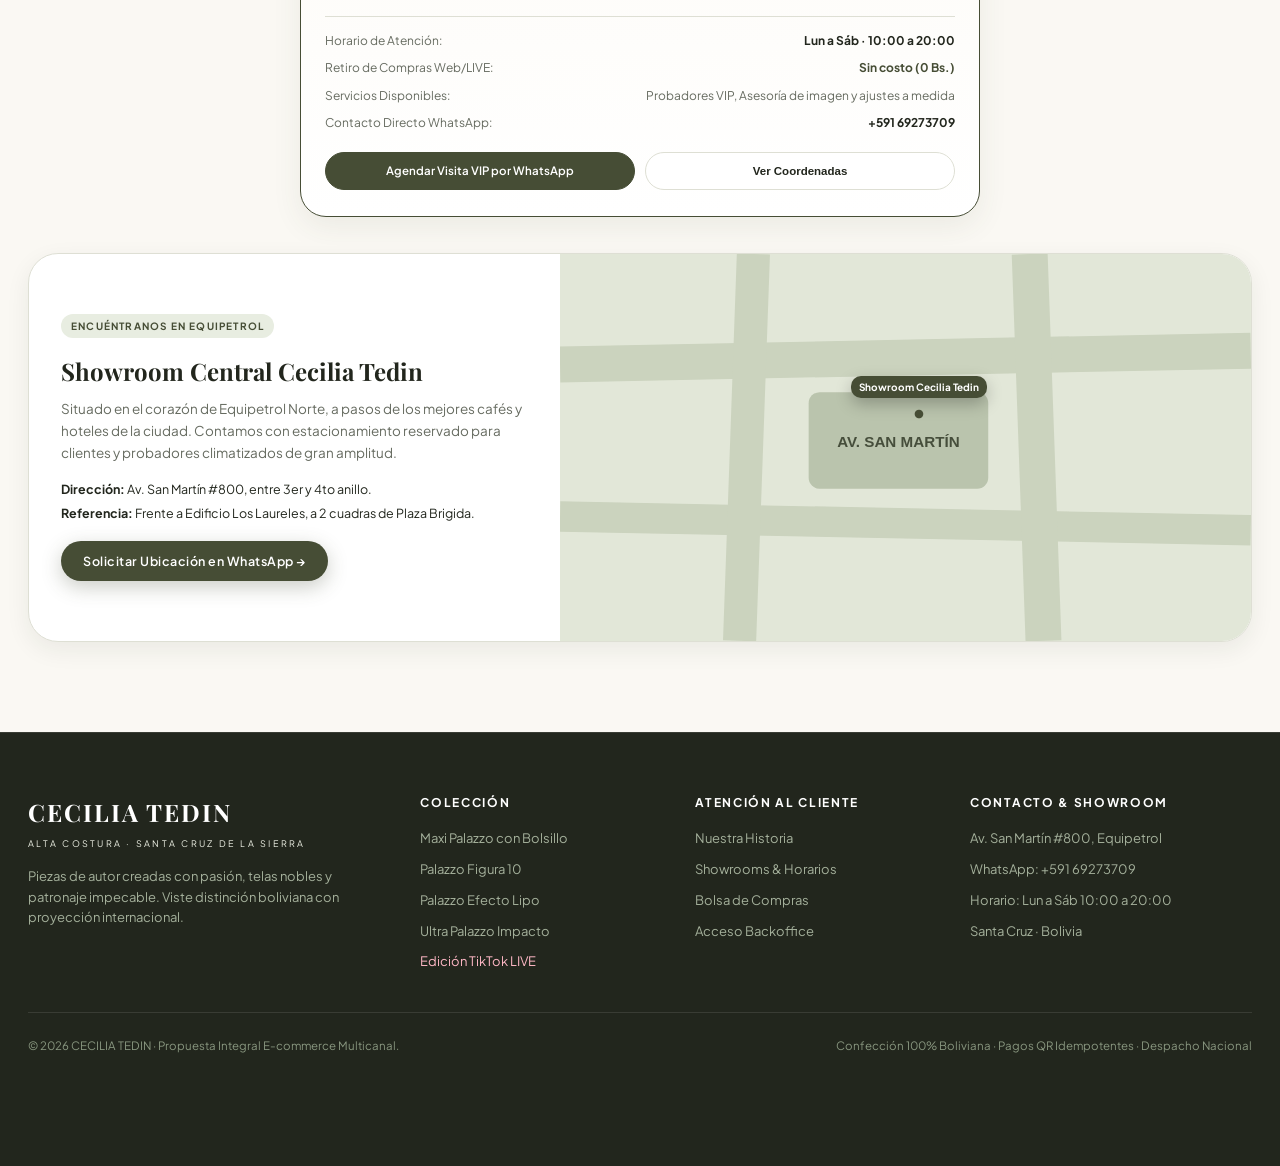
==== commit 3a7a2811: "feat: adaptabilidad responsiva integral en moviles y cuestionario nativo sin marco" ====
--- a/index.html
+++ b/index.html
@@ -67,6 +67,9 @@
 
       <!-- Acciones de Usuario y Bolsa -->
       <div class="header-actions-group">
+        <button type="button" class="header-action-btn mobile-menu-toggle-btn" id="btn-mobile-menu" aria-label="Abrir Menú" onclick="window.CTApp.toggleStorefrontMobileMenu()">
+          <span>&equiv; Menú</span>
+        </button>
         <button type="button" class="header-action-btn" onclick="alert('Seguimiento de pedido: Ingresa tu código de orden ej. CT-8040')">
           <span>Rastrear Pedido</span>
         </button>
@@ -77,6 +80,30 @@
       </div>
     </nav>
   </header>
+
+  <!-- Cajón de Menú Móvil Tienda -->
+  <div class="storefront-mobile-overlay" id="storefront-mobile-overlay" onclick="window.CTApp.closeStorefrontMobileMenu()"></div>
+  <aside class="storefront-mobile-drawer" id="storefront-mobile-drawer">
+    <div style="display:flex;justify-content:space-between;align-items:center;margin-bottom:20px;border-bottom:1px solid var(--ct-line);padding-bottom:14px;">
+      <div style="font-family:var(--font-serif);font-weight:700;font-size:16px;">CECILIA TEDIN</div>
+      <button type="button" class="btn-close-modal" style="position:static;width:32px;height:32px;" onclick="window.CTApp.closeStorefrontMobileMenu()">&times;</button>
+    </div>
+    <div class="storefront-mobile-search" style="margin-bottom:18px;">
+      <input type="search" placeholder="Buscar palazzo..." class="header-search-input" style="width:100%;font-size:15px;padding:10px 14px;box-sizing:border-box;" oninput="window.CTApp.onHeaderSearch(this.value)">
+    </div>
+    <nav style="display:flex;flex-direction:column;gap:8px;">
+      <a href="#catalogo" class="storefront-mobile-nav-link" onclick="window.CTApp.closeStorefrontMobileMenu()">Colección Palazzos</a>
+      <a href="#quienes-somos" class="storefront-mobile-nav-link" onclick="window.CTApp.closeStorefrontMobileMenu()">Quiénes Somos & Atelier</a>
+      <a href="#ubicaciones" class="storefront-mobile-nav-link" onclick="window.CTApp.closeStorefrontMobileMenu()">Showroom Equipetrol</a>
+      <a href="#pilares" class="storefront-mobile-nav-link" onclick="window.CTApp.closeStorefrontMobileMenu()">Propuesta de Valor</a>
+      <a href="live.html" class="storefront-mobile-nav-link" style="color:var(--ct-wine);font-weight:700;">Venta Rápida TikTok LIVE &rarr;</a>
+      <a href="admin.html" class="storefront-mobile-nav-link" style="color:#d8b370;font-weight:700;">Panel Administrativo &rarr;</a>
+    </nav>
+    <div style="margin-top:auto;padding-top:20px;border-top:1px solid var(--ct-line);font-size:12px;color:var(--ct-muted);">
+      <div>WhatsApp Oficial:</div>
+      <a href="https://api.whatsapp.com/send?phone=59169273709" target="_blank" style="color:var(--ct-olive);font-weight:700;text-decoration:none;font-size:13px;">+591 69273709</a>
+    </div>
+  </aside>
 
   <!-- ========================================================================
        VENTANA 1: EXPERIENCIA DEL CLIENTE (LANDING & CATÁLOGO CURADO)
--- a/proposal-styles.css
+++ b/proposal-styles.css
@@ -2643,7 +2643,208 @@
   font-size: 18px;
 }
 
-/* Responsive adjustments */
+/* ==========================================================================
+   ELEMENTOS DE INTERFAZ MOVIL NATIVOS (DRAWER Y BACKOFFICE)
+   ========================================================================== */
+.mobile-menu-toggle-btn {
+  display: none;
+}
+
+.storefront-mobile-overlay {
+  position: fixed;
+  inset: 0;
+  background: rgba(22, 26, 18, 0.65);
+  backdrop-filter: blur(4px);
+  -webkit-backdrop-filter: blur(4px);
+  z-index: 2200;
+  opacity: 0;
+  pointer-events: none;
+  transition: opacity 0.3s ease;
+}
+
+.storefront-mobile-overlay.open {
+  opacity: 1;
+  pointer-events: auto;
+}
+
+.storefront-mobile-drawer {
+  position: fixed;
+  top: 0;
+  left: 0;
+  bottom: 0;
+  width: 310px;
+  max-width: 86vw;
+  background: #faf8f3;
+  z-index: 2210;
+  transform: translateX(-100%);
+  transition: transform 0.3s cubic-bezier(0.16, 1, 0.3, 1);
+  box-shadow: 10px 0 35px rgba(0, 0, 0, 0.2);
+  display: flex;
+  flex-direction: column;
+  padding: 24px 20px;
+  box-sizing: border-box;
+  overflow-y: auto;
+}
+
+.storefront-mobile-drawer.open {
+  transform: translateX(0);
+}
+
+.storefront-mobile-nav-link {
+  display: block;
+  padding: 12px 14px;
+  font-size: 14px;
+  color: var(--ct-ink);
+  text-decoration: none;
+  border-radius: 10px;
+  font-weight: 500;
+  transition: background 0.2s;
+}
+
+.storefront-mobile-nav-link:hover,
+.storefront-mobile-nav-link:active {
+  background: #efece1;
+  color: var(--ct-olive);
+}
+
+/* Panel Administrativo: Barra Movil, Pildoras y Off-canvas */
+.admin-mobile-topbar {
+  display: none;
+  background: #1e241b;
+  color: #fff;
+  padding: 10px 16px;
+  border-bottom: 1px solid #2e3629;
+  align-items: center;
+  justify-content: space-between;
+  position: sticky;
+  top: 0;
+  z-index: 1000;
+}
+
+.btn-admin-mobile-menu {
+  background: rgba(255, 255, 255, 0.12);
+  border: 1px solid rgba(255, 255, 255, 0.2);
+  color: #fff;
+  padding: 6px 12px;
+  border-radius: 8px;
+  font-size: 12.5px;
+  font-weight: 600;
+  display: inline-flex;
+  align-items: center;
+  gap: 6px;
+  cursor: pointer;
+}
+
+.admin-menu-icon {
+  font-size: 16px;
+  line-height: 1;
+}
+
+.admin-mobile-title {
+  font-family: var(--font-serif);
+  font-weight: 600;
+  font-size: 13.5px;
+  color: #d8b370;
+  letter-spacing: 0.03em;
+  white-space: nowrap;
+  overflow: hidden;
+  text-overflow: ellipsis;
+  max-width: 50%;
+}
+
+.btn-admin-mobile-back {
+  color: #c7cebc;
+  text-decoration: none;
+  font-size: 11.5px;
+  font-weight: 600;
+  padding: 6px 10px;
+  border-radius: 6px;
+  background: rgba(255, 255, 255, 0.08);
+}
+
+.admin-quick-pills-bar {
+  display: none;
+  background: #252c21;
+  padding: 8px 14px;
+  gap: 8px;
+  overflow-x: auto;
+  white-space: nowrap;
+  -webkit-overflow-scrolling: touch;
+  scrollbar-width: none;
+  border-bottom: 1px solid #333d2e;
+}
+
+.admin-quick-pills-bar::-webkit-scrollbar {
+  display: none;
+}
+
+.admin-quick-pill {
+  flex-shrink: 0;
+  background: rgba(255, 255, 255, 0.08);
+  border: 1px solid rgba(255, 255, 255, 0.12);
+  color: #c7cebc;
+  padding: 6px 14px;
+  border-radius: 999px;
+  font-size: 11.5px;
+  font-weight: 500;
+  cursor: pointer;
+  transition: all 0.2s;
+  display: inline-flex;
+  align-items: center;
+  gap: 6px;
+}
+
+.admin-quick-pill.active {
+  background: var(--ct-olive);
+  border-color: var(--ct-olive);
+  color: #fff;
+  font-weight: 700;
+  box-shadow: 0 2px 8px rgba(0, 0, 0, 0.25);
+}
+
+.quick-pill-badge {
+  background: var(--ct-wine);
+  color: #fff;
+  font-size: 9.5px;
+  font-weight: 800;
+  padding: 1px 6px;
+  border-radius: 999px;
+}
+
+.admin-sidebar-overlay {
+  position: fixed;
+  inset: 0;
+  background: rgba(0, 0, 0, 0.65);
+  backdrop-filter: blur(3px);
+  -webkit-backdrop-filter: blur(3px);
+  z-index: 1290;
+  opacity: 0;
+  pointer-events: none;
+  transition: opacity 0.3s ease;
+}
+
+.admin-sidebar-overlay.open {
+  opacity: 1;
+  pointer-events: auto;
+}
+
+.admin-sidebar-close-btn {
+  display: none;
+  background: rgba(255, 255, 255, 0.12);
+  border: 1px solid rgba(255, 255, 255, 0.2);
+  color: #fff;
+  width: 32px;
+  height: 32px;
+  border-radius: 50%;
+  font-size: 18px;
+  line-height: 1;
+  cursor: pointer;
+  place-items: center;
+}
+
+/* ==========================================================================
+   REGLAS RESPONSIVAS MULTI-DISPOSITIVO
+   ========================================================================== */
 @media (max-width: 1100px) {
   .presentation-bar { padding: 0 16px; }
   .presentation-brand h1 { display: none; }
@@ -2651,17 +2852,186 @@
   .hero-media-wrap { height: 380px; }
   .proposal-pillars-bar { grid-template-columns: repeat(2, 1fr); }
   .quiz-main-layout { grid-template-columns: 1fr; }
-  .admin-wrapper { grid-template-columns: 1fr; }
-  .admin-sidebar { display: none; } /* En móvil se puede desplegar */
   .kpi-grid { grid-template-columns: repeat(2, 1fr); }
   .pos-layout { grid-template-columns: 1fr; height: auto; }
+
+  /* Adaptacion del Panel Administrativo a Pantalla Mediana / Movil */
+  .admin-wrapper {
+    display: block;
+    grid-template-columns: 1fr;
+    position: relative;
+  }
+  .admin-mobile-topbar {
+    display: flex;
+  }
+  .admin-quick-pills-bar {
+    display: flex;
+  }
+  .admin-sidebar {
+    display: flex;
+    position: fixed;
+    top: 0;
+    left: 0;
+    bottom: 0;
+    width: 290px;
+    max-width: 86vw;
+    z-index: 1300;
+    transform: translateX(-100%);
+    transition: transform 0.3s cubic-bezier(0.16, 1, 0.3, 1);
+    box-shadow: 6px 0 30px rgba(0, 0, 0, 0.4);
+    overflow-y: auto;
+  }
+  .admin-sidebar.open {
+    transform: translateX(0);
+  }
+  .admin-sidebar-close-btn {
+    display: grid;
+  }
+  .admin-content-area {
+    padding: 18px 14px 40px;
+  }
+  .admin-charts-grid {
+    grid-template-columns: 1fr;
+  }
+}
+
+@media (max-width: 992px) {
+  .header-menu-links {
+    display: none !important;
+  }
+  .header-search-wrapper {
+    display: none !important;
+  }
+  .mobile-menu-toggle-btn {
+    display: inline-flex;
+  }
+  .top-portal-bar {
+    padding: 8px 12px;
+    flex-wrap: wrap;
+    gap: 8px;
+  }
+  .top-portal-links {
+    flex-wrap: wrap;
+    gap: 10px;
+    font-size: 11px;
+  }
 }
 
 @media (max-width: 768px) {
   .proposal-pillars-bar { grid-template-columns: 1fr; }
   .kpi-grid { grid-template-columns: 1fr; }
   .quiz-stepper { grid-template-columns: repeat(2, 1fr); }
-  .hero-content { padding: 36px 24px; }
+  .hero-content { padding: 32px 18px; }
+
+  /* Catalogo fluido a 2 columnas en movil */
+  .products-grid {
+    grid-template-columns: repeat(2, 1fr);
+    gap: 12px;
+  }
+  .product-card {
+    padding: 8px;
+    border-radius: 18px;
+  }
+  .card-img-wrap {
+    height: 195px;
+    border-radius: 14px;
+  }
+  .card-info {
+    padding: 8px 4px 4px;
+  }
+  .card-info h3 {
+    font-size: 13px;
+    line-height: 1.3;
+  }
+  .card-price {
+    font-size: 13px;
+  }
+  .card-actions-row {
+    flex-direction: column;
+    gap: 6px;
+  }
+  .card-actions-row .btn-primary-ct,
+  .card-actions-row .btn-secondary-ct {
+    width: 100%;
+    text-align: center;
+    padding: 8px 6px;
+    font-size: 11px;
+  }
+
+  /* Pildoras de categoria con deslizamiento tactil horizontal */
+  .category-pills {
+    display: flex;
+    overflow-x: auto;
+    white-space: nowrap;
+    flex-wrap: nowrap;
+    -webkit-overflow-scrolling: touch;
+    scrollbar-width: none;
+    padding-bottom: 6px;
+  }
+  .category-pills::-webkit-scrollbar {
+    display: none;
+  }
+  .cat-pill {
+    flex-shrink: 0;
+    padding: 7px 14px;
+    font-size: 11.5px;
+  }
+
+  /* Modal de producto responsive */
+  .modal-grid {
+    grid-template-columns: 1fr;
+  }
+  .modal-media {
+    height: 240px;
+    border-radius: 24px 24px 0 0;
+  }
+  .modal-box {
+    width: 95%;
+    max-height: 92vh;
+    border-radius: 20px;
+    margin: 12px auto;
+  }
+  .modal-info {
+    padding: 20px 18px 24px;
+  }
+
+  /* Tablas protegidas con scroll horizontal suave */
+  .formal-table-wrap {
+    overflow-x: auto;
+    -webkit-overflow-scrolling: touch;
+    border-radius: 12px;
+  }
+  .formal-table {
+    min-width: 620px;
+  }
+
+  /* Evitar zoom automatico molesto en iOS */
+  input[type="text"],
+  input[type="number"],
+  input[type="tel"],
+  input[type="search"],
+  select,
+  textarea {
+    font-size: 16px !important;
+  }
+}
+
+@media (max-width: 480px) {
+  .products-grid {
+    grid-template-columns: repeat(2, 1fr);
+    gap: 8px;
+  }
+  .card-img-wrap {
+    height: 165px;
+  }
+  .card-tag {
+    font-size: 8.5px;
+    padding: 2px 6px;
+  }
+  .cart-drawer {
+    width: 100%;
+    padding: 20px 16px;
+  }
 }
 
 /* ==========================================================================
@@ -2746,74 +3116,62 @@
   flex-shrink: 0;
 }
 
-/* El Dispositivo Móvil Físico */
-.phone-device {
-  width: 410px;
-  max-width: 100%;
-  height: 840px;
-  background: #141712;
-  border-radius: 54px;
-  border: 12px solid #23281e;
-  box-shadow:
-    0 0 0 2px #3c4434,
-    0 30px 85px rgba(20, 24, 16, 0.45);
+/* ==========================================================================
+   CUESTIONARIO MOVIL NATIVO LIVE (SIN BISELES NI BORDES SIMULADOS)
+   ========================================================================== */
+.live-app-stage {
+  flex: 1;
+  display: flex;
+  justify-content: center;
+  align-items: flex-start;
+  width: 100%;
+  min-height: calc(100vh - 40px);
+  background: var(--ct-bg);
+  padding: 0;
+  box-sizing: border-box;
+}
+
+.live-app-card {
+  width: 100%;
+  max-width: 500px;
+  min-height: 100vh;
+  background: #faf8f3;
+  display: flex;
+  flex-direction: column;
   position: relative;
-  overflow: hidden;
-  display: flex;
-  flex-direction: column;
-  user-select: none;
-}
-
-/* Isla Dinámica / Notch */
-.phone-dynamic-island {
-  position: absolute;
-  top: 10px;
-  left: 50%;
-  transform: translateX(-50%);
-  width: 110px;
-  height: 25px;
-  background: #000;
-  border-radius: 20px;
-  z-index: 200;
-  display: flex;
-  align-items: center;
-  justify-content: flex-end;
-  padding: 0 10px;
-  box-shadow: 0 1px 4px rgba(0, 0, 0, 0.5);
-}
-
-.island-camera-dot {
-  width: 9px;
-  height: 9px;
-  border-radius: 50%;
-  background: #111e15;
-  border: 1px solid #1f3325;
-}
-
-/* Barra de Estado Móvil */
-.phone-status-bar {
-  height: 42px;
-  padding: 10px 24px 0;
-  display: flex;
-  justify-content: space-between;
-  align-items: center;
-  font-size: 11.5px;
-  font-weight: 700;
-  color: #22261d;
-  background: #faf8f3;
-  z-index: 100;
-  flex-shrink: 0;
-}
-
-.status-bar-icons {
-  display: flex;
-  align-items: center;
-  gap: 6px;
-  font-size: 10px;
-  font-weight: 600;
-}
-
-/* Pantalla del Teléfono */
+  box-sizing: border-box;
+  box-shadow: 0 10px 40px rgba(0, 0, 0, 0.05);
+  border-left: 1px solid var(--ct-line);
+  border-right: 1px solid var(--ct-line);
+}
+
+@media (min-width: 769px) {
+  .live-app-stage {
+    padding: 24px 16px 40px;
+  }
+  .live-app-card {
+    border-radius: 26px;
+    border: 1px solid var(--ct-line);
+    min-height: 85vh;
+    box-shadow: 0 16px 50px rgba(0, 0, 0, 0.08);
+    overflow: hidden;
+  }
+}
+
+@media (max-width: 768px) {
+  .live-app-stage {
+    padding: 0;
+  }
+  .live-app-card {
+    max-width: 100%;
+    min-height: 100vh;
+    border: none;
+    border-radius: 0;
+    box-shadow: none;
+  }
+}
+
+/* Pantalla del Cuestionario con Scroll Suave */
 .phone-screen {
   flex: 1;
   background: #faf8f3;
@@ -2824,6 +3182,7 @@
   position: relative;
   scrollbar-width: thin;
   scrollbar-color: #d8ddcf transparent;
+  padding-bottom: 24px;
 }
 
 .phone-screen::-webkit-scrollbar {
@@ -2832,23 +3191,6 @@
 .phone-screen::-webkit-scrollbar-thumb {
   background: #d8ddcf;
   border-radius: 4px;
-}
-
-/* Barra Inferior de Inicio (Home Indicator) */
-.phone-home-indicator-wrap {
-  background: #faf8f3;
-  padding: 6px 0 8px;
-  flex-shrink: 0;
-  border-top: 1px solid #edebe1;
-  z-index: 100;
-}
-
-.phone-home-indicator {
-  width: 125px;
-  height: 4px;
-  background: #2b3024;
-  border-radius: 4px;
-  margin: 0 auto;
 }
 
 /* Cabecera Interna de la App Móvil */
@@ -3136,19 +3478,22 @@
 
 /* Barra Flotante Inferior de la Orden Móvil */
 .mobile-cart-tray {
-  position: absolute;
+  position: sticky;
   bottom: 0;
   left: 0;
   right: 0;
   background: rgba(26, 31, 22, 0.96);
-  backdrop-filter: blur(12px);
-  padding: 10px 16px;
+  backdrop-filter: blur(14px);
+  -webkit-backdrop-filter: blur(14px);
+  padding: 12px 18px;
+  padding-bottom: max(12px, env(safe-area-inset-bottom));
   display: flex;
   align-items: center;
   justify-content: space-between;
   color: #fff;
-  z-index: 95;
+  z-index: 200;
   border-top: 1px solid rgba(255, 255, 255, 0.12);
+  box-shadow: 0 -4px 20px rgba(0, 0, 0, 0.15);
 }
 
 .tray-info-text {
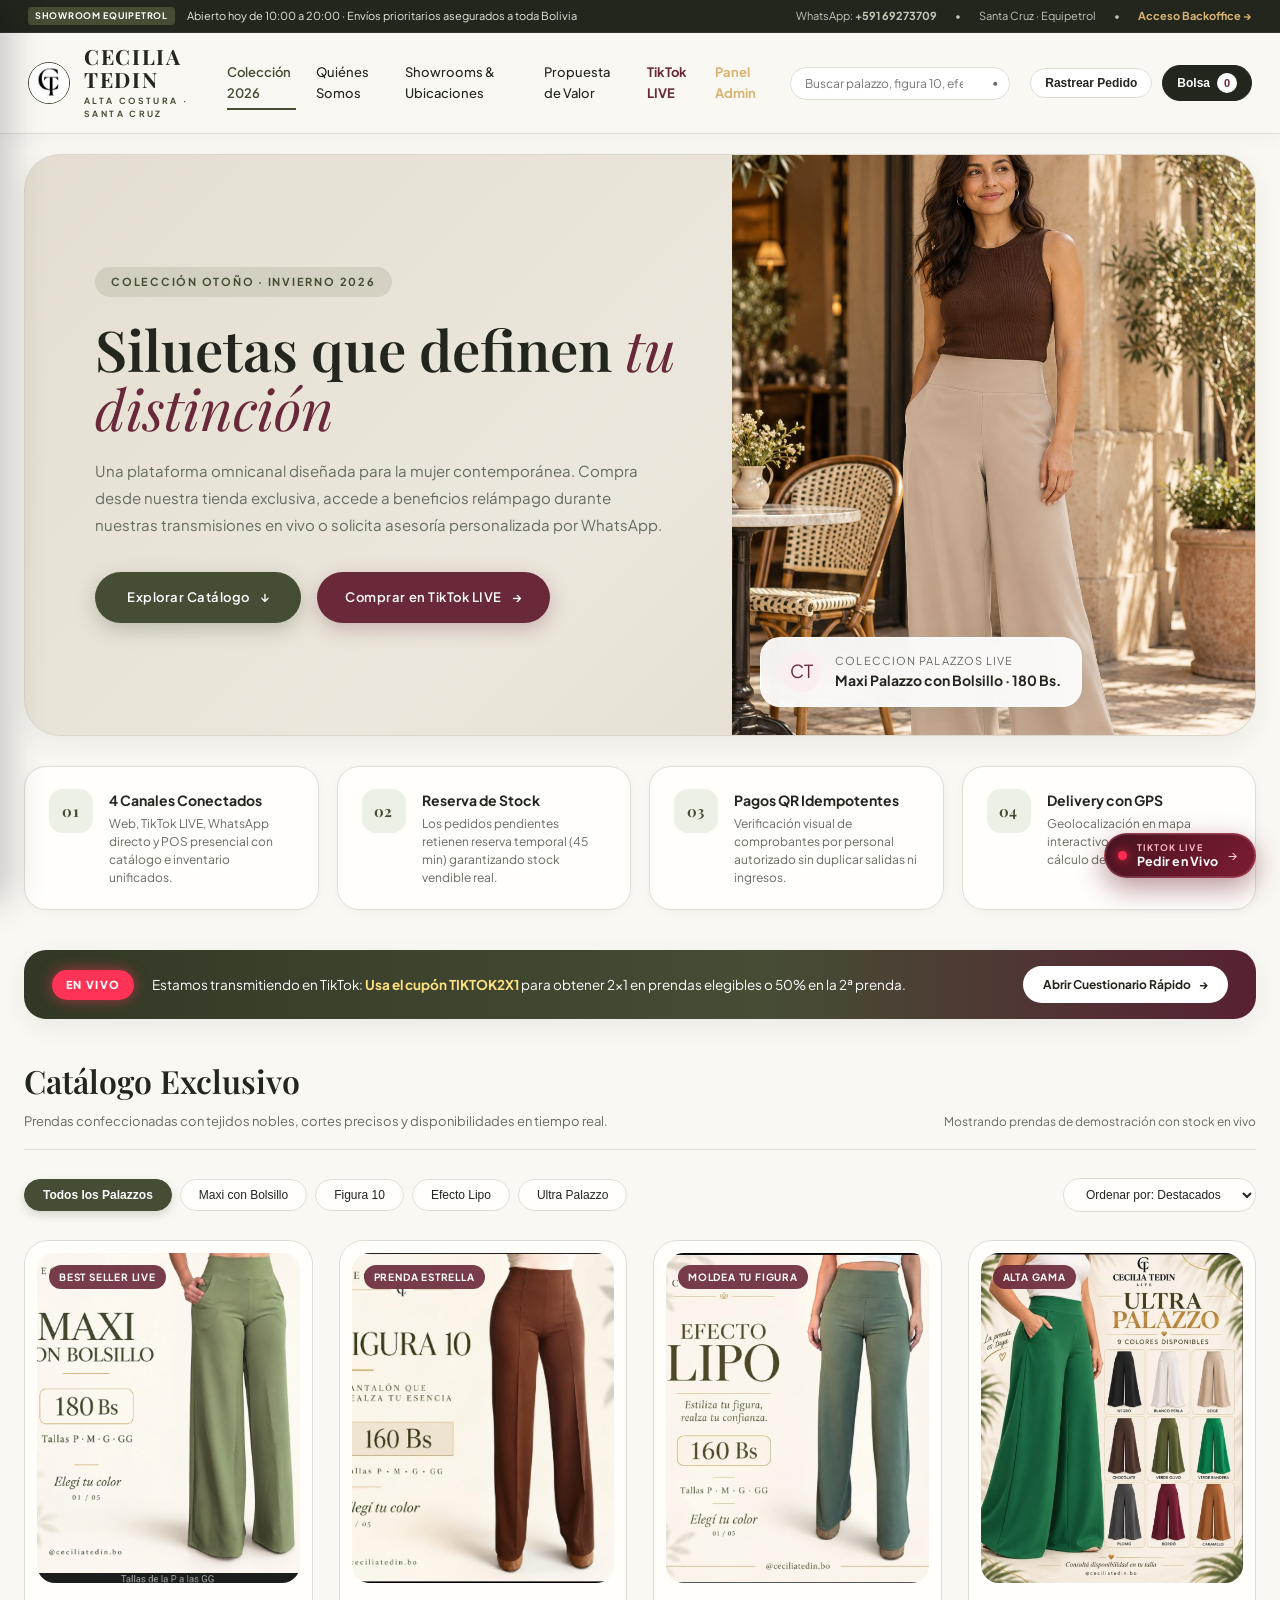
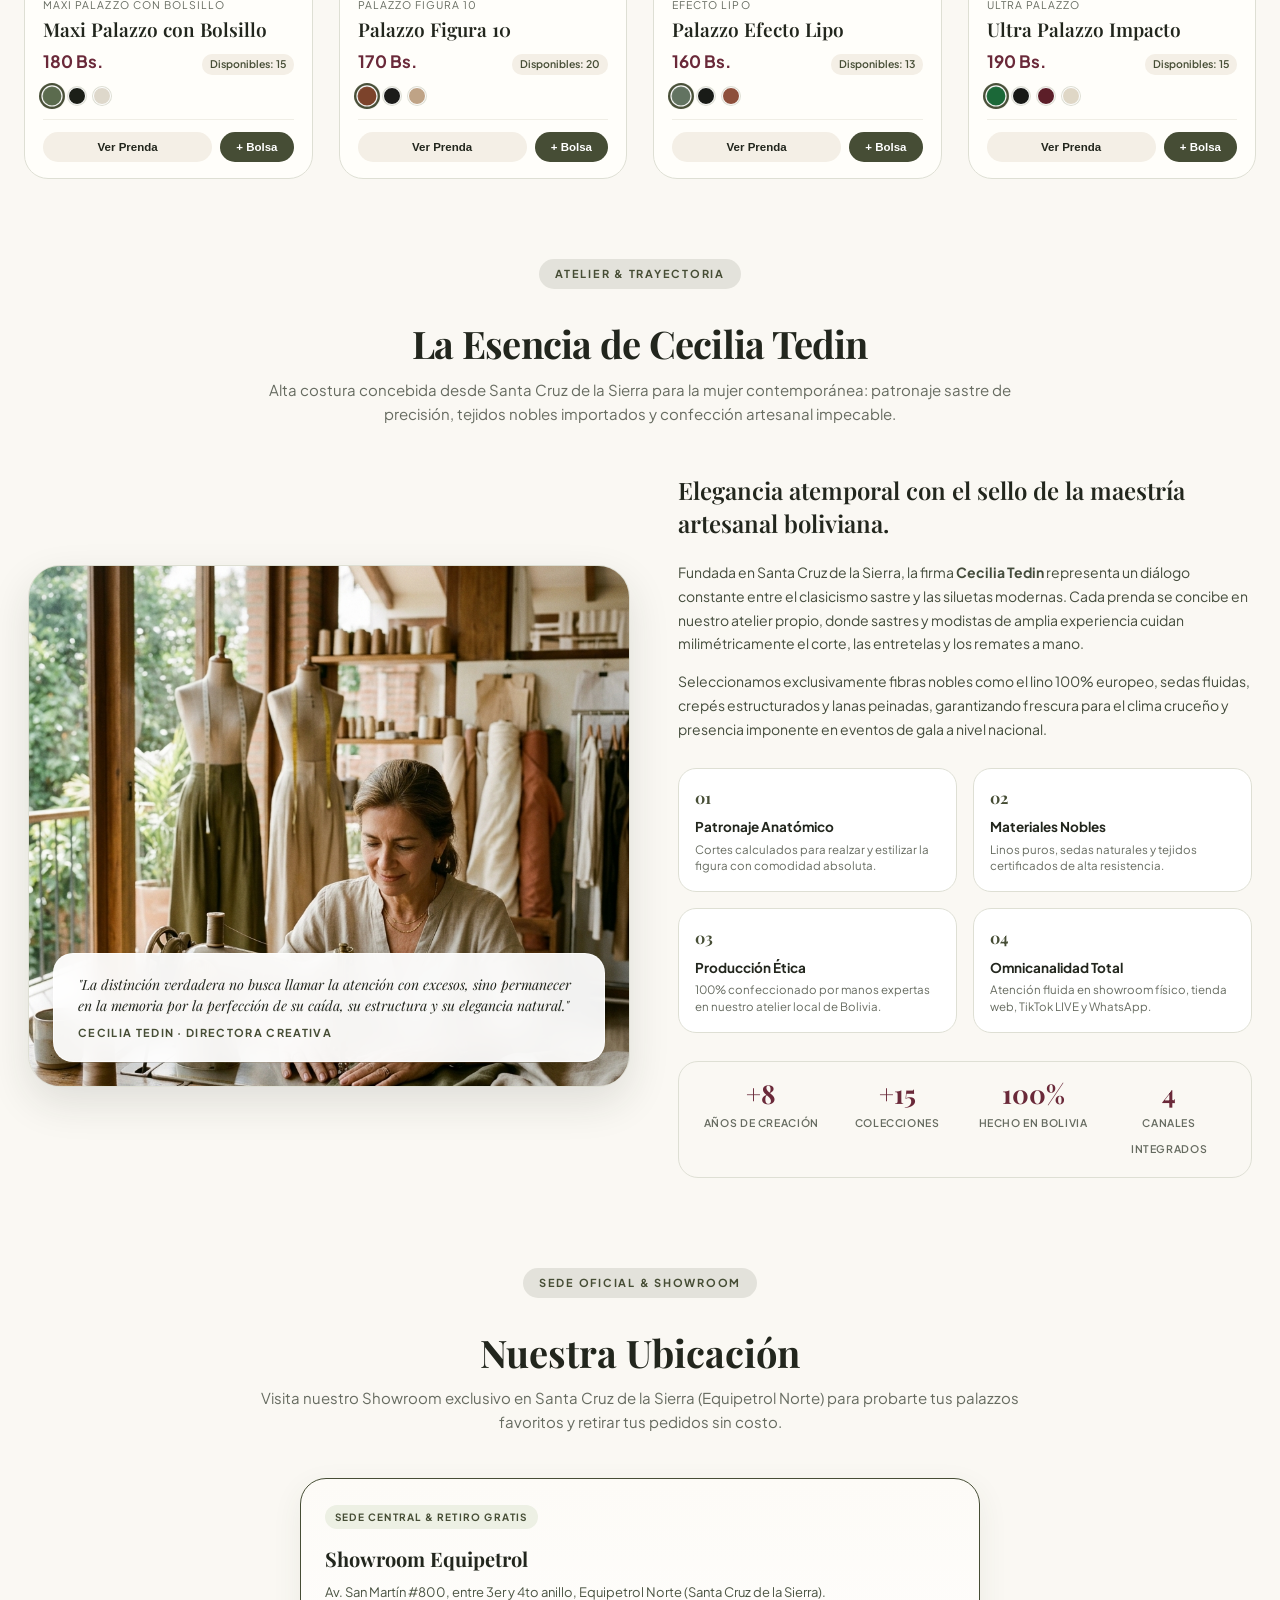
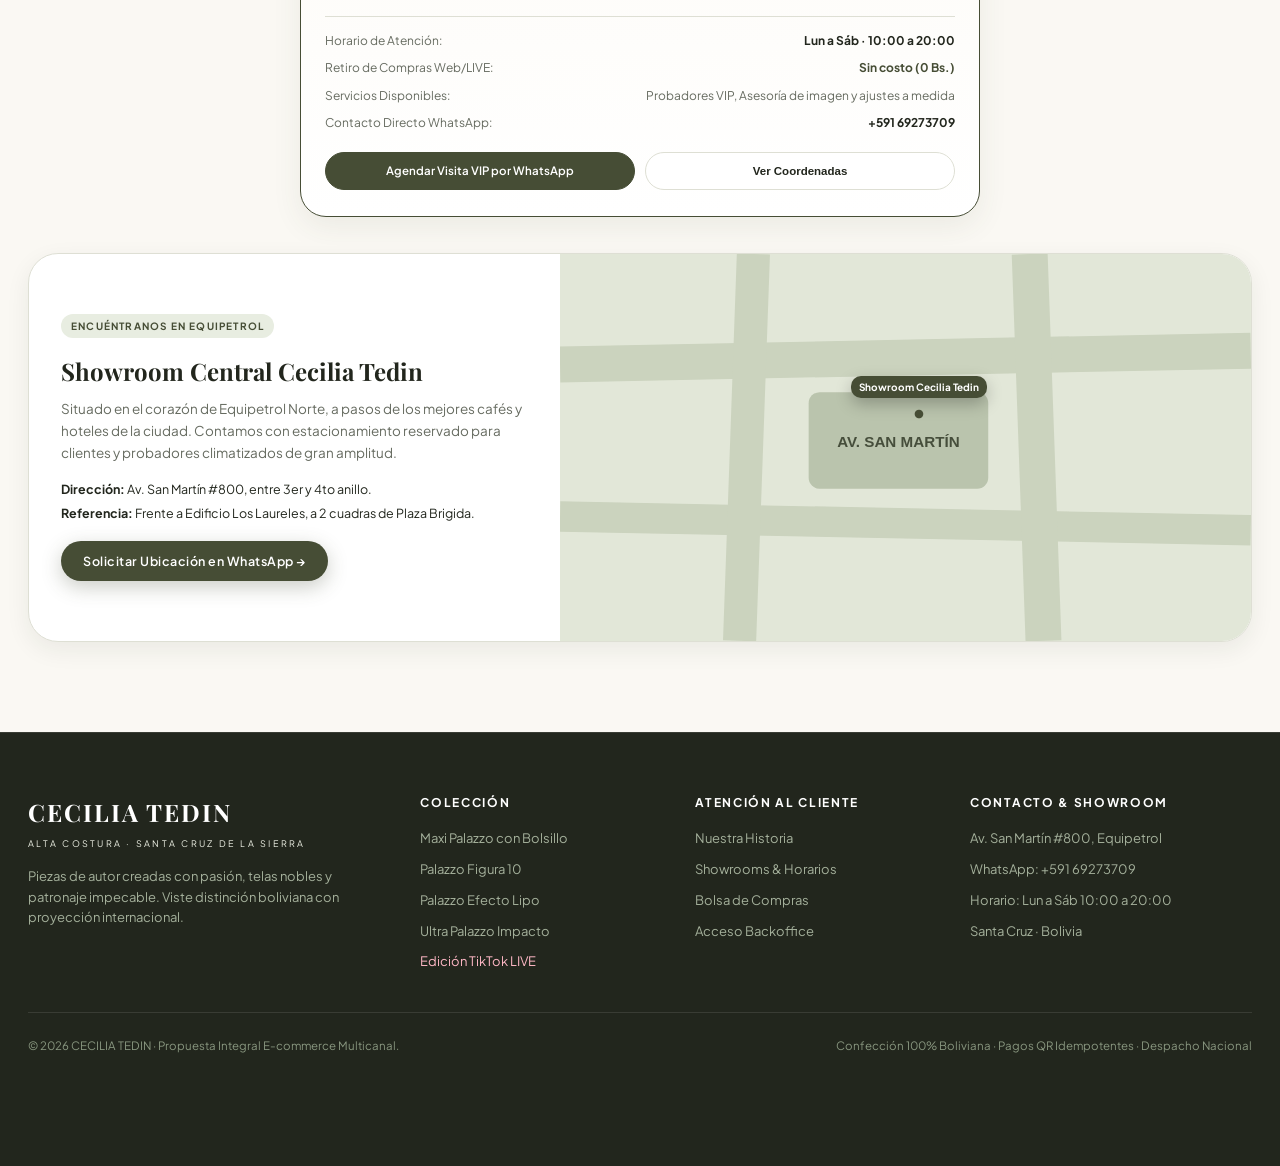
==== commit 92f37d3e: "fix: corregir desborde horizontal en movil, ajustar cabecera y optimizar panel administrativo" ====
--- a/index.html
+++ b/index.html
@@ -70,7 +70,7 @@
         <button type="button" class="header-action-btn mobile-menu-toggle-btn" id="btn-mobile-menu" aria-label="Abrir Menú" onclick="window.CTApp.toggleStorefrontMobileMenu()">
           <span>&equiv; Menú</span>
         </button>
-        <button type="button" class="header-action-btn" onclick="alert('Seguimiento de pedido: Ingresa tu código de orden ej. CT-8040')">
+        <button type="button" class="header-action-btn header-track-btn" onclick="alert('Seguimiento de pedido: Ingresa tu código de orden ej. CT-8040')">
           <span>Rastrear Pedido</span>
         </button>
         <button type="button" class="header-action-btn header-cart-btn" onclick="window.CTApp.openCart()">
@@ -96,6 +96,7 @@
       <a href="#quienes-somos" class="storefront-mobile-nav-link" onclick="window.CTApp.closeStorefrontMobileMenu()">Quiénes Somos & Atelier</a>
       <a href="#ubicaciones" class="storefront-mobile-nav-link" onclick="window.CTApp.closeStorefrontMobileMenu()">Showroom Equipetrol</a>
       <a href="#pilares" class="storefront-mobile-nav-link" onclick="window.CTApp.closeStorefrontMobileMenu()">Propuesta de Valor</a>
+      <button type="button" class="storefront-mobile-nav-link" style="background:none;border:none;text-align:left;font-family:inherit;width:100%;cursor:pointer;" onclick="window.CTApp.closeStorefrontMobileMenu(); alert('Seguimiento de pedido: Ingresa tu código de orden ej. CT-8040')">Rastrear Pedido</button>
       <a href="live.html" class="storefront-mobile-nav-link" style="color:var(--ct-wine);font-weight:700;">Venta Rápida TikTok LIVE &rarr;</a>
       <a href="admin.html" class="storefront-mobile-nav-link" style="color:#d8b370;font-weight:700;">Panel Administrativo &rarr;</a>
     </nav>
--- a/proposal-styles.css
+++ b/proposal-styles.css
@@ -2842,197 +2842,7 @@
   place-items: center;
 }
 
-/* ==========================================================================
-   REGLAS RESPONSIVAS MULTI-DISPOSITIVO
-   ========================================================================== */
-@media (max-width: 1100px) {
-  .presentation-bar { padding: 0 16px; }
-  .presentation-brand h1 { display: none; }
-  .client-hero-banner { grid-template-columns: 1fr; }
-  .hero-media-wrap { height: 380px; }
-  .proposal-pillars-bar { grid-template-columns: repeat(2, 1fr); }
-  .quiz-main-layout { grid-template-columns: 1fr; }
-  .kpi-grid { grid-template-columns: repeat(2, 1fr); }
-  .pos-layout { grid-template-columns: 1fr; height: auto; }
-
-  /* Adaptacion del Panel Administrativo a Pantalla Mediana / Movil */
-  .admin-wrapper {
-    display: block;
-    grid-template-columns: 1fr;
-    position: relative;
-  }
-  .admin-mobile-topbar {
-    display: flex;
-  }
-  .admin-quick-pills-bar {
-    display: flex;
-  }
-  .admin-sidebar {
-    display: flex;
-    position: fixed;
-    top: 0;
-    left: 0;
-    bottom: 0;
-    width: 290px;
-    max-width: 86vw;
-    z-index: 1300;
-    transform: translateX(-100%);
-    transition: transform 0.3s cubic-bezier(0.16, 1, 0.3, 1);
-    box-shadow: 6px 0 30px rgba(0, 0, 0, 0.4);
-    overflow-y: auto;
-  }
-  .admin-sidebar.open {
-    transform: translateX(0);
-  }
-  .admin-sidebar-close-btn {
-    display: grid;
-  }
-  .admin-content-area {
-    padding: 18px 14px 40px;
-  }
-  .admin-charts-grid {
-    grid-template-columns: 1fr;
-  }
-}
-
-@media (max-width: 992px) {
-  .header-menu-links {
-    display: none !important;
-  }
-  .header-search-wrapper {
-    display: none !important;
-  }
-  .mobile-menu-toggle-btn {
-    display: inline-flex;
-  }
-  .top-portal-bar {
-    padding: 8px 12px;
-    flex-wrap: wrap;
-    gap: 8px;
-  }
-  .top-portal-links {
-    flex-wrap: wrap;
-    gap: 10px;
-    font-size: 11px;
-  }
-}
-
-@media (max-width: 768px) {
-  .proposal-pillars-bar { grid-template-columns: 1fr; }
-  .kpi-grid { grid-template-columns: 1fr; }
-  .quiz-stepper { grid-template-columns: repeat(2, 1fr); }
-  .hero-content { padding: 32px 18px; }
-
-  /* Catalogo fluido a 2 columnas en movil */
-  .products-grid {
-    grid-template-columns: repeat(2, 1fr);
-    gap: 12px;
-  }
-  .product-card {
-    padding: 8px;
-    border-radius: 18px;
-  }
-  .card-img-wrap {
-    height: 195px;
-    border-radius: 14px;
-  }
-  .card-info {
-    padding: 8px 4px 4px;
-  }
-  .card-info h3 {
-    font-size: 13px;
-    line-height: 1.3;
-  }
-  .card-price {
-    font-size: 13px;
-  }
-  .card-actions-row {
-    flex-direction: column;
-    gap: 6px;
-  }
-  .card-actions-row .btn-primary-ct,
-  .card-actions-row .btn-secondary-ct {
-    width: 100%;
-    text-align: center;
-    padding: 8px 6px;
-    font-size: 11px;
-  }
-
-  /* Pildoras de categoria con deslizamiento tactil horizontal */
-  .category-pills {
-    display: flex;
-    overflow-x: auto;
-    white-space: nowrap;
-    flex-wrap: nowrap;
-    -webkit-overflow-scrolling: touch;
-    scrollbar-width: none;
-    padding-bottom: 6px;
-  }
-  .category-pills::-webkit-scrollbar {
-    display: none;
-  }
-  .cat-pill {
-    flex-shrink: 0;
-    padding: 7px 14px;
-    font-size: 11.5px;
-  }
-
-  /* Modal de producto responsive */
-  .modal-grid {
-    grid-template-columns: 1fr;
-  }
-  .modal-media {
-    height: 240px;
-    border-radius: 24px 24px 0 0;
-  }
-  .modal-box {
-    width: 95%;
-    max-height: 92vh;
-    border-radius: 20px;
-    margin: 12px auto;
-  }
-  .modal-info {
-    padding: 20px 18px 24px;
-  }
-
-  /* Tablas protegidas con scroll horizontal suave */
-  .formal-table-wrap {
-    overflow-x: auto;
-    -webkit-overflow-scrolling: touch;
-    border-radius: 12px;
-  }
-  .formal-table {
-    min-width: 620px;
-  }
-
-  /* Evitar zoom automatico molesto en iOS */
-  input[type="text"],
-  input[type="number"],
-  input[type="tel"],
-  input[type="search"],
-  select,
-  textarea {
-    font-size: 16px !important;
-  }
-}
-
-@media (max-width: 480px) {
-  .products-grid {
-    grid-template-columns: repeat(2, 1fr);
-    gap: 8px;
-  }
-  .card-img-wrap {
-    height: 165px;
-  }
-  .card-tag {
-    font-size: 8.5px;
-    padding: 2px 6px;
-  }
-  .cart-drawer {
-    width: 100%;
-    padding: 20px 16px;
-  }
-}
+
 
 /* ==========================================================================
    MOCKUP DE CELULAR (SMARTPHONE DEVICE FRAME) - VENTANA 2
@@ -4043,56 +3853,7 @@
   color: #88967f;
 }
 
-/* Reglas Responsivas Globales */
-@media (max-width: 1024px) {
-  .about-layout-grid {
-    grid-template-columns: 1fr;
-  }
-  .locations-cards-grid {
-    grid-template-columns: 1fr;
-  }
-  .location-map-visual-card {
-    grid-template-columns: 1fr;
-  }
-  .footer-inner-content {
-    grid-template-columns: 1fr 1fr;
-  }
-}
-
-@media (max-width: 768px) {
-  .header-menu-links {
-    display: none;
-  }
-  .header-search-wrapper {
-    display: none;
-  }
-  .demo-floating-dock {
-    bottom: 14px;
-    width: 94%;
-    padding: 5px 8px;
-    justify-content: space-between;
-  }
-  .dock-badge-label {
-    display: none;
-  }
-  .switch-btn {
-    padding: 7px 11px;
-    font-size: 11px;
-  }
-  .floating-tiktok-btn {
-    bottom: 74px;
-    right: 14px;
-    padding: 8px 14px;
-  }
-  .footer-inner-content {
-    grid-template-columns: 1fr;
-  }
-  .footer-bottom-bar {
-    flex-direction: column;
-    gap: 8px;
-    text-align: center;
-  }
-}
+
 
 /* ==========================================================================
    GRÁFICAS VISUALES Y KPIS DEL DASHBOARD EJECUTIVO (ADMIN)
@@ -4226,11 +3987,20 @@
   display: flex;
   gap: 8px;
   overflow-x: auto;
+  white-space: nowrap;
+  -webkit-overflow-scrolling: touch;
+  scrollbar-width: none;
   padding-bottom: 6px;
   margin-bottom: 14px;
 }
 
+.pos-categories-pills::-webkit-scrollbar {
+  display: none;
+}
+
+.pos-cat-pill,
 .pos-cat-btn {
+  flex-shrink: 0;
   background: #fff;
   border: 1px solid var(--ct-line);
   padding: 6px 12px;
@@ -4243,6 +4013,8 @@
   transition: all 0.2s;
 }
 
+.pos-cat-pill.active,
+.pos-cat-pill:hover,
 .pos-cat-btn.active,
 .pos-cat-btn:hover {
   background: var(--ct-olive);
@@ -4466,5 +4238,513 @@
   font-weight: 700;
 }
 
-
-
+/* ==========================================================================
+   MASTER REGLAS RESPONSIVAS (FINALES - PRIORIDAD MAXIMA DE CASCADA)
+   ========================================================================== */
+
+/* Bloqueo estricto de desborde horizontal para cualquier pantalla */
+html, body {
+  overflow-x: hidden !important;
+  max-width: 100vw !important;
+  width: 100% !important;
+  margin: 0 !important;
+  padding: 0 !important;
+  box-sizing: border-box !important;
+}
+
+*, *::before, *::after {
+  box-sizing: border-box !important;
+}
+
+@media (max-width: 1100px) {
+  /* Ocultar barra superior institucional en movil/tablet para evitar desborde de 800px */
+  .top-portal-bar {
+    display: none !important;
+  }
+
+  /* Adaptacion del Panel Administrativo a Pantalla Mediana / Movil */
+  .admin-wrapper {
+    display: block !important;
+    grid-template-columns: 1fr !important;
+    position: relative !important;
+    width: 100% !important;
+  }
+  .admin-mobile-topbar {
+    display: flex !important;
+  }
+  .admin-quick-pills-bar {
+    display: flex !important;
+  }
+  .admin-sidebar {
+    display: flex !important;
+    position: fixed !important;
+    top: 0 !important;
+    left: 0 !important;
+    bottom: 0 !important;
+    width: 290px !important;
+    max-width: 86vw !important;
+    z-index: 1300 !important;
+    transform: translateX(-100%) !important;
+    transition: transform 0.3s cubic-bezier(0.16, 1, 0.3, 1) !important;
+    box-shadow: 6px 0 30px rgba(0, 0, 0, 0.4) !important;
+    overflow-y: auto !important;
+  }
+  .admin-sidebar.open {
+    transform: translateX(0) !important;
+  }
+  .admin-sidebar-close-btn {
+    display: grid !important;
+  }
+  .admin-content-area {
+    padding: 16px 12px 40px !important;
+    max-width: 100vw !important;
+    overflow-x: hidden !important;
+    box-sizing: border-box !important;
+  }
+  .admin-charts-grid {
+    grid-template-columns: 1fr !important;
+    gap: 16px !important;
+  }
+  .kpi-grid {
+    grid-template-columns: repeat(2, 1fr) !important;
+    gap: 12px !important;
+  }
+  .pos-layout {
+    grid-template-columns: 1fr !important;
+    height: auto !important;
+  }
+  .about-layout-grid {
+    grid-template-columns: 1fr !important;
+  }
+  .locations-cards-grid {
+    grid-template-columns: 1fr !important;
+  }
+  .location-map-visual-card {
+    grid-template-columns: 1fr !important;
+  }
+  .footer-inner-content {
+    grid-template-columns: 1fr 1fr !important;
+  }
+}
+
+@media (max-width: 992px) {
+  .header-menu-links {
+    display: none !important;
+  }
+  .header-search-wrapper {
+    display: none !important;
+  }
+  .mobile-menu-toggle-btn {
+    display: inline-flex !important;
+  }
+  .client-hero-banner {
+    grid-template-columns: 1fr !important;
+    width: calc(100% - 24px) !important;
+    margin: 14px auto 24px !important;
+  }
+  .hero-media-wrap {
+    height: 340px !important;
+  }
+  .proposal-pillars-bar {
+    grid-template-columns: repeat(2, 1fr) !important;
+    width: calc(100% - 24px) !important;
+  }
+}
+
+@media (max-width: 768px) {
+  /* Cabecera de Tienda: ultra limpia, sin desborde horizontal */
+  .header-announcement-strip {
+    padding: 6px 12px !important;
+    justify-content: center !important;
+    text-align: center !important;
+  }
+  .announcement-right {
+    display: none !important;
+  }
+  .announcement-left {
+    justify-content: center !important;
+    font-size: 10px !important;
+    gap: 6px !important;
+    white-space: nowrap !important;
+    overflow: hidden !important;
+    text-overflow: ellipsis !important;
+    max-width: 100% !important;
+  }
+  .header-main-nav {
+    padding: 8px 12px !important;
+    gap: 8px !important;
+  }
+  .header-brand-block img {
+    width: 36px !important;
+    height: 36px !important;
+  }
+  .header-brand-titles h1 {
+    font-size: 14px !important;
+    letter-spacing: 0.04em !important;
+  }
+  .header-brand-titles small {
+    font-size: 7.5px !important;
+    letter-spacing: 0.06em !important;
+  }
+  .header-track-btn {
+    display: none !important;
+  }
+  .header-actions-group {
+    gap: 6px !important;
+  }
+  .mobile-menu-toggle-btn {
+    padding: 6px 10px !important;
+    font-size: 11.5px !important;
+  }
+  .header-cart-btn {
+    padding: 6px 10px !important;
+    font-size: 11.5px !important;
+  }
+
+  /* Hero Section fluido a 100% del ancho con margenes seguros */
+  .client-hero-banner {
+    width: calc(100% - 16px) !important;
+    margin: 10px auto 20px !important;
+    border-radius: 20px !important;
+    box-shadow: 0 4px 18px rgba(0, 0, 0, 0.06) !important;
+  }
+  .hero-content {
+    padding: 24px 16px 20px !important;
+  }
+  .hero-tag {
+    font-size: 9.5px !important;
+    padding: 4px 10px !important;
+    margin-bottom: 12px !important;
+  }
+  .hero-title {
+    font-size: 29px !important;
+    line-height: 1.12 !important;
+    margin-bottom: 12px !important;
+  }
+  .hero-subtitle {
+    font-size: 12.5px !important;
+    line-height: 1.6 !important;
+    margin-bottom: 18px !important;
+  }
+  .hero-cta-group {
+    flex-direction: column !important;
+    gap: 8px !important;
+    width: 100% !important;
+  }
+  .hero-cta-group .btn-primary-ct,
+  .hero-cta-group .btn-secondary-ct {
+    width: 100% !important;
+    justify-content: center !important;
+    padding: 11px 16px !important;
+    font-size: 12px !important;
+  }
+  .hero-media-wrap {
+    height: 270px !important;
+  }
+
+  /* Pilares y Banner Live */
+  .proposal-pillars-bar {
+    width: calc(100% - 16px) !important;
+    margin: 0 auto 22px !important;
+    grid-template-columns: 1fr !important;
+    gap: 10px !important;
+  }
+  .pillar-item {
+    padding: 14px 16px !important;
+    border-radius: 16px !important;
+  }
+  .live-campaign-strip {
+    width: calc(100% - 16px) !important;
+    margin: 0 auto 24px !important;
+    flex-direction: column !important;
+    align-items: stretch !important;
+    gap: 12px !important;
+    padding: 14px 16px !important;
+    border-radius: 18px !important;
+  }
+  .live-strip-left {
+    flex-direction: column !important;
+    align-items: flex-start !important;
+    gap: 8px !important;
+  }
+  .live-strip-left p {
+    font-size: 12px !important;
+    line-height: 1.4 !important;
+  }
+  .btn-open-quiz {
+    width: 100% !important;
+    justify-content: center !important;
+    padding: 10px !important;
+  }
+
+  /* Catalogo en 2 columnas fluidas */
+  .catalog-section {
+    width: calc(100% - 16px) !important;
+    margin: 0 auto 36px !important;
+  }
+  .catalog-header {
+    flex-direction: column !important;
+    align-items: flex-start !important;
+    gap: 6px !important;
+    margin-bottom: 16px !important;
+    padding-bottom: 12px !important;
+  }
+  .catalog-header h3 {
+    font-size: 24px !important;
+  }
+  .filter-bar {
+    flex-direction: column !important;
+    align-items: stretch !important;
+    gap: 10px !important;
+    margin-bottom: 18px !important;
+  }
+  .filter-actions {
+    display: none !important;
+  }
+  .category-pills {
+    display: flex !important;
+    overflow-x: auto !important;
+    white-space: nowrap !important;
+    flex-wrap: nowrap !important;
+    -webkit-overflow-scrolling: touch !important;
+    scrollbar-width: none !important;
+    padding-bottom: 6px !important;
+    width: 100% !important;
+  }
+  .category-pills::-webkit-scrollbar {
+    display: none !important;
+  }
+  .cat-pill {
+    flex-shrink: 0 !important;
+    padding: 7px 14px !important;
+    font-size: 11.5px !important;
+  }
+  .products-grid {
+    grid-template-columns: repeat(2, 1fr) !important;
+    gap: 10px !important;
+  }
+  .product-card {
+    padding: 8px !important;
+    border-radius: 16px !important;
+  }
+  .card-img-wrap {
+    height: 190px !important;
+    border-radius: 12px !important;
+  }
+  .card-info {
+    padding: 8px 4px 4px !important;
+  }
+  .card-info h3 {
+    font-size: 12.5px !important;
+    line-height: 1.3 !important;
+  }
+  .card-price {
+    font-size: 12.5px !important;
+  }
+  .card-actions-row {
+    flex-direction: column !important;
+    gap: 6px !important;
+  }
+  .card-actions-row .btn-primary-ct,
+  .card-actions-row .btn-secondary-ct {
+    width: 100% !important;
+    text-align: center !important;
+    padding: 8px 6px !important;
+    font-size: 10.5px !important;
+  }
+
+  /* Quienes Somos y Metricas */
+  .about-section {
+    width: calc(100% - 16px) !important;
+    margin: 0 auto 36px !important;
+  }
+  .about-layout-grid {
+    grid-template-columns: 1fr !important;
+    gap: 18px !important;
+  }
+  .about-media-card img {
+    height: 270px !important;
+  }
+  .about-floating-quote {
+    position: static !important;
+    margin: 12px auto 0 !important;
+    padding: 14px 16px !important;
+    border-radius: 16px !important;
+  }
+  .about-metrics-strip {
+    grid-template-columns: repeat(2, 1fr) !important;
+    gap: 8px !important;
+    padding: 12px !important;
+    margin-top: 14px !important;
+  }
+  .about-metric-item strong {
+    font-size: 17px !important;
+  }
+  .about-metric-item span {
+    font-size: 10px !important;
+  }
+
+  /* Ubicaciones */
+  .locations-section {
+    width: calc(100% - 16px) !important;
+    margin: 0 auto 36px !important;
+  }
+  .locations-header-wrap h2 {
+    font-size: 24px !important;
+  }
+  .locations-cards-grid {
+    grid-template-columns: 1fr !important;
+    gap: 14px !important;
+  }
+  .location-card {
+    padding: 18px 16px !important;
+    border-radius: 18px !important;
+  }
+  .location-actions-row {
+    flex-direction: column !important;
+    gap: 8px !important;
+  }
+  .location-map-visual-card {
+    grid-template-columns: 1fr !important;
+    padding: 18px 14px !important;
+  }
+
+  /* Footer */
+  .footer-inner-content {
+    grid-template-columns: 1fr !important;
+    gap: 24px !important;
+  }
+  .footer-bottom-bar {
+    flex-direction: column !important;
+    gap: 8px !important;
+    text-align: center !important;
+  }
+
+  /* Modal de detalle de producto */
+  .modal-grid {
+    grid-template-columns: 1fr !important;
+  }
+  .modal-media {
+    height: 230px !important;
+    border-radius: 20px 20px 0 0 !important;
+  }
+  .modal-box {
+    width: 95% !important;
+    max-height: 92vh !important;
+    border-radius: 20px !important;
+    margin: 12px auto !important;
+  }
+  .modal-info {
+    padding: 18px 16px 20px !important;
+  }
+
+  /* Panel Administrativo en movil */
+  .admin-header-row {
+    flex-direction: column !important;
+    align-items: flex-start !important;
+    gap: 6px !important;
+    margin-bottom: 14px !important;
+  }
+  .admin-page-title h2 {
+    font-size: 19px !important;
+  }
+  .admin-page-title p {
+    font-size: 11.5px !important;
+  }
+  .admin-header-actions {
+    width: 100% !important;
+  }
+  .kpi-grid {
+    grid-template-columns: 1fr !important;
+    gap: 10px !important;
+    margin-bottom: 16px !important;
+  }
+  .kpi-card {
+    padding: 14px 16px !important;
+  }
+  .kpi-value {
+    font-size: 22px !important;
+  }
+  .admin-card-container {
+    padding: 14px 12px !important;
+    border-radius: 16px !important;
+    margin-bottom: 20px !important;
+    overflow: hidden !important;
+  }
+  .card-header-bar {
+    flex-direction: column !important;
+    align-items: flex-start !important;
+    gap: 10px !important;
+    margin-bottom: 14px !important;
+  }
+  .table-filter-tabs {
+    overflow-x: auto !important;
+    white-space: nowrap !important;
+    -webkit-overflow-scrolling: touch !important;
+    scrollbar-width: none !important;
+    display: flex !important;
+    width: 100% !important;
+    padding: 3px !important;
+  }
+  .table-filter-tabs::-webkit-scrollbar {
+    display: none !important;
+  }
+  .tbl-tab-btn {
+    flex-shrink: 0 !important;
+    padding: 6px 12px !important;
+    font-size: 11px !important;
+  }
+  .formal-table-wrap {
+    overflow-x: auto !important;
+    -webkit-overflow-scrolling: touch !important;
+    width: 100% !important;
+    border-radius: 10px !important;
+  }
+  .formal-table {
+    min-width: 580px !important;
+  }
+
+  /* POS en movil */
+  .pos-grid-items {
+    grid-template-columns: repeat(2, 1fr) !important;
+    gap: 8px !important;
+  }
+
+  /* Form inputs a 16px para evitar auto-zoom en iOS */
+  input[type="text"],
+  input[type="number"],
+  input[type="tel"],
+  input[type="search"],
+  select,
+  textarea {
+    font-size: 16px !important;
+  }
+}
+
+@media (max-width: 480px) {
+  .products-grid {
+    grid-template-columns: repeat(2, 1fr) !important;
+    gap: 8px !important;
+  }
+  .card-img-wrap {
+    height: 160px !important;
+  }
+  .card-info h3 {
+    font-size: 11.5px !important;
+  }
+  .card-price {
+    font-size: 11.5px !important;
+  }
+  .card-tag {
+    font-size: 8px !important;
+    padding: 2px 5px !important;
+  }
+  .cart-drawer {
+    width: 100% !important;
+    padding: 18px 14px !important;
+  }
+}
+
+
+
+
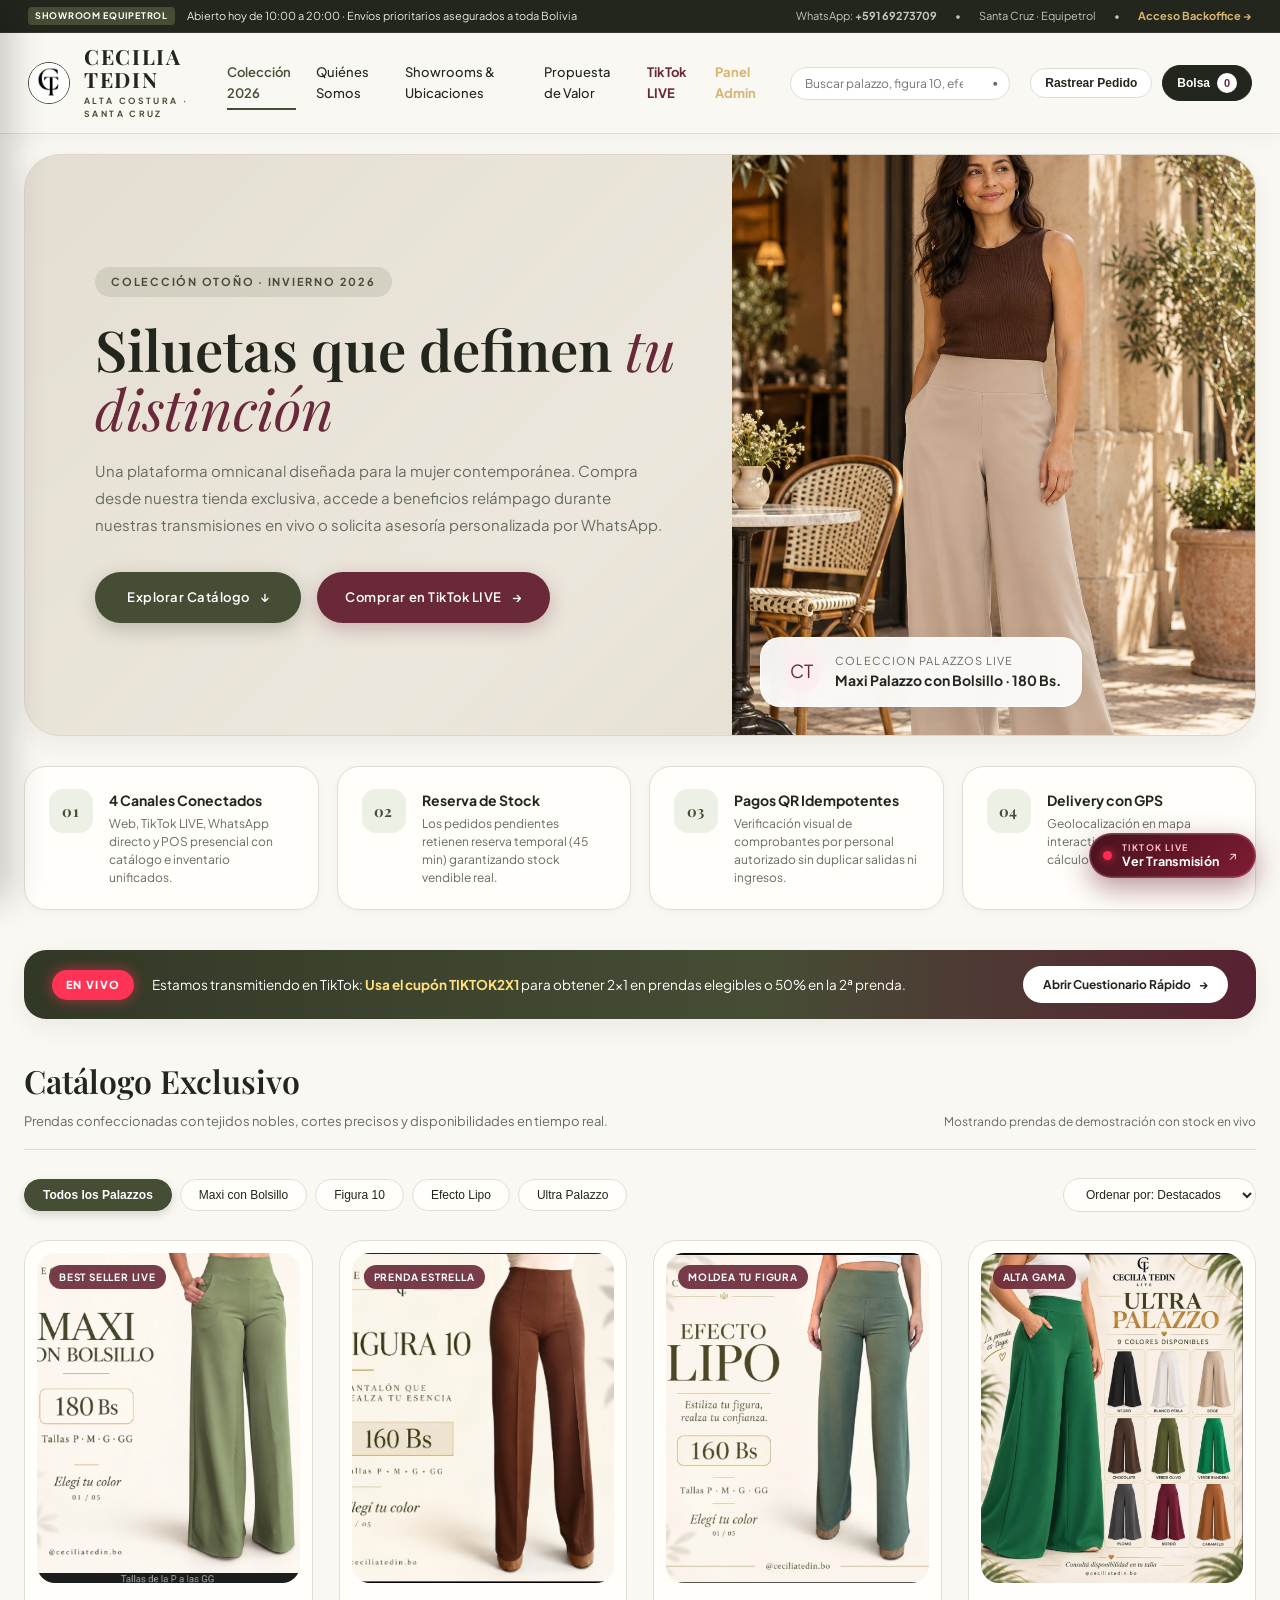
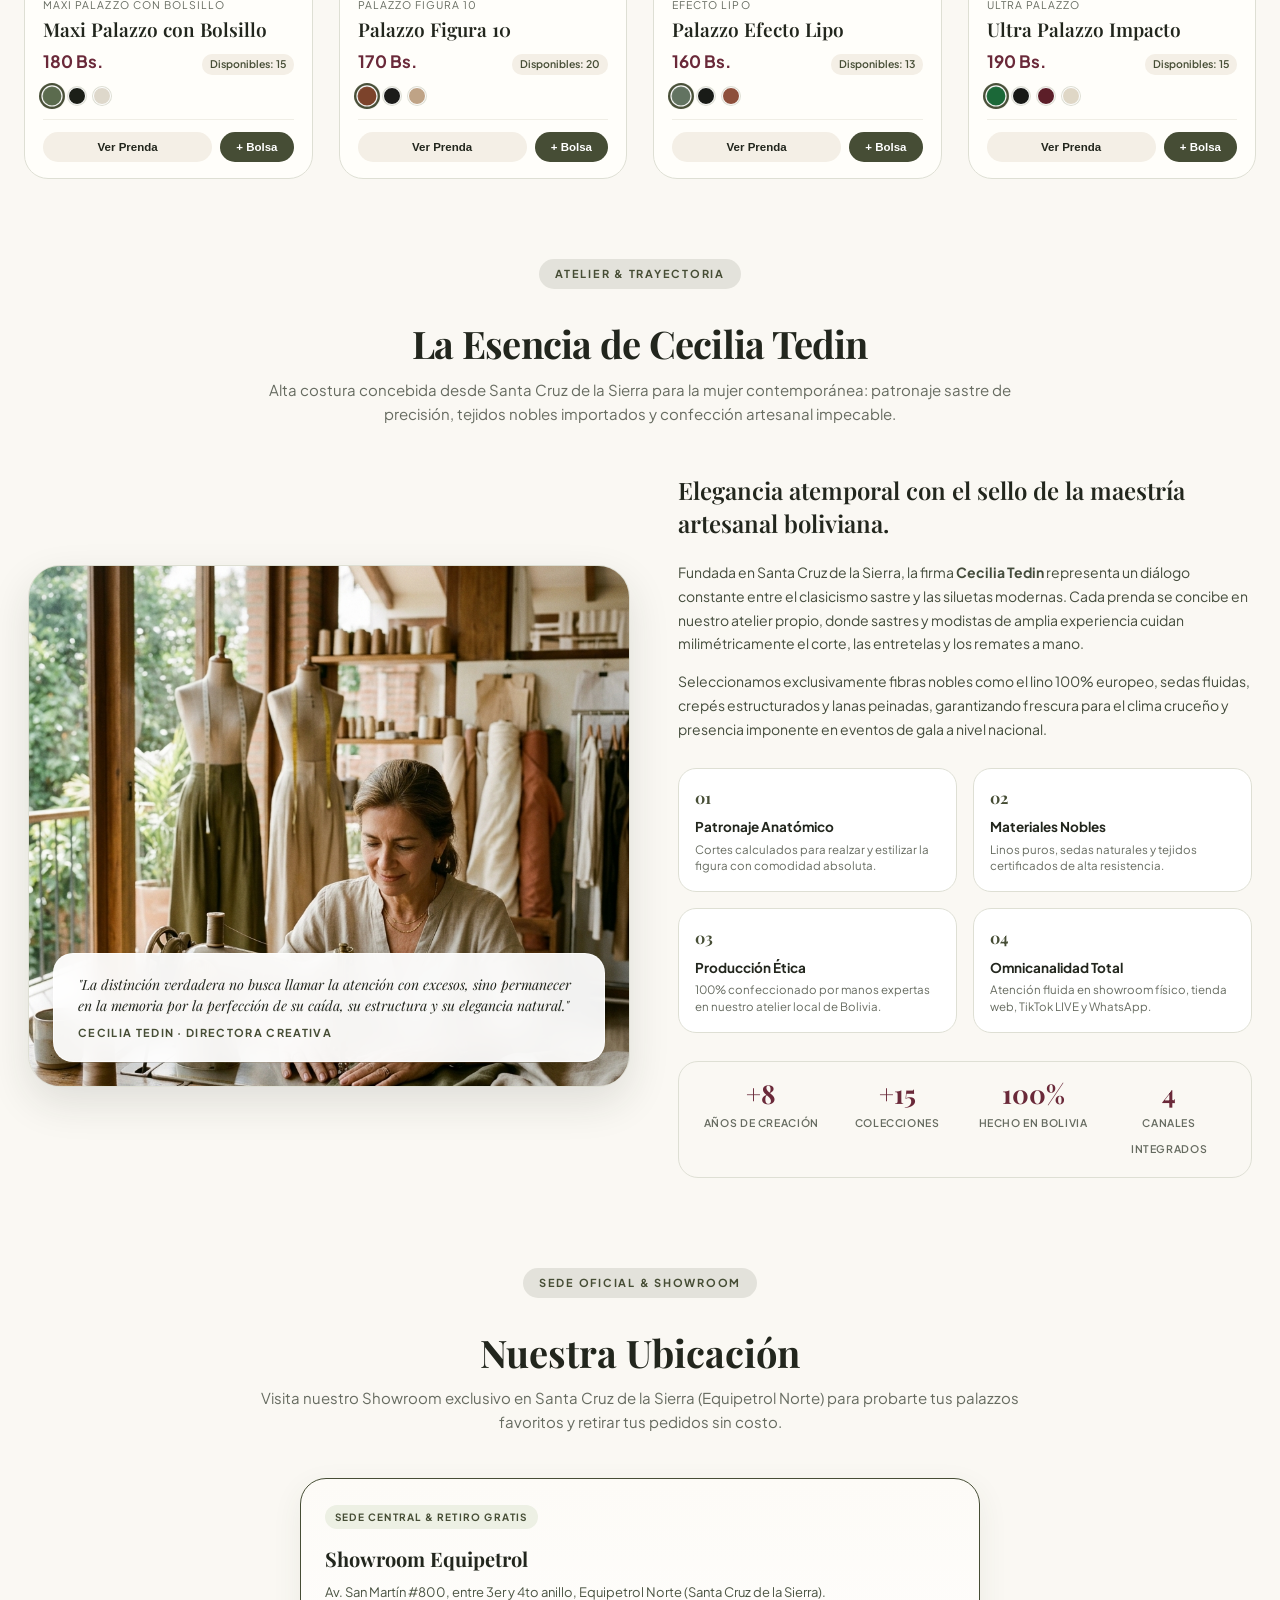
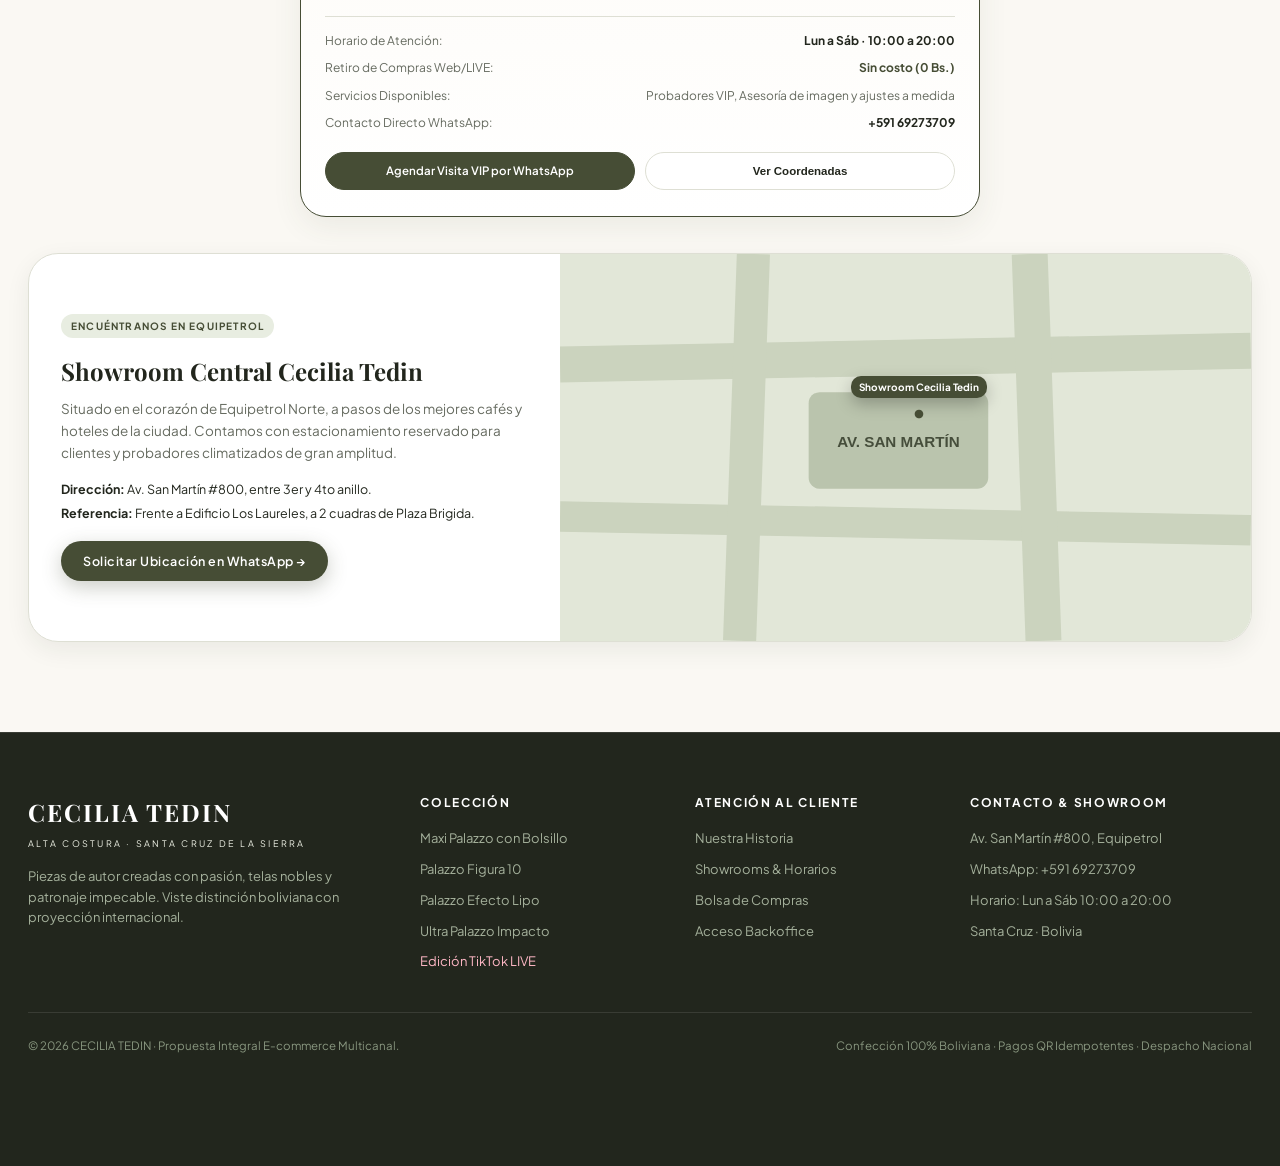
==== commit 2c9f6432: "feat: enlazar boton flotante de TikTok al perfil oficial @ceciliatedinlive" ====
--- a/index.html
+++ b/index.html
@@ -543,15 +543,15 @@
   <div id="toast-shelf" class="toast-shelf"></div>
 
   <!-- ========================================================================
-       BOTÓN FLOTANTE TIKTOK LIVE (LLEVA A live.html)
+       BOTÓN FLOTANTE TIKTOK LIVE (LLEVA AL PERFIL OFICIAL DE TIKTOK LIVE)
        ======================================================================== -->
-  <a href="live.html" class="floating-tiktok-btn" id="floating-tiktok-btn" aria-label="Abrir Cuestionario TikTok LIVE" style="text-decoration:none;">
+  <a href="https://www.tiktok.com/@ceciliatedinlive?_r=1&amp;_t=ZS-9AmH7vFP8ya" target="_blank" rel="noopener noreferrer" class="floating-tiktok-btn" id="floating-tiktok-btn" aria-label="Abrir Perfil Oficial TikTok LIVE" style="text-decoration:none;">
     <span class="floating-live-dot"></span>
     <div class="floating-live-text-block">
       <span class="floating-live-label">TIKTOK LIVE</span>
-      <span class="floating-live-title">Pedir en Vivo</span>
+      <span class="floating-live-title">Ver Transmisión</span>
     </div>
-    <span class="floating-live-arrow">&rarr;</span>
+    <span class="floating-live-arrow">&nearr;</span>
   </a>
 
   <!-- Script de Movimiento Original de la Marca -->
